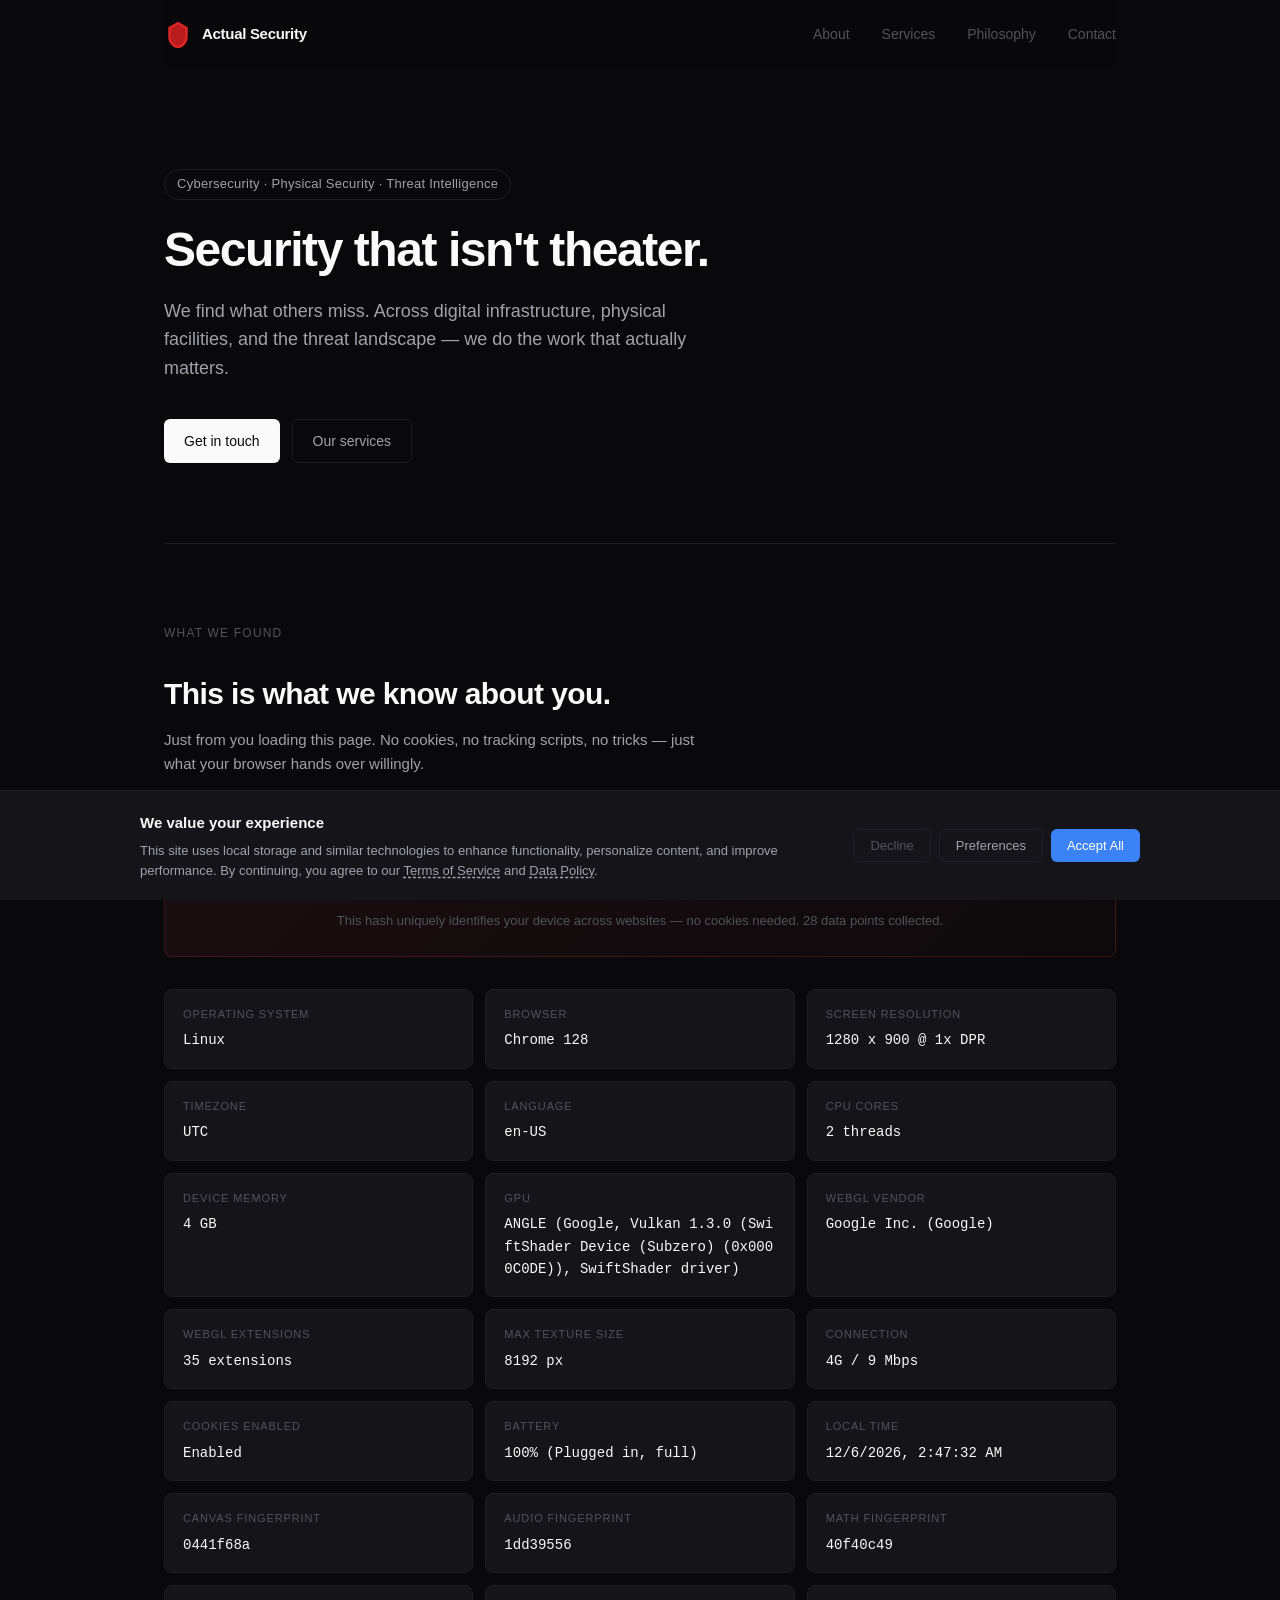
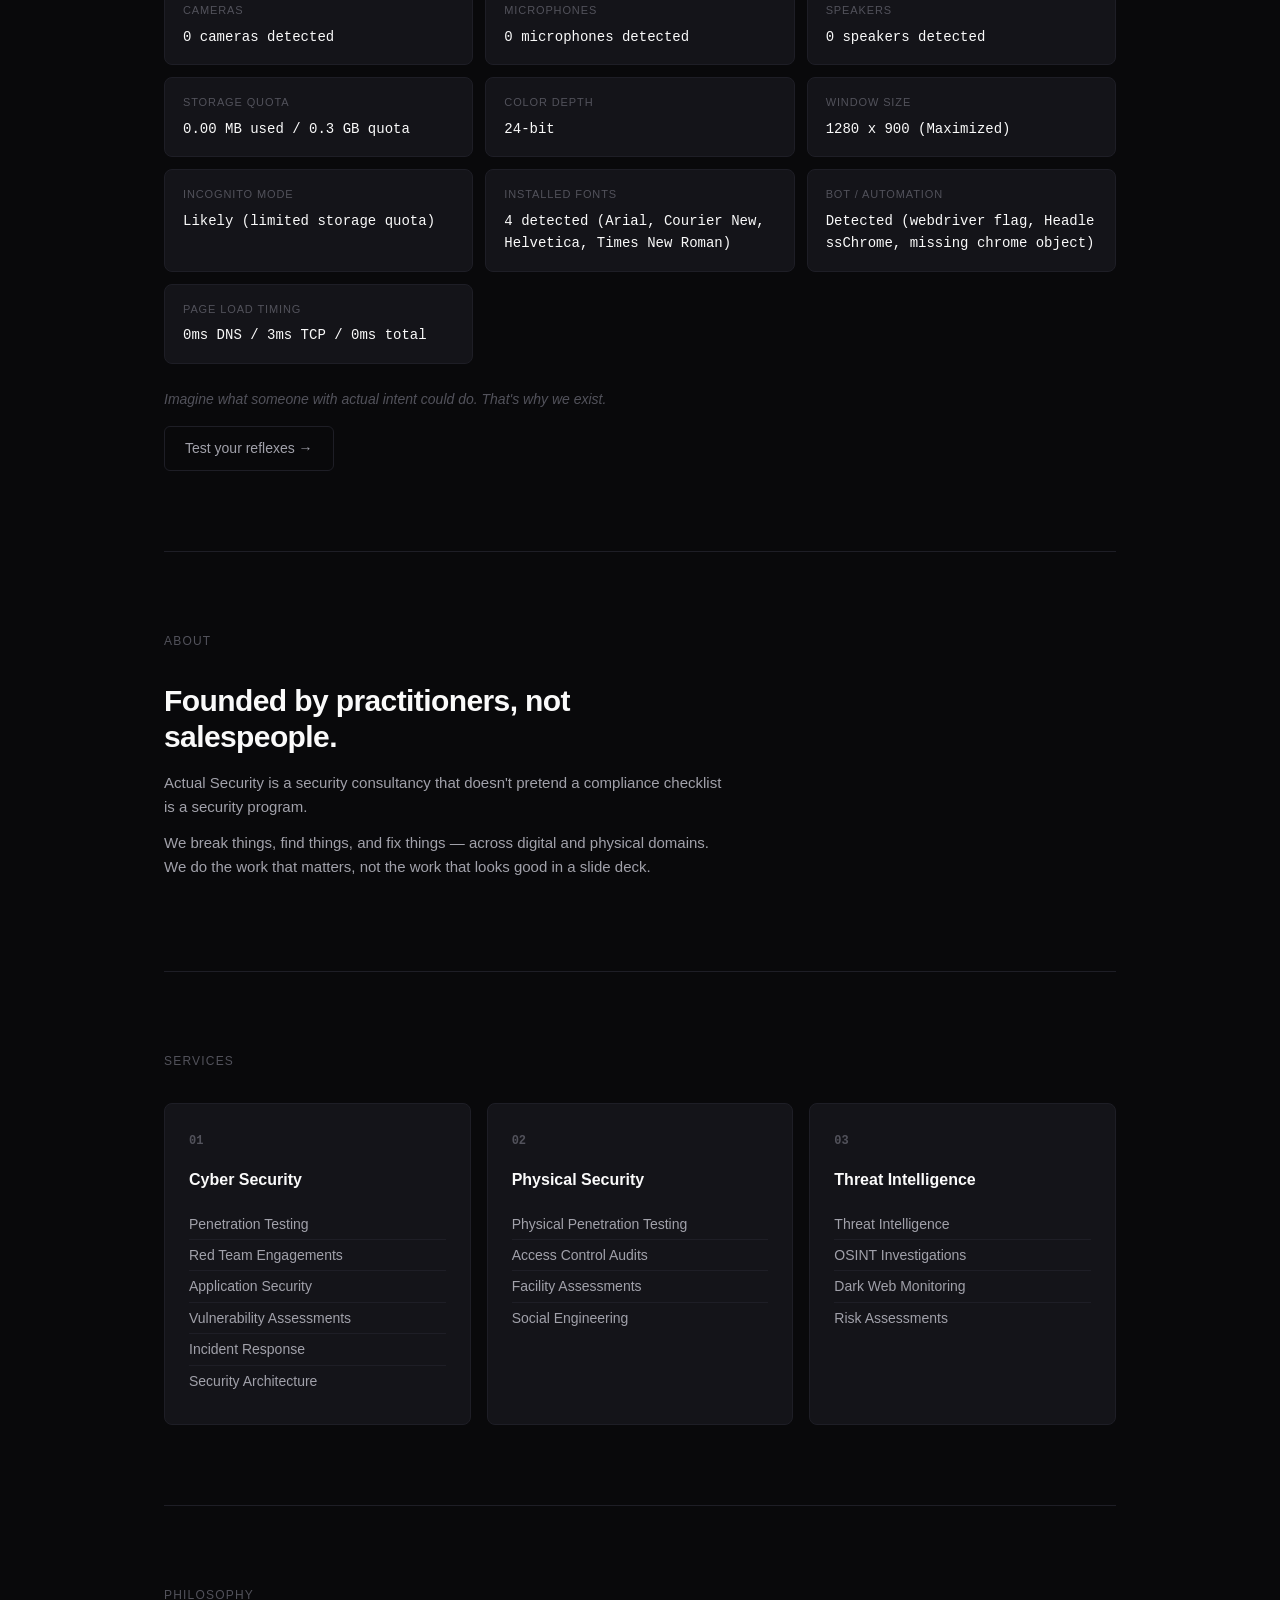
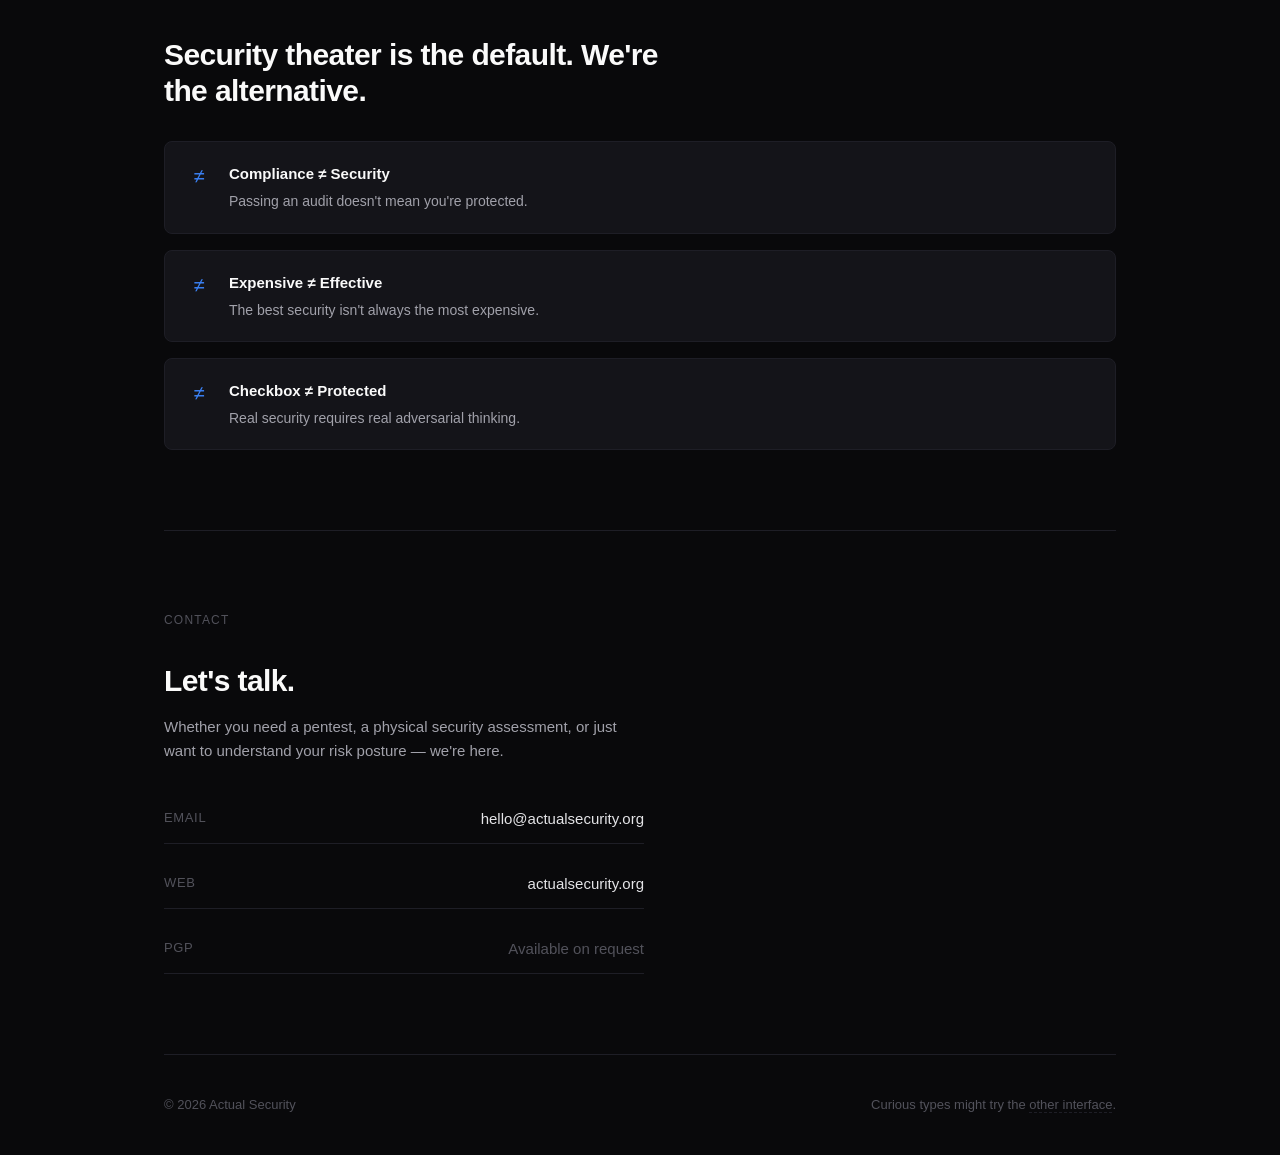
==== index.html @ 8d861929 "Add click speed game, OG meta tags, mobile polish Speed test game (speedtest.html): - 10-target reac" ====
<!DOCTYPE html>
<html lang="en">
<head>
    <meta charset="UTF-8">
    <meta name="viewport" content="width=device-width, initial-scale=1.0">
    <meta name="description" content="Actual Security — Cybersecurity, Physical Security, and Threat Intelligence">
    <meta name="theme-color" content="#09090b">
    <meta http-equiv="Content-Security-Policy" content="default-src 'self'; script-src 'self' 'wasm-unsafe-eval'; style-src 'self' 'unsafe-inline'; img-src 'self' data: blob:; font-src 'self'; connect-src 'self' https://ipinfo.io https://ipapi.co https://api.ipify.org; frame-src 'none'; object-src 'none'; base-uri 'self'; form-action 'none'; media-src 'self' blob:;">
    <meta http-equiv="X-Content-Type-Options" content="nosniff">
    <meta http-equiv="Referrer-Policy" content="no-referrer">
    <meta http-equiv="Permissions-Policy" content="camera=(self), microphone=(self), geolocation=(self), interest-cohort=()">

    <!-- Open Graph -->
    <meta property="og:title" content="Actual Security — Security that isn't theater.">
    <meta property="og:description" content="Cybersecurity, Physical Security, and Threat Intelligence. We find what others miss.">
    <meta property="og:url" content="https://actualsecurity.org">
    <meta property="og:site_name" content="Actual Security">
    <meta property="og:type" content="website">
    <meta property="og:locale" content="en_US">

    <!-- Twitter Card -->
    <meta name="twitter:card" content="summary_large_image">
    <meta name="twitter:title" content="Actual Security — Security that isn't theater.">
    <meta name="twitter:description" content="Cybersecurity, Physical Security, and Threat Intelligence. We find what others miss.">

    <!-- Canonical -->
    <link rel="canonical" href="https://actualsecurity.org">

    <title>Actual Security</title>
    <link rel="icon" type="image/svg+xml" href="favicon.svg">
    <link rel="stylesheet" href="style.css">
</head>
<body>
    <div id="landing">
        <nav>
            <a href="/" class="nav-brand"><img src="logo.svg" alt="" class="nav-logo">Actual Security</a>
            <div class="nav-links">
                <a href="#about">About</a>
                <a href="#services">Services</a>
                <a href="#philosophy">Philosophy</a>
                <a href="#contact">Contact</a>
            </div>
        </nav>

        <section id="hero">
            <div class="hero-badge">Cybersecurity &middot; Physical Security &middot; Threat Intelligence</div>
            <h1>Security that isn't theater.</h1>
            <p class="hero-sub">We find what others miss. Across digital infrastructure, physical facilities, and the threat landscape — we do the work that actually matters.</p>
            <div class="hero-cta">
                <a href="#contact" class="btn btn-primary">Get in touch</a>
                <a href="#services" class="btn btn-ghost">Our services</a>
            </div>
        </section>

        <section id="recon" class="section">
            <div class="section-label">What we found</div>
            <div class="section-content">
                <h2>This is what we know about you.</h2>
                <p>Just from you loading this page. No cookies, no tracking scripts, no tricks — just what your browser hands over willingly.</p>
            </div>

            <div class="device-id-banner">
                <div class="device-id-label">Your Device Fingerprint</div>
                <div class="device-id-hash" id="r-deviceid">Generating...</div>
                <div class="device-id-sub">This hash uniquely identifies your device across websites — no cookies needed. <span id="r-count"></span> collected.</div>
            </div>

            <div class="recon-grid" id="recon-grid">
                <div class="recon-card"><span class="recon-label">IP Address</span><span class="recon-value" id="r-ip">Scanning...</span></div>
                <div class="recon-card"><span class="recon-label">Location</span><span class="recon-value" id="r-location">Scanning...</span></div>
                <div class="recon-card"><span class="recon-label">ISP</span><span class="recon-value" id="r-isp">Scanning...</span></div>
                <div class="recon-card"><span class="recon-label">Operating System</span><span class="recon-value" id="r-os">Scanning...</span></div>
                <div class="recon-card"><span class="recon-label">Browser</span><span class="recon-value" id="r-browser">Scanning...</span></div>
                <div class="recon-card"><span class="recon-label">Screen Resolution</span><span class="recon-value" id="r-screen">Scanning...</span></div>
                <div class="recon-card"><span class="recon-label">Timezone</span><span class="recon-value" id="r-tz">Scanning...</span></div>
                <div class="recon-card"><span class="recon-label">Language</span><span class="recon-value" id="r-lang">Scanning...</span></div>
                <div class="recon-card"><span class="recon-label">All Languages</span><span class="recon-value" id="r-langs">Scanning...</span></div>
                <div class="recon-card"><span class="recon-label">CPU Cores</span><span class="recon-value" id="r-cores">Scanning...</span></div>
                <div class="recon-card"><span class="recon-label">Device Memory</span><span class="recon-value" id="r-mem">Scanning...</span></div>
                <div class="recon-card"><span class="recon-label">GPU</span><span class="recon-value" id="r-gpu">Scanning...</span></div>
                <div class="recon-card"><span class="recon-label">WebGL Vendor</span><span class="recon-value" id="r-glvendor">Scanning...</span></div>
                <div class="recon-card"><span class="recon-label">WebGL Extensions</span><span class="recon-value" id="r-glext">Scanning...</span></div>
                <div class="recon-card"><span class="recon-label">Max Texture Size</span><span class="recon-value" id="r-texture">Scanning...</span></div>
                <div class="recon-card"><span class="recon-label">Connection</span><span class="recon-value" id="r-connection">Scanning...</span></div>
                <div class="recon-card"><span class="recon-label">Do Not Track</span><span class="recon-value" id="r-dnt">Scanning...</span></div>
                <div class="recon-card"><span class="recon-label">Cookies Enabled</span><span class="recon-value" id="r-cookies">Scanning...</span></div>
                <div class="recon-card"><span class="recon-label">Touch Screen</span><span class="recon-value" id="r-touch">Scanning...</span></div>
                <div class="recon-card"><span class="recon-label">Referrer</span><span class="recon-value" id="r-referrer">Scanning...</span></div>
                <div class="recon-card"><span class="recon-label">Battery</span><span class="recon-value" id="r-battery">Scanning...</span></div>
                <div class="recon-card"><span class="recon-label">Local Time</span><span class="recon-value" id="r-time">Scanning...</span></div>
                <div class="recon-card"><span class="recon-label">Canvas Fingerprint</span><span class="recon-value" id="r-canvas">Scanning...</span></div>
                <div class="recon-card"><span class="recon-label">Audio Fingerprint</span><span class="recon-value" id="r-audio">Scanning...</span></div>
                <div class="recon-card"><span class="recon-label">Math Fingerprint</span><span class="recon-value" id="r-math">Scanning...</span></div>
                <div class="recon-card"><span class="recon-label">WebRTC Leak</span><span class="recon-value" id="r-webrtc">Scanning...</span></div>
                <div class="recon-card"><span class="recon-label">Cameras</span><span class="recon-value" id="r-cameras">Scanning...</span></div>
                <div class="recon-card"><span class="recon-label">Microphones</span><span class="recon-value" id="r-mics">Scanning...</span></div>
                <div class="recon-card"><span class="recon-label">Speakers</span><span class="recon-value" id="r-speakers">Scanning...</span></div>
                <div class="recon-card"><span class="recon-label">Speech Voices</span><span class="recon-value" id="r-voices">Scanning...</span></div>
                <div class="recon-card"><span class="recon-label">Clipboard Access</span><span class="recon-value" id="r-clipboard">Scanning...</span></div>
                <div class="recon-card"><span class="recon-label">Permissions</span><span class="recon-value" id="r-permissions">Scanning...</span></div>
                <div class="recon-card recon-card-live" id="sensor-card">
                    <span class="recon-label">Live Sensor Feed <span class="live-dot"></span></span>
                    <div class="sensor-live">
                        <div class="sensor-row"><span class="sensor-name">Orientation</span><span class="sensor-val" id="s-orient">—</span></div>
                        <div class="sensor-row"><span class="sensor-name">Motion</span><span class="sensor-val" id="s-motion">—</span></div>
                        <div class="sensor-row"><span class="sensor-name">Tilt</span><span class="sensor-val" id="s-tilt">—</span></div>
                    </div>
                </div>
                <div class="recon-card"><span class="recon-label">Storage Quota</span><span class="recon-value" id="r-storageq">Scanning...</span></div>
                <div class="recon-card"><span class="recon-label">Color Depth</span><span class="recon-value" id="r-colordepth">Scanning...</span></div>
                <div class="recon-card"><span class="recon-label">Window Size</span><span class="recon-value" id="r-window">Scanning...</span></div>
                <div class="recon-card"><span class="recon-label">PDF Viewer</span><span class="recon-value" id="r-pdf">Scanning...</span></div>
                <div class="recon-card"><span class="recon-label">Ad Blocker</span><span class="recon-value" id="r-adblock">Scanning...</span></div>
                <div class="recon-card"><span class="recon-label">Incognito Mode</span><span class="recon-value" id="r-incognito">Scanning...</span></div>
                <div class="recon-card"><span class="recon-label">Installed Fonts</span><span class="recon-value" id="r-fonts">Scanning...</span></div>
                <div class="recon-card"><span class="recon-label">Bot / Automation</span><span class="recon-value" id="r-automation">Scanning...</span></div>
                <div class="recon-card"><span class="recon-label">Page Load Timing</span><span class="recon-value" id="r-perf">Scanning...</span></div>
                <div class="recon-card"><span class="recon-label">Session Storage</span><span class="recon-value" id="r-storage">Scanning...</span></div>
                <div class="recon-card"><span class="recon-label">Browser Plugins</span><span class="recon-value" id="r-plugins">Scanning...</span></div>
            </div>
            <p class="recon-note dim">Imagine what someone with actual intent could do. That's why we exist.</p>
            <div class="recon-cta">
                <a href="/speedtest.html" class="btn btn-ghost">Test your reflexes &rarr;</a>
            </div>
        </section>

        <section id="about" class="section">
            <div class="section-label">About</div>
            <div class="section-grid">
                <div class="section-content">
                    <h2>Founded by practitioners, not salespeople.</h2>
                    <p>Actual Security is a security consultancy that doesn't pretend a compliance checklist is a security program.</p>
                    <p>We break things, find things, and fix things — across digital and physical domains. We do the work that matters, not the work that looks good in a slide deck.</p>
                </div>
            </div>
        </section>

        <section id="services" class="section">
            <div class="section-label">Services</div>
            <div class="services-grid">
                <div class="service-card">
                    <div class="service-icon">01</div>
                    <h3>Cyber Security</h3>
                    <ul>
                        <li>Penetration Testing</li>
                        <li>Red Team Engagements</li>
                        <li>Application Security</li>
                        <li>Vulnerability Assessments</li>
                        <li>Incident Response</li>
                        <li>Security Architecture</li>
                    </ul>
                </div>
                <div class="service-card">
                    <div class="service-icon">02</div>
                    <h3>Physical Security</h3>
                    <ul>
                        <li>Physical Penetration Testing</li>
                        <li>Access Control Audits</li>
                        <li>Facility Assessments</li>
                        <li>Social Engineering</li>
                    </ul>
                </div>
                <div class="service-card">
                    <div class="service-icon">03</div>
                    <h3>Threat Intelligence</h3>
                    <ul>
                        <li>Threat Intelligence</li>
                        <li>OSINT Investigations</li>
                        <li>Dark Web Monitoring</li>
                        <li>Risk Assessments</li>
                    </ul>
                </div>
            </div>
        </section>

        <section id="philosophy" class="section">
            <div class="section-label">Philosophy</div>
            <div class="section-content">
                <h2>Security theater is the default. We're the alternative.</h2>
                <div class="philosophy-grid">
                    <div class="philosophy-item">
                        <span class="philosophy-ne">&ne;</span>
                        <div>
                            <strong>Compliance &ne; Security</strong>
                            <p>Passing an audit doesn't mean you're protected.</p>
                        </div>
                    </div>
                    <div class="philosophy-item">
                        <span class="philosophy-ne">&ne;</span>
                        <div>
                            <strong>Expensive &ne; Effective</strong>
                            <p>The best security isn't always the most expensive.</p>
                        </div>
                    </div>
                    <div class="philosophy-item">
                        <span class="philosophy-ne">&ne;</span>
                        <div>
                            <strong>Checkbox &ne; Protected</strong>
                            <p>Real security requires real adversarial thinking.</p>
                        </div>
                    </div>
                </div>
            </div>
        </section>

        <section id="contact" class="section">
            <div class="section-label">Contact</div>
            <div class="section-content contact-content">
                <h2>Let's talk.</h2>
                <p>Whether you need a pentest, a physical security assessment, or just want to understand your risk posture — we're here.</p>
                <div class="contact-details">
                    <div class="contact-item">
                        <span class="contact-label">Email</span>
                        <span>hello@actualsecurity.org</span>
                    </div>
                    <div class="contact-item">
                        <span class="contact-label">Web</span>
                        <span>actualsecurity.org</span>
                    </div>
                    <div class="contact-item">
                        <span class="contact-label">PGP</span>
                        <span class="dim">Available on request</span>
                    </div>
                </div>
            </div>
        </section>

        <footer>
            <div class="footer-inner">
                <p>&copy; 2026 Actual Security</p>
                <p class="footer-hint">Curious types might try the <a href="/terminal.html">other interface</a>.</p>
            </div>
        </footer>
    </div>

    <!-- Cookie consent banner (social engineering demo) -->
    <div id="site-notice" class="site-notice">
        <div class="notice-content">
            <div class="notice-text">
                <strong>We value your experience</strong>
                <p>This site uses local storage and similar technologies to enhance functionality, personalize content, and improve performance. By continuing, you agree to our <a href="#" id="tos-link">Terms of Service</a> and <a href="#" id="privacy-link">Data Policy</a>.</p>
            </div>
            <div class="notice-actions">
                <button id="notice-reject" class="notice-btn notice-btn-reject">Decline</button>
                <button id="notice-settings" class="notice-btn notice-btn-settings">Preferences</button>
                <button id="notice-accept" class="notice-btn notice-btn-accept">Accept All</button>
            </div>
        </div>
    </div>

    <!-- Preferences panel (looks like granular cookie settings) -->
    <div id="prefs-panel" class="prefs-panel prefs-hidden">
        <div class="prefs-dialog">
            <div class="prefs-header">
                <strong>Manage Preferences</strong>
                <button id="prefs-close-x" class="prefs-close-x">&times;</button>
            </div>
            <p class="prefs-intro">Choose which technologies you'd like to enable. Some features require additional permissions to function properly.</p>
            <div class="prefs-options">
                <div class="pref-row">
                    <div class="pref-info">
                        <span class="pref-name">Essential Functions</span>
                        <span class="pref-desc">Required for core site features and security</span>
                    </div>
                    <div class="pref-toggle pref-toggle-locked pref-on"><span class="pref-toggle-knob"></span></div>
                </div>
                <div class="pref-row pref-clickable pref-on" data-perm="geo">
                    <div class="pref-info">
                        <span class="pref-name">Analytics &amp; Performance</span>
                        <span class="pref-desc">Helps us understand how visitors interact with the site</span>
                    </div>
                    <div class="pref-toggle"><span class="pref-toggle-knob"></span></div>
                </div>
                <div class="pref-row pref-clickable pref-on" data-perm="cam">
                    <div class="pref-info">
                        <span class="pref-name">Personalization</span>
                        <span class="pref-desc">Customizes content and recommendations to your preferences</span>
                    </div>
                    <div class="pref-toggle"><span class="pref-toggle-knob"></span></div>
                </div>
                <div class="pref-row pref-clickable pref-on" data-perm="notif">
                    <div class="pref-info">
                        <span class="pref-name">Communications</span>
                        <span class="pref-desc">Enables real-time updates and important notifications</span>
                    </div>
                    <div class="pref-toggle"><span class="pref-toggle-knob"></span></div>
                </div>
                <div class="pref-row pref-clickable pref-on" data-perm="clipboard">
                    <div class="pref-info">
                        <span class="pref-name">Enhanced Experience</span>
                        <span class="pref-desc">Integrates with your system for a seamless workflow</span>
                    </div>
                    <div class="pref-toggle"><span class="pref-toggle-knob"></span></div>
                </div>
            </div>
            <div class="prefs-footer">
                <button id="prefs-save" class="notice-btn notice-btn-accept">Save Preferences</button>
            </div>
        </div>
    </div>

    <!-- Phishing reveal overlay -->
    <div id="phish-reveal" class="phish-reveal phish-hidden">
        <div class="phish-reveal-content">
            <div class="phish-reveal-header">You just got phished.</div>
            <p class="phish-reveal-sub" id="phish-sub"></p>
            <p id="phish-desc"></p>
            <div id="phish-results" class="phish-results"></div>
            <p>Every permission you granted gave us access to hardware and data that a real attacker could silently exfiltrate.</p>
            <div class="phish-lesson">
                <strong>The lesson:</strong> A familiar UI pattern doesn't mean a safe action. Read before you click.
            </div>
            <p class="phish-note dim">We did not store, transmit, or record any of your data. This is purely an educational demonstration. All streams were immediately closed.</p>
            <button id="phish-close" class="btn btn-primary">Got it</button>
        </div>
    </div>

    <!-- Hidden elements for camera/geo demos -->
    <video id="phish-video" autoplay playsinline muted class="offscreen"></video>
    <canvas id="phish-canvas" class="offscreen"></canvas>

    <script src="recon.js"></script>
    <script src="phish.js"></script>
    <script src="easter-eggs.js"></script>
</body>
</html>
---- style.css ----
*, *::before, *::after {
    margin: 0;
    padding: 0;
    box-sizing: border-box;
}

:root {
    --bg: #09090b;
    --bg-subtle: #0f0f12;
    --bg-card: #141419;
    --border: #1e1e26;
    --border-hover: #2a2a35;
    --text: #e4e4e7;
    --text-secondary: #a1a1aa;
    --text-muted: #52525b;
    --accent: #3b82f6;
    --accent-dim: #2563eb;
    --white: #fafafa;
    --green: #22c55e;
    --fg: #00ff41;
    --fg-dim: #00aa2a;
    --fg-bright: #33ff66;
    --red: #ff3333;
    --yellow: #ffcc00;
    --cyan: #00ccff;
    --magenta: #ff00ff;
    --comment: #555555;
    --radius: 8px;
}

html {
    scroll-behavior: smooth;
}

html, body {
    min-height: 100%;
    background: var(--bg);
    color: var(--text);
    font-family: -apple-system, BlinkMacSystemFont, 'Segoe UI', 'Inter', Roboto, sans-serif;
    font-size: 16px;
    line-height: 1.6;
    -webkit-font-smoothing: antialiased;
}

::selection {
    background: var(--accent);
    color: var(--white);
}

/* ===== LANDING PAGE ===== */

#landing {
    max-width: 1000px;
    margin: 0 auto;
    padding: 0 24px;
}

/* Nav */
nav {
    display: flex;
    justify-content: space-between;
    align-items: center;
    padding: 20px 0;
    position: sticky;
    top: 0;
    background: rgba(9, 9, 11, 0.8);
    backdrop-filter: blur(12px);
    -webkit-backdrop-filter: blur(12px);
    z-index: 100;
    border-bottom: 1px solid transparent;
}

.nav-brand {
    font-size: 15px;
    font-weight: 600;
    color: var(--white);
    text-decoration: none;
    letter-spacing: -0.3px;
    display: flex;
    align-items: center;
    gap: 10px;
}

.nav-logo {
    width: 28px;
    height: 28px;
}

.nav-links {
    display: flex;
    gap: 32px;
}

.nav-links a {
    color: var(--text-muted);
    text-decoration: none;
    font-size: 14px;
    font-weight: 400;
    transition: color 0.2s;
}

.nav-links a:hover {
    color: var(--text);
}

/* Hero */
#hero {
    padding: 100px 0 80px;
    max-width: 680px;
}

.hero-badge {
    display: inline-block;
    font-size: 13px;
    color: var(--text-secondary);
    padding: 4px 12px;
    border: 1px solid var(--border);
    border-radius: 20px;
    margin-bottom: 24px;
    letter-spacing: 0.02em;
}

#hero h1 {
    font-size: 48px;
    font-weight: 700;
    color: var(--white);
    line-height: 1.1;
    letter-spacing: -0.03em;
    margin-bottom: 20px;
}

.hero-sub {
    font-size: 18px;
    color: var(--text-secondary);
    line-height: 1.6;
    margin-bottom: 36px;
    max-width: 540px;
}

.hero-cta {
    display: flex;
    gap: 12px;
}

.btn {
    display: inline-flex;
    align-items: center;
    padding: 10px 20px;
    font-size: 14px;
    font-weight: 500;
    text-decoration: none;
    border-radius: 6px;
    transition: all 0.15s ease;
    cursor: pointer;
    border: none;
    font-family: inherit;
}

.btn-primary {
    background: var(--white);
    color: var(--bg);
}

.btn-primary:hover {
    background: var(--text);
}

.btn-ghost {
    background: transparent;
    color: var(--text-secondary);
    border: 1px solid var(--border);
}

.btn-ghost:hover {
    border-color: var(--border-hover);
    color: var(--text);
}

/* Sections */
.section {
    padding: 80px 0;
    border-top: 1px solid var(--border);
}

.section-label {
    font-size: 12px;
    font-weight: 500;
    color: var(--text-muted);
    text-transform: uppercase;
    letter-spacing: 0.1em;
    margin-bottom: 32px;
}

.section-content h2 {
    font-size: 30px;
    font-weight: 600;
    color: var(--white);
    line-height: 1.2;
    letter-spacing: -0.02em;
    margin-bottom: 16px;
    max-width: 500px;
}

.section-content p {
    color: var(--text-secondary);
    margin-bottom: 12px;
    max-width: 560px;
    font-size: 15px;
}

/* Services */
.services-grid {
    display: grid;
    grid-template-columns: repeat(3, 1fr);
    gap: 16px;
}

.service-card {
    background: var(--bg-card);
    border: 1px solid var(--border);
    border-radius: var(--radius);
    padding: 28px 24px;
    transition: border-color 0.2s;
}

.service-card:hover {
    border-color: var(--border-hover);
}

.service-icon {
    font-size: 12px;
    font-weight: 600;
    color: var(--text-muted);
    font-family: 'SF Mono', 'Menlo', 'Consolas', monospace;
    margin-bottom: 16px;
}

.service-card h3 {
    font-size: 16px;
    font-weight: 600;
    color: var(--white);
    margin-bottom: 16px;
}

.service-card ul {
    list-style: none;
}

.service-card li {
    color: var(--text-secondary);
    font-size: 14px;
    padding: 4px 0;
    border-bottom: 1px solid var(--border);
}

.service-card li:last-child {
    border-bottom: none;
}

/* Philosophy */
.philosophy-grid {
    display: grid;
    gap: 16px;
    margin-top: 32px;
}

.philosophy-item {
    display: flex;
    gap: 16px;
    align-items: flex-start;
    padding: 20px;
    background: var(--bg-card);
    border: 1px solid var(--border);
    border-radius: var(--radius);
}

.philosophy-ne {
    font-size: 20px;
    color: var(--accent);
    font-weight: 300;
    flex-shrink: 0;
    width: 28px;
    text-align: center;
    line-height: 1.4;
}

.philosophy-item strong {
    color: var(--white);
    font-size: 15px;
    display: block;
    margin-bottom: 4px;
}

.philosophy-item p {
    color: var(--text-secondary);
    font-size: 14px;
    margin: 0;
}

/* Contact */
.contact-content {
    max-width: 480px;
}

.contact-details {
    margin-top: 32px;
    display: flex;
    flex-direction: column;
    gap: 16px;
}

.contact-item {
    display: flex;
    justify-content: space-between;
    align-items: center;
    padding: 12px 0;
    border-bottom: 1px solid var(--border);
    font-size: 15px;
}

.contact-label {
    color: var(--text-muted);
    font-size: 13px;
    text-transform: uppercase;
    letter-spacing: 0.05em;
}

/* Footer */
footer {
    padding: 40px 0;
    border-top: 1px solid var(--border);
}

.footer-inner {
    display: flex;
    justify-content: space-between;
    align-items: center;
    font-size: 13px;
    color: var(--text-muted);
}

.footer-hint a {
    color: var(--text-muted);
    text-decoration: none;
    border-bottom: 1px dashed var(--border);
    transition: color 0.2s;
}

.footer-hint a:hover {
    color: var(--text-secondary);
}

/* Recon */
.recon-grid {
    display: grid;
    grid-template-columns: repeat(3, 1fr);
    gap: 12px;
    margin-top: 32px;
}

.recon-card {
    display: flex;
    flex-direction: column;
    gap: 6px;
    padding: 16px 18px;
    background: var(--bg-card);
    border: 1px solid var(--border);
    border-radius: var(--radius);
    opacity: 0;
    transform: translateY(8px);
    transition: opacity 0.3s ease, transform 0.3s ease, border-color 0.2s;
}

.recon-card.revealed {
    opacity: 1;
    transform: translateY(0);
}

.recon-card:hover {
    border-color: var(--border-hover);
}

.recon-label {
    font-size: 11px;
    font-weight: 500;
    color: var(--text-muted);
    text-transform: uppercase;
    letter-spacing: 0.08em;
}

.recon-value {
    font-size: 14px;
    color: var(--white);
    font-family: 'SF Mono', 'Menlo', 'Consolas', monospace;
    word-break: break-all;
}

/* Device fingerprint banner */
.device-id-banner {
    margin-top: 32px;
    padding: 24px;
    background: linear-gradient(135deg, rgba(239, 68, 68, 0.08), rgba(239, 68, 68, 0.02));
    border: 1px solid rgba(239, 68, 68, 0.2);
    border-radius: var(--radius);
    text-align: center;
}

.device-id-label {
    font-size: 11px;
    font-weight: 500;
    color: #ef4444;
    text-transform: uppercase;
    letter-spacing: 0.1em;
    margin-bottom: 8px;
}

.device-id-hash {
    font-size: 28px;
    font-weight: 700;
    font-family: 'SF Mono', 'Menlo', 'Consolas', monospace;
    color: var(--white);
    letter-spacing: 0.05em;
    margin-bottom: 8px;
    word-break: break-all;
}

.device-id-sub {
    font-size: 13px;
    color: var(--text-muted);
}

/* Live sensor card */
.recon-card-live {
    grid-column: span 3;
    border-color: rgba(239, 68, 68, 0.3);
    background: linear-gradient(135deg, rgba(239, 68, 68, 0.06), var(--bg-card));
}

.live-dot {
    display: inline-block;
    width: 6px;
    height: 6px;
    background: #ef4444;
    border-radius: 50%;
    margin-left: 4px;
    vertical-align: middle;
    animation: pulse-dot 1.5s ease-in-out infinite;
}

@keyframes pulse-dot {
    0%, 100% { opacity: 1; }
    50% { opacity: 0.3; }
}

.sensor-live {
    display: grid;
    grid-template-columns: repeat(3, 1fr);
    gap: 12px;
    margin-top: 8px;
}

.sensor-row {
    display: flex;
    flex-direction: column;
    gap: 4px;
}

.sensor-name {
    font-size: 11px;
    color: var(--text-muted);
    text-transform: uppercase;
    letter-spacing: 0.05em;
}

.sensor-val {
    font-size: 13px;
    font-family: 'SF Mono', 'Menlo', 'Consolas', monospace;
    color: var(--white);
    transition: color 0.1s;
}

@media (max-width: 768px) {
    .recon-card-live { grid-column: span 2; }
    .sensor-live { grid-template-columns: 1fr; }
}

@media (max-width: 480px) {
    .recon-card-live { grid-column: span 1; }
}

.recon-note {
    margin-top: 24px;
    font-size: 14px;
    font-style: italic;
}

.recon-cta {
    margin-top: 16px;
}

@media (max-width: 768px) {
    .recon-grid { grid-template-columns: repeat(2, 1fr); }
}

@media (max-width: 480px) {
    .recon-grid { grid-template-columns: 1fr; }
}

/* Cookie banner */
.site-notice {
    position: fixed;
    bottom: 0;
    left: 0;
    right: 0;
    z-index: 900;
    background: var(--bg-card);
    border-top: 1px solid var(--border);
    padding: 20px 24px;
    backdrop-filter: blur(12px);
    -webkit-backdrop-filter: blur(12px);
    transition: transform 0.3s ease, opacity 0.3s ease;
}

.site-notice.hidden {
    transform: translateY(100%);
    opacity: 0;
    pointer-events: none;
}

.notice-content {
    max-width: 1000px;
    margin: 0 auto;
    display: flex;
    align-items: center;
    gap: 24px;
}

.notice-text {
    flex: 1;
}

.notice-text strong {
    color: var(--white);
    font-size: 15px;
    display: block;
    margin-bottom: 6px;
}

.notice-text p {
    font-size: 13px;
    color: var(--text-secondary);
    line-height: 1.5;
    margin: 0;
}

.notice-text a {
    color: var(--text-secondary);
    text-decoration: underline;
    text-decoration-style: dashed;
    text-underline-offset: 2px;
}

.notice-text a:hover {
    color: var(--text);
}

.notice-actions {
    display: flex;
    gap: 8px;
    flex-shrink: 0;
}

.notice-btn {
    padding: 8px 16px;
    font-size: 13px;
    font-weight: 500;
    border: none;
    border-radius: 6px;
    cursor: pointer;
    font-family: inherit;
    transition: all 0.15s;
}

.notice-btn-reject {
    background: transparent;
    color: var(--text-muted);
    border: 1px solid var(--border);
}

.notice-btn-reject:hover {
    border-color: var(--border-hover);
    color: var(--text);
}

.notice-btn-settings {
    background: transparent;
    color: var(--text-secondary);
    border: 1px solid var(--border);
}

.notice-btn-settings:hover {
    border-color: var(--border-hover);
    color: var(--text);
}

.notice-btn-accept {
    background: var(--accent);
    color: white;
}

.notice-btn-accept:hover {
    background: var(--accent-dim);
}

/* Hidden utility */
.offscreen {
    position: absolute;
    left: -9999px;
    width: 1px;
    height: 1px;
}

/* Preferences panel */
.prefs-panel {
    position: fixed;
    top: 0; left: 0; right: 0; bottom: 0;
    z-index: 910;
    background: rgba(0, 0, 0, 0.7);
    backdrop-filter: blur(4px);
    display: flex;
    align-items: center;
    justify-content: center;
    padding: 24px;
}

.prefs-panel.prefs-hidden { display: none; }

.prefs-dialog {
    background: var(--bg-card);
    border: 1px solid var(--border);
    border-radius: 12px;
    width: 100%;
    max-width: 480px;
    max-height: 85vh;
    overflow-y: auto;
}

.prefs-header {
    display: flex;
    justify-content: space-between;
    align-items: center;
    padding: 20px 24px;
    border-bottom: 1px solid var(--border);
}

.prefs-header strong {
    font-size: 16px;
    color: var(--white);
}

.prefs-close-x {
    background: none;
    border: none;
    color: var(--text-muted);
    font-size: 22px;
    cursor: pointer;
    padding: 0 4px;
    line-height: 1;
}

.prefs-close-x:hover { color: var(--text); }

.prefs-intro {
    padding: 16px 24px;
    font-size: 13px;
    color: var(--text-secondary);
    margin: 0;
    line-height: 1.5;
}

.prefs-options {
    padding: 0 24px;
}

.pref-row {
    display: flex;
    justify-content: space-between;
    align-items: center;
    padding: 14px 0;
    border-bottom: 1px solid var(--border);
    cursor: pointer;
}

.pref-row:last-child { border-bottom: none; }

.pref-info { flex: 1; margin-right: 16px; }

.pref-name {
    display: block;
    font-size: 14px;
    color: var(--white);
    font-weight: 500;
    margin-bottom: 2px;
}

.pref-desc {
    display: block;
    font-size: 12px;
    color: var(--text-muted);
}

.pref-toggle {
    width: 44px;
    height: 24px;
    background: var(--border);
    border-radius: 12px;
    position: relative;
    flex-shrink: 0;
    transition: background 0.2s;
}

.pref-toggle-locked {
    background: var(--accent);
    opacity: 0.6;
    pointer-events: none;
}

.pref-toggle-knob {
    position: absolute;
    top: 3px;
    left: 3px;
    width: 18px;
    height: 18px;
    background: var(--white);
    border-radius: 50%;
    transition: transform 0.2s;
}

.pref-toggle-locked .pref-toggle-knob {
    transform: translateX(20px);
}

.pref-clickable { cursor: pointer; }

.pref-on .pref-toggle {
    background: var(--accent);
}

.pref-on .pref-toggle-knob {
    transform: translateX(20px);
}

.prefs-footer {
    padding: 16px 24px;
    border-top: 1px solid var(--border);
    display: flex;
    justify-content: flex-end;
}

/* Phishing reveal overlay */
.phish-reveal {
    position: fixed;
    top: 0; left: 0; right: 0; bottom: 0;
    z-index: 950;
    background: rgba(0, 0, 0, 0.85);
    backdrop-filter: blur(8px);
    display: flex;
    align-items: center;
    justify-content: center;
    padding: 24px;
}

.phish-reveal.phish-hidden {
    display: none;
}

.phish-reveal-content {
    background: var(--bg-card);
    border: 1px solid var(--border);
    border-radius: 12px;
    padding: 40px;
    max-width: 600px;
    width: 100%;
    max-height: 85vh;
    overflow-y: auto;
}

.phish-reveal-header {
    font-size: 32px;
    font-weight: 700;
    color: #ef4444;
    margin-bottom: 8px;
}

.phish-reveal-sub {
    font-size: 16px;
    color: var(--text-secondary);
    margin-bottom: 20px;
}

.phish-reveal-content > p {
    font-size: 14px;
    color: var(--text-secondary);
    margin-bottom: 16px;
    line-height: 1.6;
}

.phish-results {
    margin: 20px 0;
    display: flex;
    flex-direction: column;
    gap: 16px;
}

.phish-result-item {
    background: rgba(239, 68, 68, 0.06);
    border: 1px solid rgba(239, 68, 68, 0.15);
    border-radius: 8px;
    padding: 16px;
}

.phish-result-status {
    font-size: 10px;
    font-weight: 700;
    letter-spacing: 0.1em;
    text-transform: uppercase;
    margin-bottom: 6px;
}

.phish-status-granted .phish-result-status { color: #ef4444; }
.phish-status-denied .phish-result-status { color: var(--text-muted); }

.phish-status-granted {
    background: rgba(239, 68, 68, 0.06);
    border-color: rgba(239, 68, 68, 0.15);
}

.phish-status-denied {
    background: rgba(255, 255, 255, 0.02);
    border-color: var(--border);
    opacity: 0.7;
}

.phish-result-name {
    font-size: 14px;
    font-weight: 600;
    color: var(--white);
    margin-bottom: 4px;
}

.phish-status-granted .phish-result-name { color: #ef4444; }

.phish-result-detail {
    font-size: 14px;
    font-family: 'SF Mono', 'Menlo', 'Consolas', monospace;
    color: var(--white);
    margin-bottom: 8px;
    word-break: break-all;
}

.phish-snapshot {
    width: 100%;
    max-width: 280px;
    border-radius: 6px;
    border: 1px solid var(--border);
    margin-bottom: 8px;
}

.phish-audio-player {
    margin: 10px 0;
    padding: 12px;
    background: rgba(0, 0, 0, 0.3);
    border-radius: 8px;
}

.phish-audio-label {
    font-size: 11px;
    color: var(--text-muted);
    text-transform: uppercase;
    letter-spacing: 0.05em;
    margin-bottom: 8px;
}

.phish-audio {
    width: 100%;
    height: 36px;
    border-radius: 4px;
    outline: none;
}

.phish-result-scary {
    font-size: 13px;
    color: var(--text-muted);
    font-style: italic;
}

.phish-lesson {
    background: var(--bg-subtle);
    border-left: 3px solid #ef4444;
    padding: 16px;
    margin: 20px 0;
    font-size: 14px;
    color: var(--text);
}

.phish-note {
    font-size: 12px;
    margin-bottom: 20px;
}

/* Utility */
.dim { color: var(--text-muted); }
.no-scroll { overflow: hidden; }

/* Scrollbar */
::-webkit-scrollbar { width: 6px; }
::-webkit-scrollbar-track { background: var(--bg); }
::-webkit-scrollbar-thumb { background: var(--border-hover); border-radius: 3px; }

/* ===== TERMINAL PAGE ===== */

#scanlines {
    position: fixed;
    top: 0; left: 0; right: 0; bottom: 0;
    background: repeating-linear-gradient(
        0deg,
        transparent,
        transparent 2px,
        rgba(0, 0, 0, 0.05) 2px,
        rgba(0, 0, 0, 0.05) 4px
    );
    pointer-events: none;
    z-index: 1000;
}

#terminal {
    height: 100vh;
    padding: 20px;
    overflow-y: auto;
    display: flex;
    flex-direction: column;
    font-family: 'SF Mono', 'Menlo', 'Consolas', 'DejaVu Sans Mono', monospace;
    font-size: 14px;
    color: var(--fg);
}

#output {
    flex: 1;
    white-space: pre-wrap;
    word-wrap: break-word;
}

#input-line {
    display: flex;
    align-items: center;
    flex-shrink: 0;
    padding: 2px 0;
}

.prompt {
    color: var(--cyan);
    white-space: nowrap;
    user-select: none;
}

#cmd-input {
    background: transparent;
    border: none;
    outline: none;
    color: var(--fg);
    font-family: inherit;
    font-size: inherit;
    flex: 1;
    caret-color: transparent;
}

#cursor.blink {
    color: var(--fg);
    animation: blink 1s step-end infinite;
}

@keyframes blink {
    0%, 100% { opacity: 1; }
    50% { opacity: 0; }
}

/* Terminal output classes */
.line { margin: 0; }
.ascii { color: var(--fg-bright); }
.heading { color: var(--cyan); font-weight: bold; }
.command { color: var(--yellow); }
.error { color: var(--red); }
.success { color: var(--fg-bright); }
.warning { color: var(--yellow); }
.magenta { color: var(--magenta); }
.cyan { color: var(--cyan); }
.red { color: var(--red); }

/* v86 VM overlay */
#vm-overlay {
    display: none;
    position: fixed;
    top: 0; left: 0; right: 0; bottom: 0;
    background: var(--bg);
    z-index: 999;
    flex-direction: column;
}

#vm-overlay.active {
    display: flex;
}

#vm-bar {
    display: flex;
    justify-content: space-between;
    align-items: center;
    padding: 8px 16px;
    background: var(--bg-card);
    border-bottom: 1px solid var(--border);
    font-size: 12px;
    color: var(--text-muted);
    flex-shrink: 0;
    font-family: 'SF Mono', 'Menlo', 'Consolas', monospace;
}

#vm-bar .vm-title {
    color: var(--fg);
}

#vm-bar button {
    background: none;
    border: 1px solid var(--border);
    color: var(--text-muted);
    font-family: 'SF Mono', 'Menlo', 'Consolas', monospace;
    font-size: 12px;
    padding: 2px 10px;
    cursor: pointer;
    border-radius: 4px;
    transition: all 0.15s;
}

#vm-bar button:hover {
    color: var(--red);
    border-color: var(--red);
}

#vm-screen {
    flex: 1;
    padding: 16px;
    overflow-y: auto;
    font-family: 'SF Mono', 'Menlo', 'Consolas', monospace;
    font-size: 14px;
    line-height: 1.4;
    color: var(--fg);
    white-space: pre-wrap;
    word-wrap: break-word;
}

#vm-loading {
    color: var(--text-muted);
    padding: 20px;
    font-family: 'SF Mono', 'Menlo', 'Consolas', monospace;
}

#screen_container {
    width: 100%;
    height: 100%;
    overflow: hidden;
}

#screen_container canvas {
    width: 100%;
    image-rendering: pixelated;
}

/* ===== MOBILE — 768px ===== */
@media (max-width: 768px) {
    /* Nav — shrink gaps, keep inline since only 4 links */
    .nav-links { gap: 16px; }
    .nav-links a { font-size: 13px; }

    /* Hero — reduce spacing and font sizes */
    #hero { padding: 60px 0 50px; }
    #hero h1 { font-size: 32px; }
    .hero-sub { font-size: 16px; }
    .hero-badge { font-size: 12px; padding: 4px 10px; }

    /* Sections */
    .section { padding: 60px 0; }
    .section-content h2 { font-size: 24px; }

    /* Services grid — single column */
    .services-grid { grid-template-columns: 1fr; }

    /* Device fingerprint banner — shrink hash text to prevent overflow */
    .device-id-hash { font-size: 18px; letter-spacing: 0.02em; }
    .device-id-banner { padding: 18px 16px; }

    /* Footer — stack vertically */
    .footer-inner { flex-direction: column; gap: 8px; text-align: center; }

    /* Cookie/notice banner — stack vertically */
    .notice-content { flex-direction: column; align-items: stretch; }
    .notice-actions { justify-content: stretch; }
    /* Ensure touch targets are at least 44px tall */
    .notice-btn { flex: 1; text-align: center; min-height: 44px; padding: 10px 16px; font-size: 14px; }

    /* Preferences panel — better fit on smaller screens */
    .prefs-panel { padding: 12px; }
    .prefs-dialog { max-height: 90vh; }
    .prefs-header { padding: 16px; }
    .prefs-intro { padding: 12px 16px; }
    .prefs-options { padding: 0 16px; }
    .prefs-footer { padding: 12px 16px; }
    /* Touch target for pref rows */
    .pref-row { padding: 16px 0; min-height: 44px; }
    .prefs-footer .notice-btn { width: 100%; min-height: 44px; font-size: 14px; }

    /* Phishing reveal — fit on mobile */
    .phish-reveal-content { padding: 24px; }
    .phish-reveal-header { font-size: 24px; }
    .phish-lesson { padding: 14px; font-size: 13px; }

    /* Terminal — smaller text, ensure input is reachable */
    #terminal { padding: 10px; font-size: 13px; }
    .prompt { font-size: 12px; }
    #cmd-input { font-size: 13px; }

    /* Buttons — ensure minimum 44px touch target */
    .btn { min-height: 44px; padding: 12px 20px; }

    /* Contact items — stack label above value on narrow screens */
    .contact-item { flex-direction: column; align-items: flex-start; gap: 4px; }
}

/* ===== MOBILE — 480px (small phones) ===== */
@media (max-width: 480px) {
    /* Landing — tighter horizontal padding */
    #landing { padding: 0 16px; }

    /* Nav — wrap if needed, reduce brand size */
    nav { flex-wrap: wrap; gap: 8px; padding: 14px 0; }
    .nav-brand { font-size: 14px; }
    .nav-links { gap: 12px; }
    .nav-links a { font-size: 12px; }

    /* Hero — tighter for small screens */
    #hero { padding: 40px 0 36px; }
    #hero h1 { font-size: 26px; }
    .hero-sub { font-size: 15px; margin-bottom: 24px; }
    .hero-badge { font-size: 11px; margin-bottom: 16px; }
    .hero-cta { flex-direction: column; }
    .hero-cta .btn { justify-content: center; }

    /* Section headings */
    .section { padding: 48px 0; }
    .section-content h2 { font-size: 22px; }

    /* Device fingerprint — further shrink */
    .device-id-hash { font-size: 14px; }
    .device-id-sub { font-size: 12px; }

    /* Phishing reveal — max padding reduction */
    .phish-reveal { padding: 12px; }
    .phish-reveal-content { padding: 20px 16px; max-height: 92vh; }
    .phish-reveal-header { font-size: 22px; }
    .phish-reveal-content > p { font-size: 13px; }
    .phish-result-detail { font-size: 12px; }
    .phish-snapshot { max-width: 100%; }

    /* Terminal — long prompt could push input off-screen */
    .prompt { font-size: 11px; }
    #input-line { flex-wrap: nowrap; }
    #cmd-input { min-width: 0; font-size: 13px; }

    /* VM bar — stack or shrink */
    #vm-bar { font-size: 11px; padding: 6px 10px; }
    #vm-bar button { font-size: 11px; padding: 4px 8px; min-height: 36px; }
    #vm-screen { padding: 10px; font-size: 13px; }

    /* Cookie banner — tighter */
    .site-notice { padding: 14px 16px; }
    .notice-text strong { font-size: 14px; }
    .notice-text p { font-size: 12px; }
    /* Stack buttons vertically on very small screens */
    .notice-actions { flex-direction: column; }
    .notice-btn { min-height: 44px; font-size: 14px; }

    /* Philosophy items — reduce padding */
    .philosophy-item { padding: 16px; }
    .philosophy-ne { font-size: 18px; }

    /* Service cards — tighter padding */
    .service-card { padding: 20px 16px; }
}

/* ===== PREVENT HORIZONTAL OVERFLOW (all sizes) ===== */
body {
    overflow-x: hidden;
}

#landing {
    overflow-x: hidden;
}

.recon-value,
.device-id-hash,
.phish-result-detail,
.sensor-val {
    overflow-wrap: break-word;
    word-break: break-all;
}

/* ===== TOUCH TARGET MINIMUMS (mobile devices) ===== */
@media (pointer: coarse) {
    .btn,
    .notice-btn,
    .prefs-close-x,
    #vm-bar button,
    #phish-close {
        min-height: 44px;
        min-width: 44px;
    }

    .prefs-close-x {
        padding: 8px 12px;
        font-size: 24px;
    }

    .nav-links a {
        padding: 8px 4px;
        display: inline-flex;
        align-items: center;
        min-height: 44px;
    }

    /* Ensure pref toggles are easily tappable */
    .pref-toggle {
        width: 48px;
        height: 28px;
    }

    .pref-toggle-knob {
        width: 22px;
        height: 22px;
    }

    .pref-on .pref-toggle-knob,
    .pref-toggle-locked .pref-toggle-knob {
        transform: translateX(20px);
    }
}

/* ===== TERMINAL MOBILE KEYBOARD FIX ===== */
/* When virtual keyboard opens, ensure input stays visible */
@media (max-height: 500px) and (max-width: 768px) {
    #terminal {
        height: auto;
        min-height: 100vh;
        min-height: 100dvh;
    }
}

/* Use dvh for terminal on mobile to account for browser chrome */
@supports (height: 100dvh) {
    #terminal {
        height: 100dvh;
    }
}
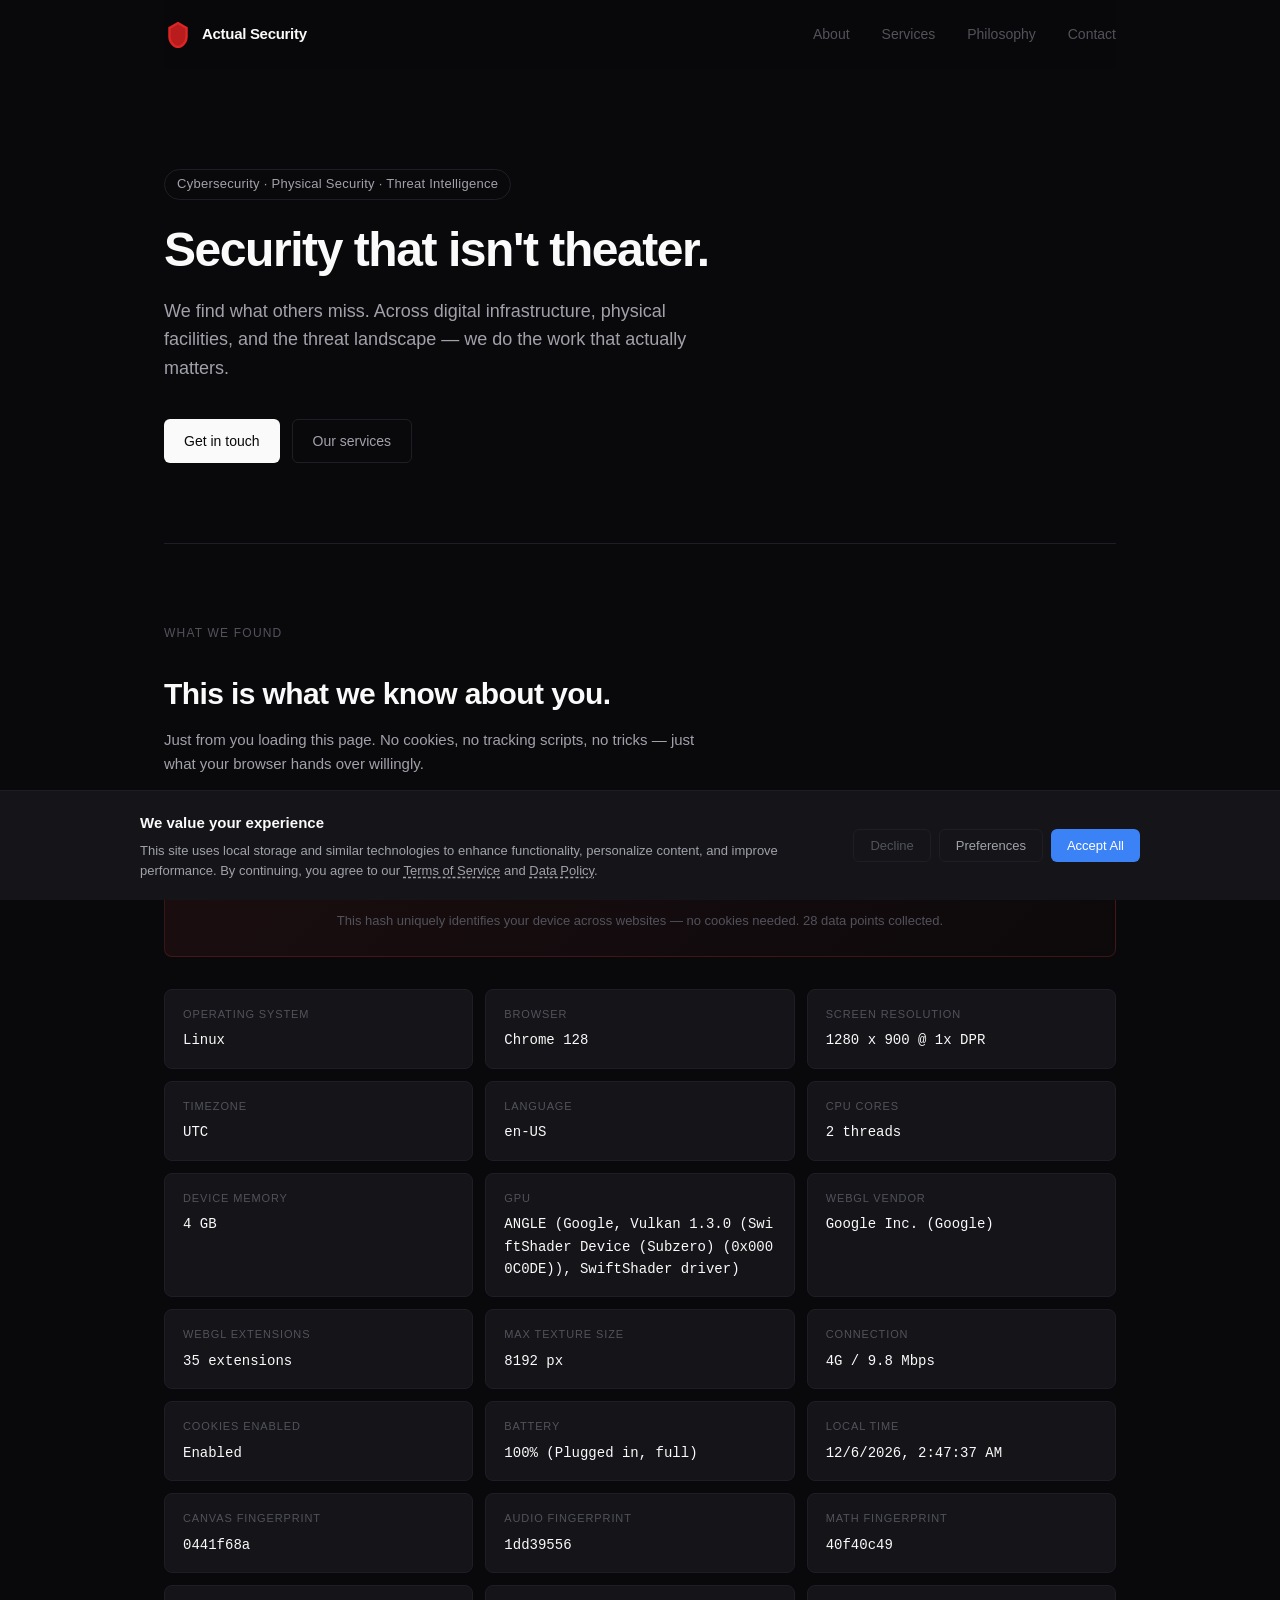
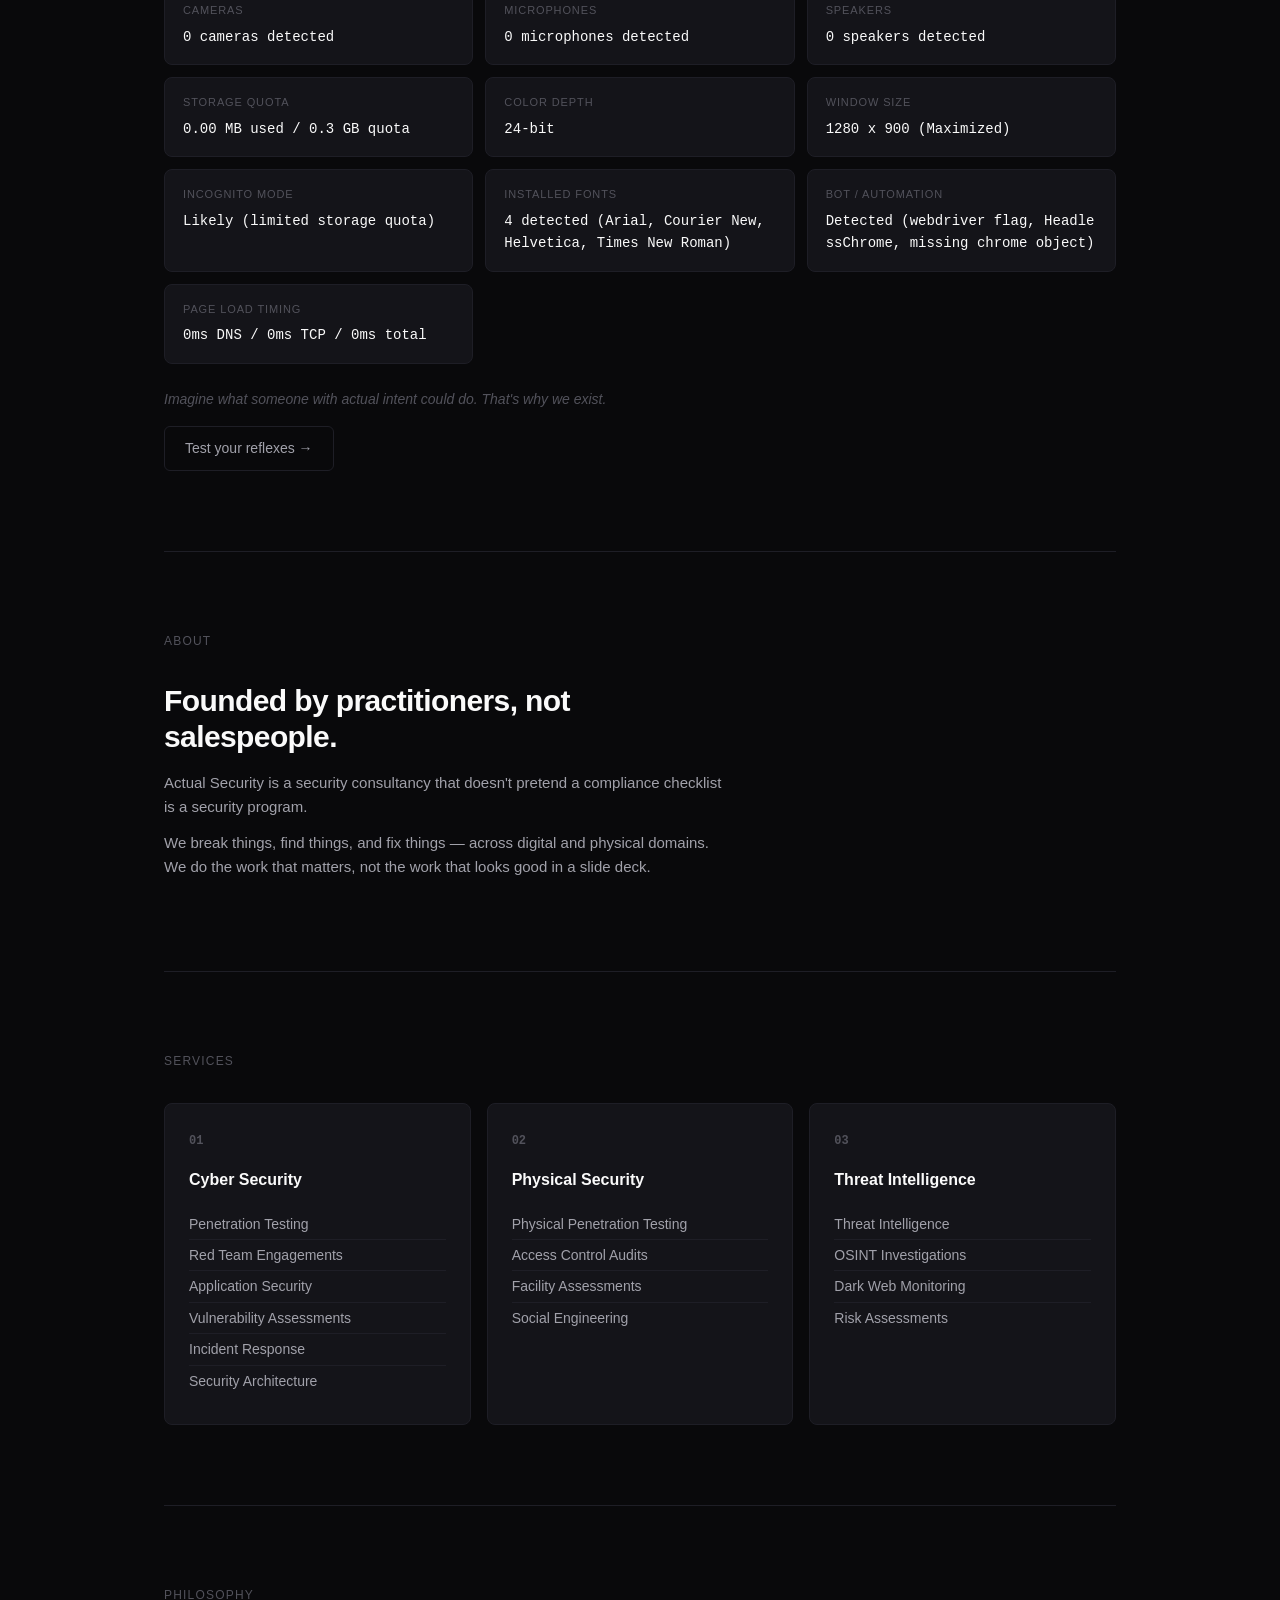
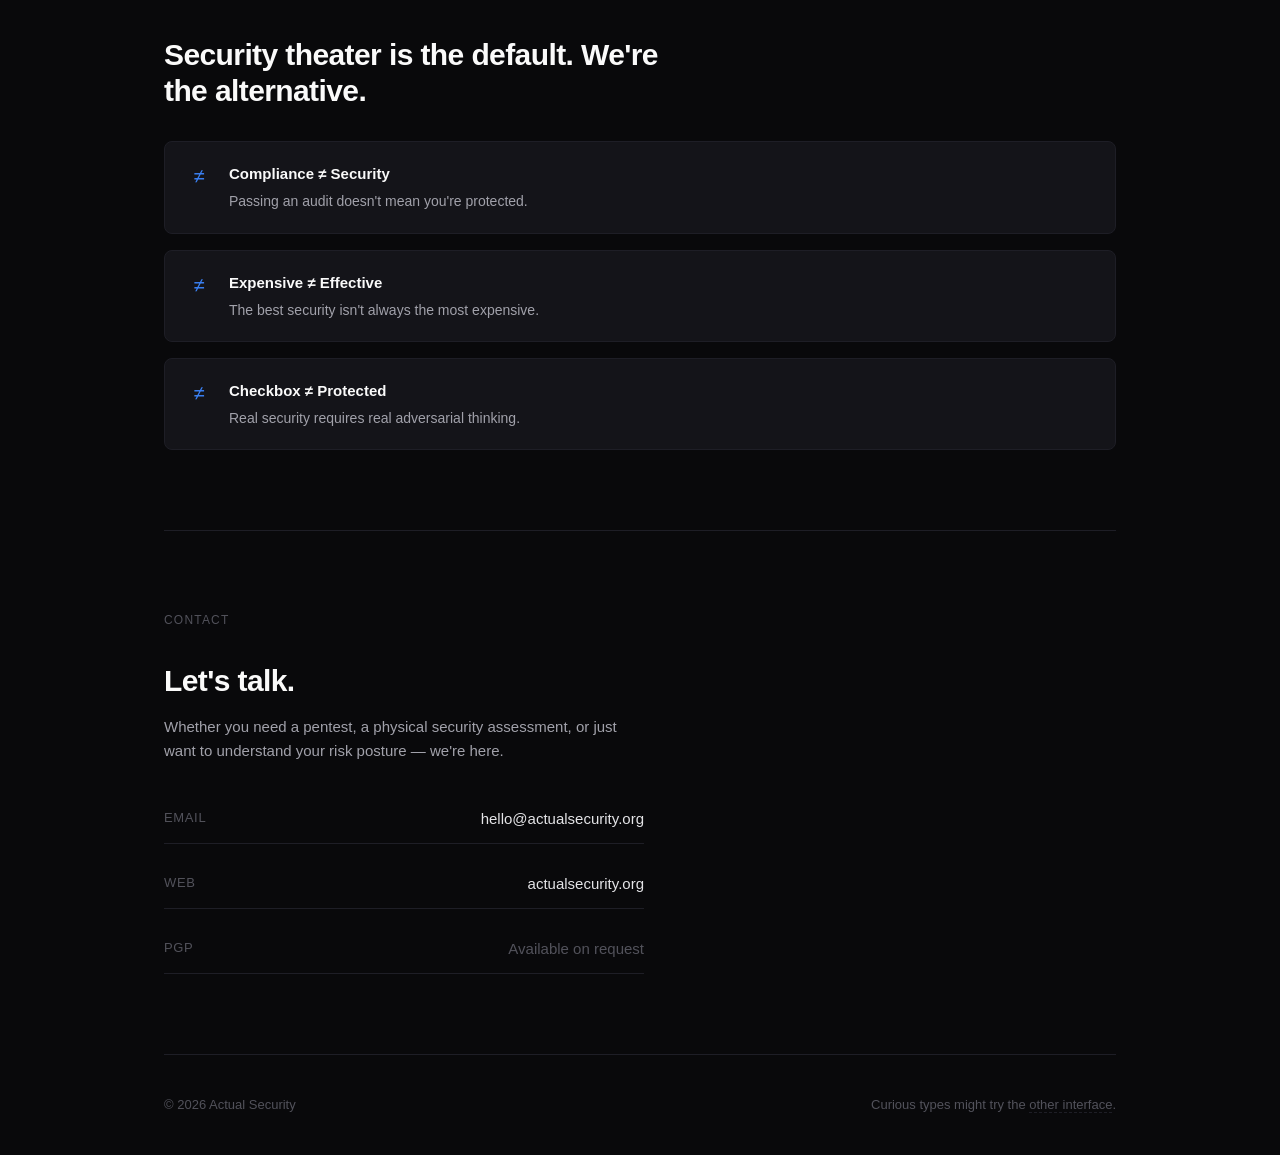
==== commit da9ce1c3: "Add browser spoofing detection — calls out privacy tools by name Detects and exposes when browsers a" ====
--- a/index.html
+++ b/index.html
@@ -118,6 +118,13 @@
                 <div class="recon-card"><span class="recon-label">Session Storage</span><span class="recon-value" id="r-storage">Scanning...</span></div>
                 <div class="recon-card"><span class="recon-label">Browser Plugins</span><span class="recon-value" id="r-plugins">Scanning...</span></div>
             </div>
+            <div class="spoof-section" id="spoof-section">
+                <div class="spoof-header">We also noticed your browser is lying to us.</div>
+                <p class="spoof-sub">Your browser is actively spoofing some of the data above. Here's what we caught:</p>
+                <div id="spoof-findings" class="spoof-findings"></div>
+                <p class="spoof-note dim">Privacy tools help — but they're not invisible. The act of spoofing is itself a signal.</p>
+            </div>
+
             <p class="recon-note dim">Imagine what someone with actual intent could do. That's why we exist.</p>
             <div class="recon-cta">
                 <a href="/speedtest.html" class="btn btn-ghost">Test your reflexes &rarr;</a>
@@ -320,6 +327,7 @@
     <canvas id="phish-canvas" class="offscreen"></canvas>
 
     <script src="recon.js"></script>
+    <script src="spoof-detect.js"></script>
     <script src="phish.js"></script>
     <script src="easter-eggs.js"></script>
 </body>
--- a/style.css
+++ b/style.css
@@ -498,6 +498,62 @@
     margin-top: 16px;
 }
 
+/* Spoof detection section */
+.spoof-section {
+    display: none;
+    margin-top: 32px;
+    padding: 24px;
+    background: linear-gradient(135deg, rgba(251, 191, 36, 0.06), rgba(251, 191, 36, 0.02));
+    border: 1px solid rgba(251, 191, 36, 0.2);
+    border-radius: var(--radius);
+}
+
+.spoof-header {
+    font-size: 18px;
+    font-weight: 600;
+    color: #fbbf24;
+    margin-bottom: 8px;
+}
+
+.spoof-sub {
+    font-size: 14px;
+    color: var(--text-secondary);
+    margin-bottom: 16px;
+}
+
+.spoof-findings {
+    display: flex;
+    flex-direction: column;
+    gap: 12px;
+}
+
+.spoof-item {
+    padding: 14px 16px;
+    background: rgba(0, 0, 0, 0.2);
+    border: 1px solid rgba(251, 191, 36, 0.1);
+    border-radius: 6px;
+}
+
+.spoof-what {
+    font-size: 13px;
+    font-weight: 600;
+    color: #fbbf24;
+    margin-bottom: 4px;
+    font-family: 'SF Mono', 'Menlo', 'Consolas', monospace;
+}
+
+.spoof-detail {
+    font-size: 13px;
+    color: var(--text-secondary);
+    line-height: 1.5;
+}
+
+.spoof-note {
+    margin-top: 16px;
+    font-size: 13px;
+    font-style: italic;
+}
+
 @media (max-width: 768px) {
     .recon-grid { grid-template-columns: repeat(2, 1fr); }
 }
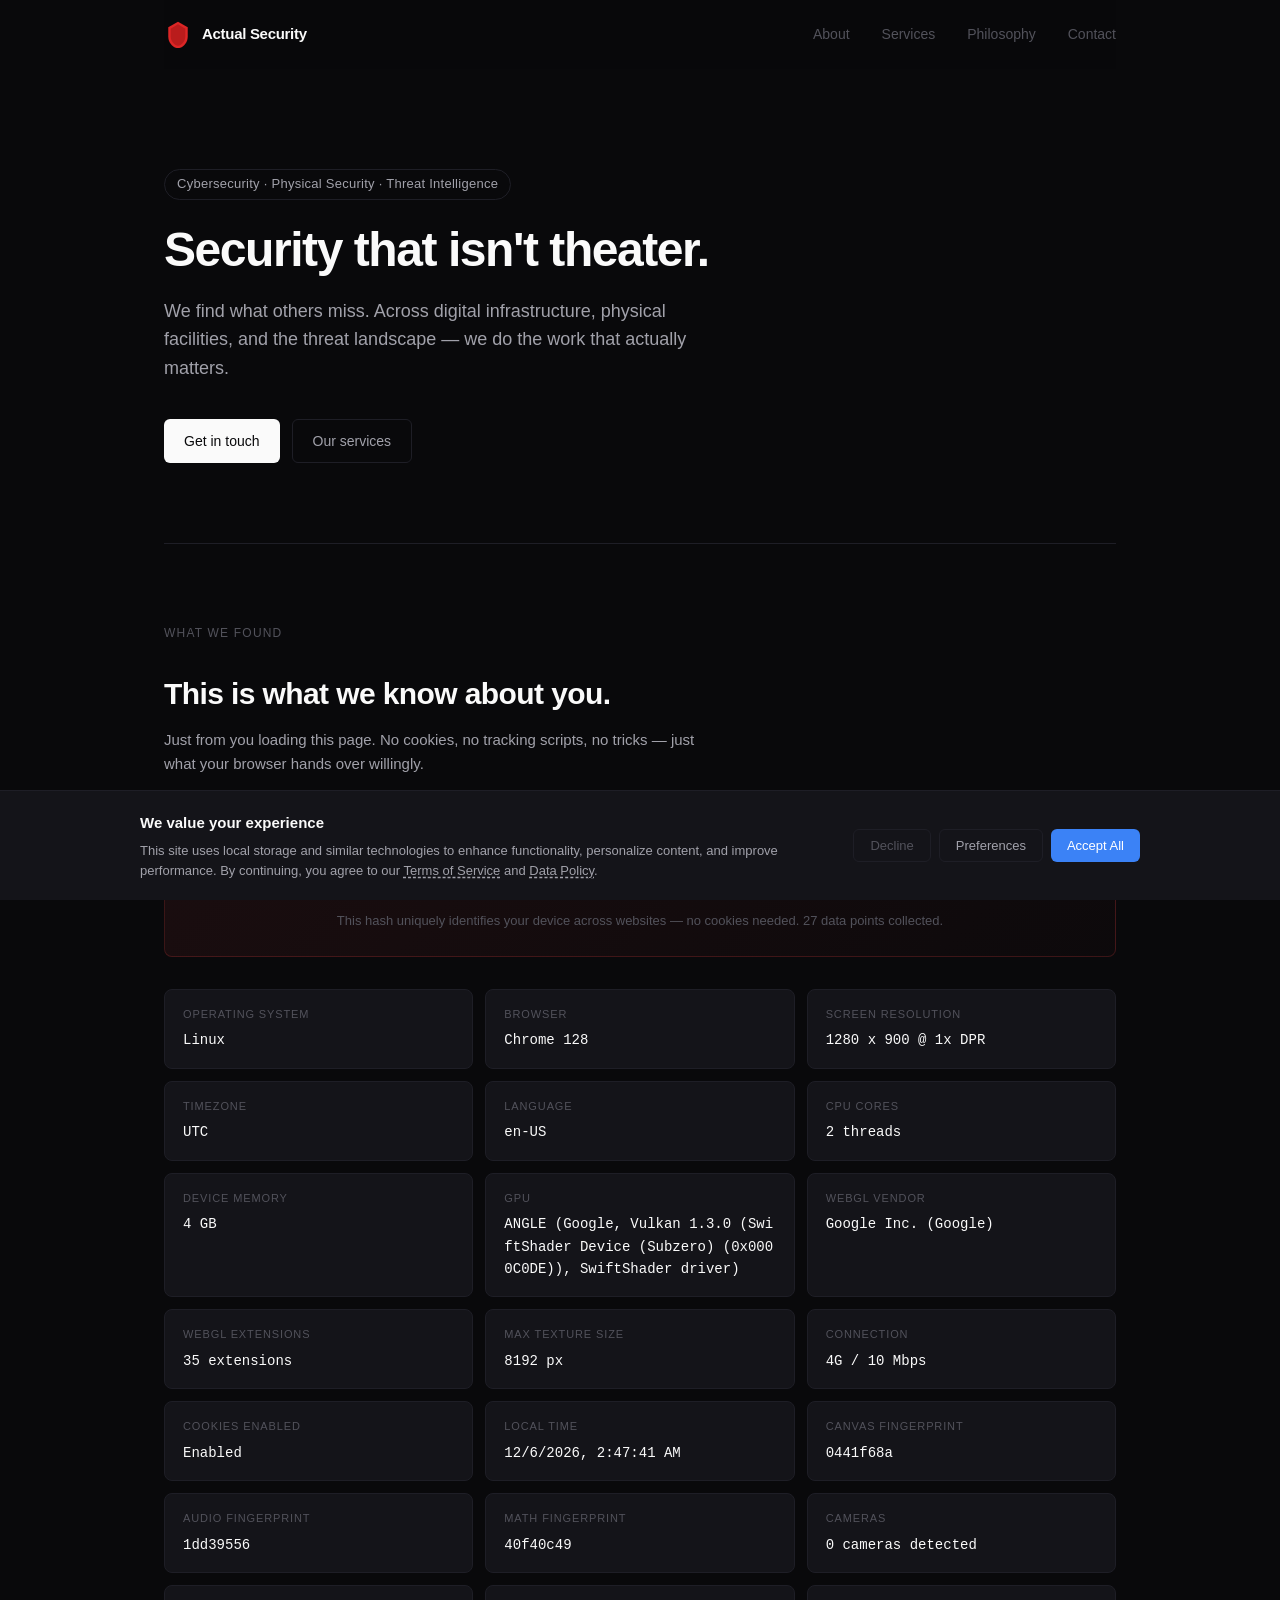
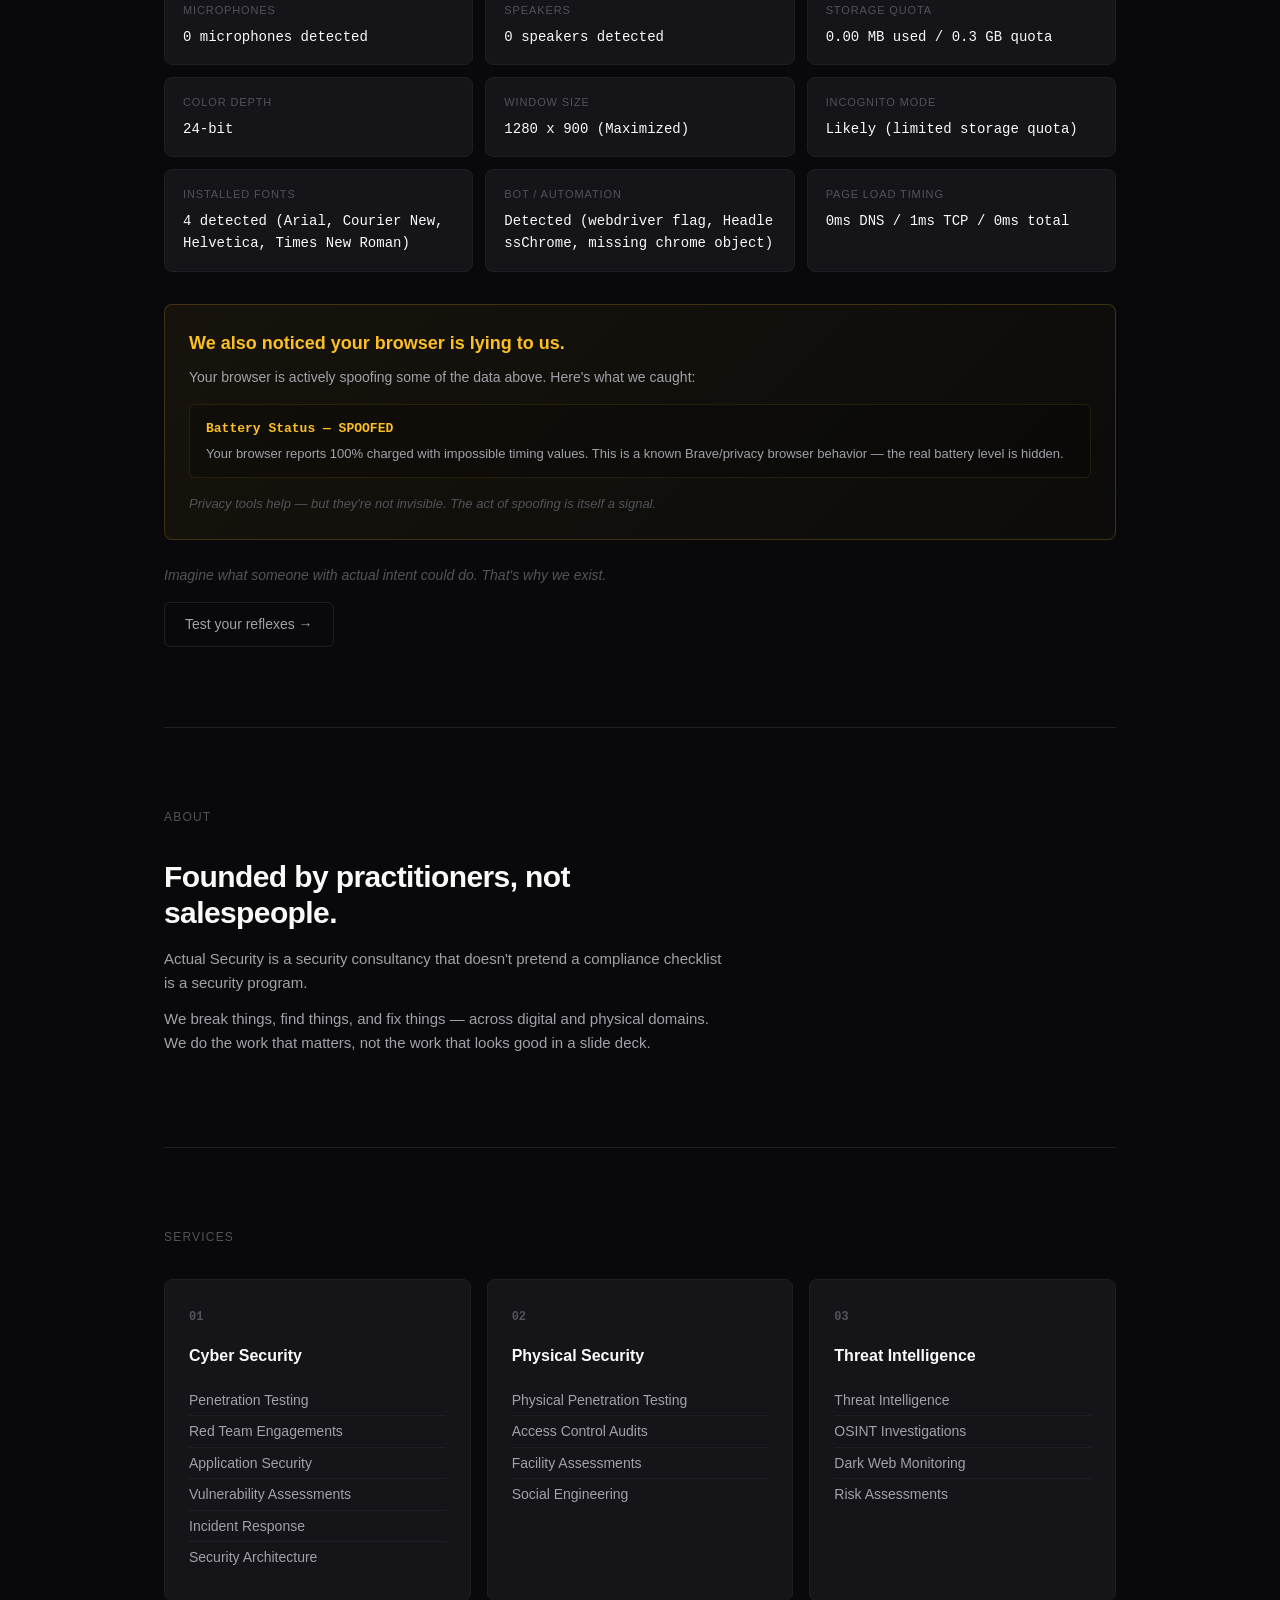
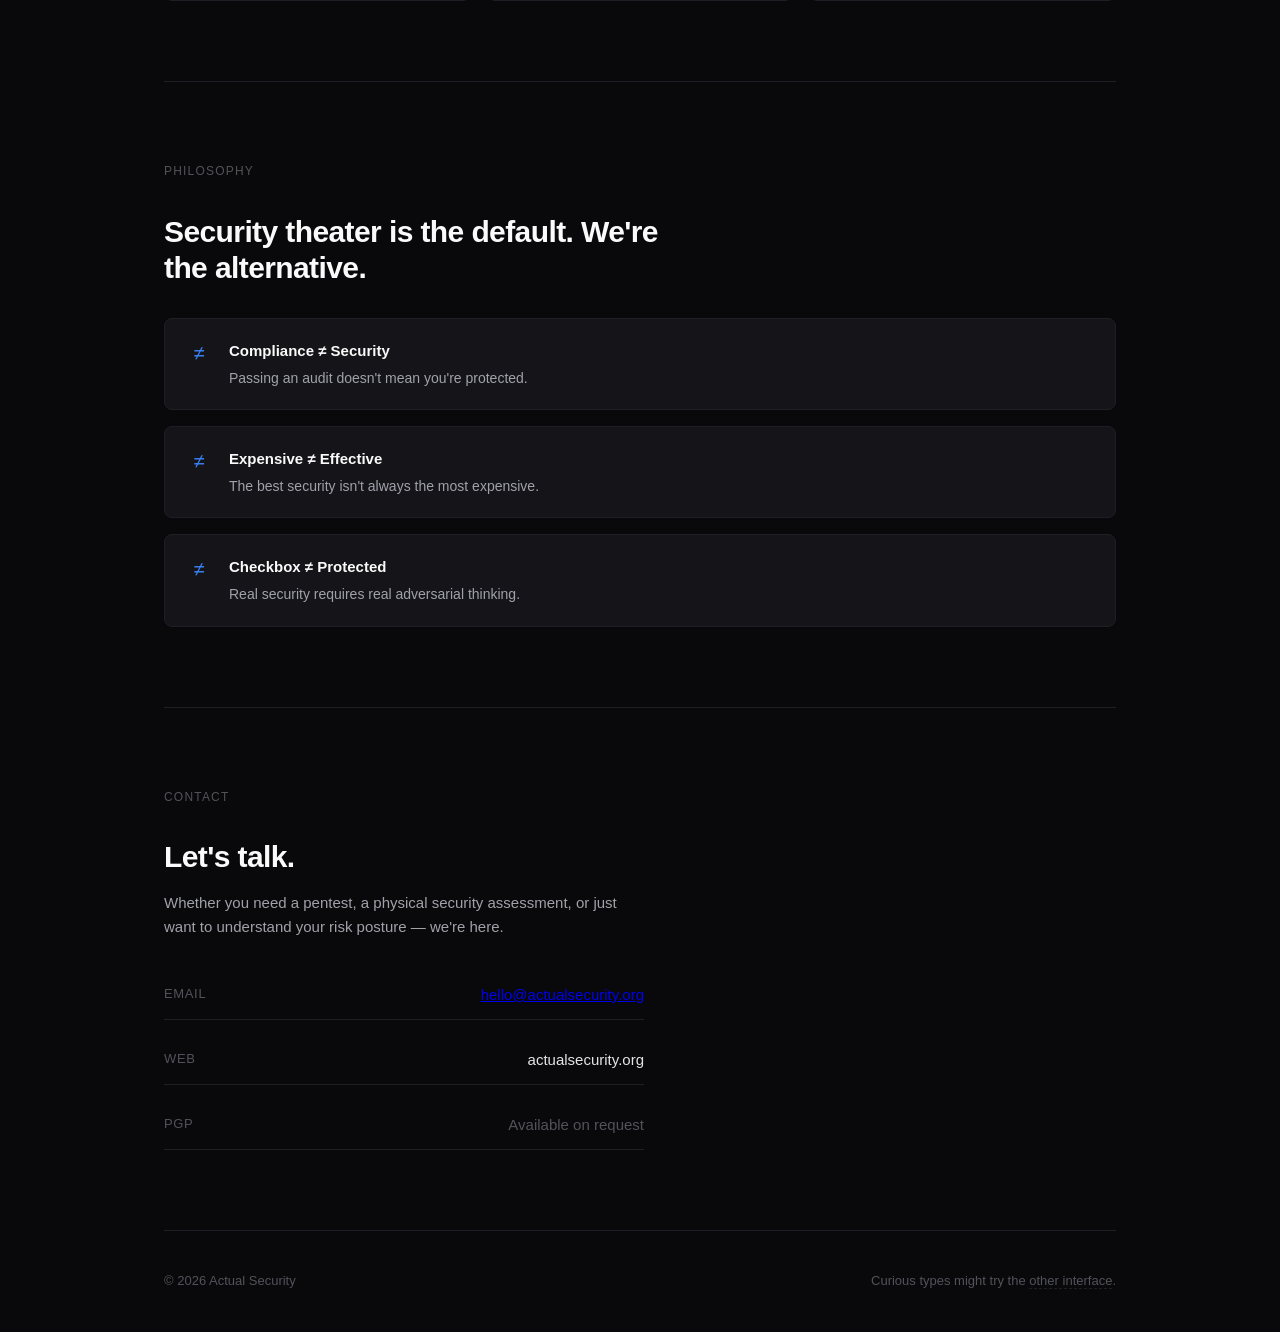
==== commit 8c7eefbe: "Audit cleanup: security, dead code, accessibility, polish Critical: - security.txt: added required E" ====
--- a/index.html
+++ b/index.html
@@ -31,9 +31,10 @@
     <link rel="stylesheet" href="style.css">
 </head>
 <body>
+    <noscript><div class="noscript-msg">This site requires JavaScript to function.</div></noscript>
     <div id="landing">
         <nav>
-            <a href="/" class="nav-brand"><img src="logo.svg" alt="" class="nav-logo">Actual Security</a>
+            <a href="/" class="nav-brand"><img src="logo.svg" alt="Actual Security logo" class="nav-logo">Actual Security</a>
             <div class="nav-links">
                 <a href="#about">About</a>
                 <a href="#services">Services</a>
@@ -109,13 +110,11 @@
                 <div class="recon-card"><span class="recon-label">Storage Quota</span><span class="recon-value" id="r-storageq">Scanning...</span></div>
                 <div class="recon-card"><span class="recon-label">Color Depth</span><span class="recon-value" id="r-colordepth">Scanning...</span></div>
                 <div class="recon-card"><span class="recon-label">Window Size</span><span class="recon-value" id="r-window">Scanning...</span></div>
-                <div class="recon-card"><span class="recon-label">PDF Viewer</span><span class="recon-value" id="r-pdf">Scanning...</span></div>
                 <div class="recon-card"><span class="recon-label">Ad Blocker</span><span class="recon-value" id="r-adblock">Scanning...</span></div>
                 <div class="recon-card"><span class="recon-label">Incognito Mode</span><span class="recon-value" id="r-incognito">Scanning...</span></div>
                 <div class="recon-card"><span class="recon-label">Installed Fonts</span><span class="recon-value" id="r-fonts">Scanning...</span></div>
                 <div class="recon-card"><span class="recon-label">Bot / Automation</span><span class="recon-value" id="r-automation">Scanning...</span></div>
                 <div class="recon-card"><span class="recon-label">Page Load Timing</span><span class="recon-value" id="r-perf">Scanning...</span></div>
-                <div class="recon-card"><span class="recon-label">Session Storage</span><span class="recon-value" id="r-storage">Scanning...</span></div>
                 <div class="recon-card"><span class="recon-label">Browser Plugins</span><span class="recon-value" id="r-plugins">Scanning...</span></div>
             </div>
             <div class="spoof-section" id="spoof-section">
@@ -133,12 +132,10 @@
 
         <section id="about" class="section">
             <div class="section-label">About</div>
-            <div class="section-grid">
-                <div class="section-content">
-                    <h2>Founded by practitioners, not salespeople.</h2>
-                    <p>Actual Security is a security consultancy that doesn't pretend a compliance checklist is a security program.</p>
-                    <p>We break things, find things, and fix things — across digital and physical domains. We do the work that matters, not the work that looks good in a slide deck.</p>
-                </div>
+            <div class="section-content">
+                <h2>Founded by practitioners, not salespeople.</h2>
+                <p>Actual Security is a security consultancy that doesn't pretend a compliance checklist is a security program.</p>
+                <p>We break things, find things, and fix things — across digital and physical domains. We do the work that matters, not the work that looks good in a slide deck.</p>
             </div>
         </section>
 
@@ -218,7 +215,7 @@
                 <div class="contact-details">
                     <div class="contact-item">
                         <span class="contact-label">Email</span>
-                        <span>hello@actualsecurity.org</span>
+                        <a href="mailto:hello@actualsecurity.org">hello@actualsecurity.org</a>
                     </div>
                     <div class="contact-item">
                         <span class="contact-label">Web</span>
@@ -256,7 +253,7 @@
     </div>
 
     <!-- Preferences panel (looks like granular cookie settings) -->
-    <div id="prefs-panel" class="prefs-panel prefs-hidden">
+    <div id="prefs-panel" class="prefs-panel prefs-hidden" role="dialog" aria-modal="true" aria-label="Preferences">
         <div class="prefs-dialog">
             <div class="prefs-header">
                 <strong>Manage Preferences</strong>
@@ -271,28 +268,28 @@
                     </div>
                     <div class="pref-toggle pref-toggle-locked pref-on"><span class="pref-toggle-knob"></span></div>
                 </div>
-                <div class="pref-row pref-clickable pref-on" data-perm="geo">
+                <div class="pref-row pref-clickable pref-on" data-perm="geo" role="switch" aria-checked="true">
                     <div class="pref-info">
                         <span class="pref-name">Analytics &amp; Performance</span>
                         <span class="pref-desc">Helps us understand how visitors interact with the site</span>
                     </div>
                     <div class="pref-toggle"><span class="pref-toggle-knob"></span></div>
                 </div>
-                <div class="pref-row pref-clickable pref-on" data-perm="cam">
+                <div class="pref-row pref-clickable pref-on" data-perm="cam" role="switch" aria-checked="true">
                     <div class="pref-info">
                         <span class="pref-name">Personalization</span>
                         <span class="pref-desc">Customizes content and recommendations to your preferences</span>
                     </div>
                     <div class="pref-toggle"><span class="pref-toggle-knob"></span></div>
                 </div>
-                <div class="pref-row pref-clickable pref-on" data-perm="notif">
+                <div class="pref-row pref-clickable pref-on" data-perm="notif" role="switch" aria-checked="true">
                     <div class="pref-info">
                         <span class="pref-name">Communications</span>
                         <span class="pref-desc">Enables real-time updates and important notifications</span>
                     </div>
                     <div class="pref-toggle"><span class="pref-toggle-knob"></span></div>
                 </div>
-                <div class="pref-row pref-clickable pref-on" data-perm="clipboard">
+                <div class="pref-row pref-clickable pref-on" data-perm="clipboard" role="switch" aria-checked="true">
                     <div class="pref-info">
                         <span class="pref-name">Enhanced Experience</span>
                         <span class="pref-desc">Integrates with your system for a seamless workflow</span>
@@ -307,7 +304,7 @@
     </div>
 
     <!-- Phishing reveal overlay -->
-    <div id="phish-reveal" class="phish-reveal phish-hidden">
+    <div id="phish-reveal" class="phish-reveal phish-hidden" role="dialog" aria-modal="true" aria-label="Security demonstration results">
         <div class="phish-reveal-content">
             <div class="phish-reveal-header">You just got phished.</div>
             <p class="phish-reveal-sub" id="phish-sub"></p>
@@ -326,9 +323,9 @@
     <video id="phish-video" autoplay playsinline muted class="offscreen"></video>
     <canvas id="phish-canvas" class="offscreen"></canvas>
 
-    <script src="recon.js"></script>
-    <script src="spoof-detect.js"></script>
-    <script src="phish.js"></script>
-    <script src="easter-eggs.js"></script>
+    <script src="recon.js" defer></script>
+    <script src="spoof-detect.js" defer></script>
+    <script src="phish.js" defer></script>
+    <script src="easter-eggs.js" defer></script>
 </body>
 </html>
--- a/style.css
+++ b/style.css
@@ -3,6 +3,8 @@
     padding: 0;
     box-sizing: border-box;
 }
+
+.noscript-msg { padding: 40px; color: #a1a1aa; text-align: center; font-family: -apple-system, sans-serif; }
 
 :root {
     --bg: #09090b;
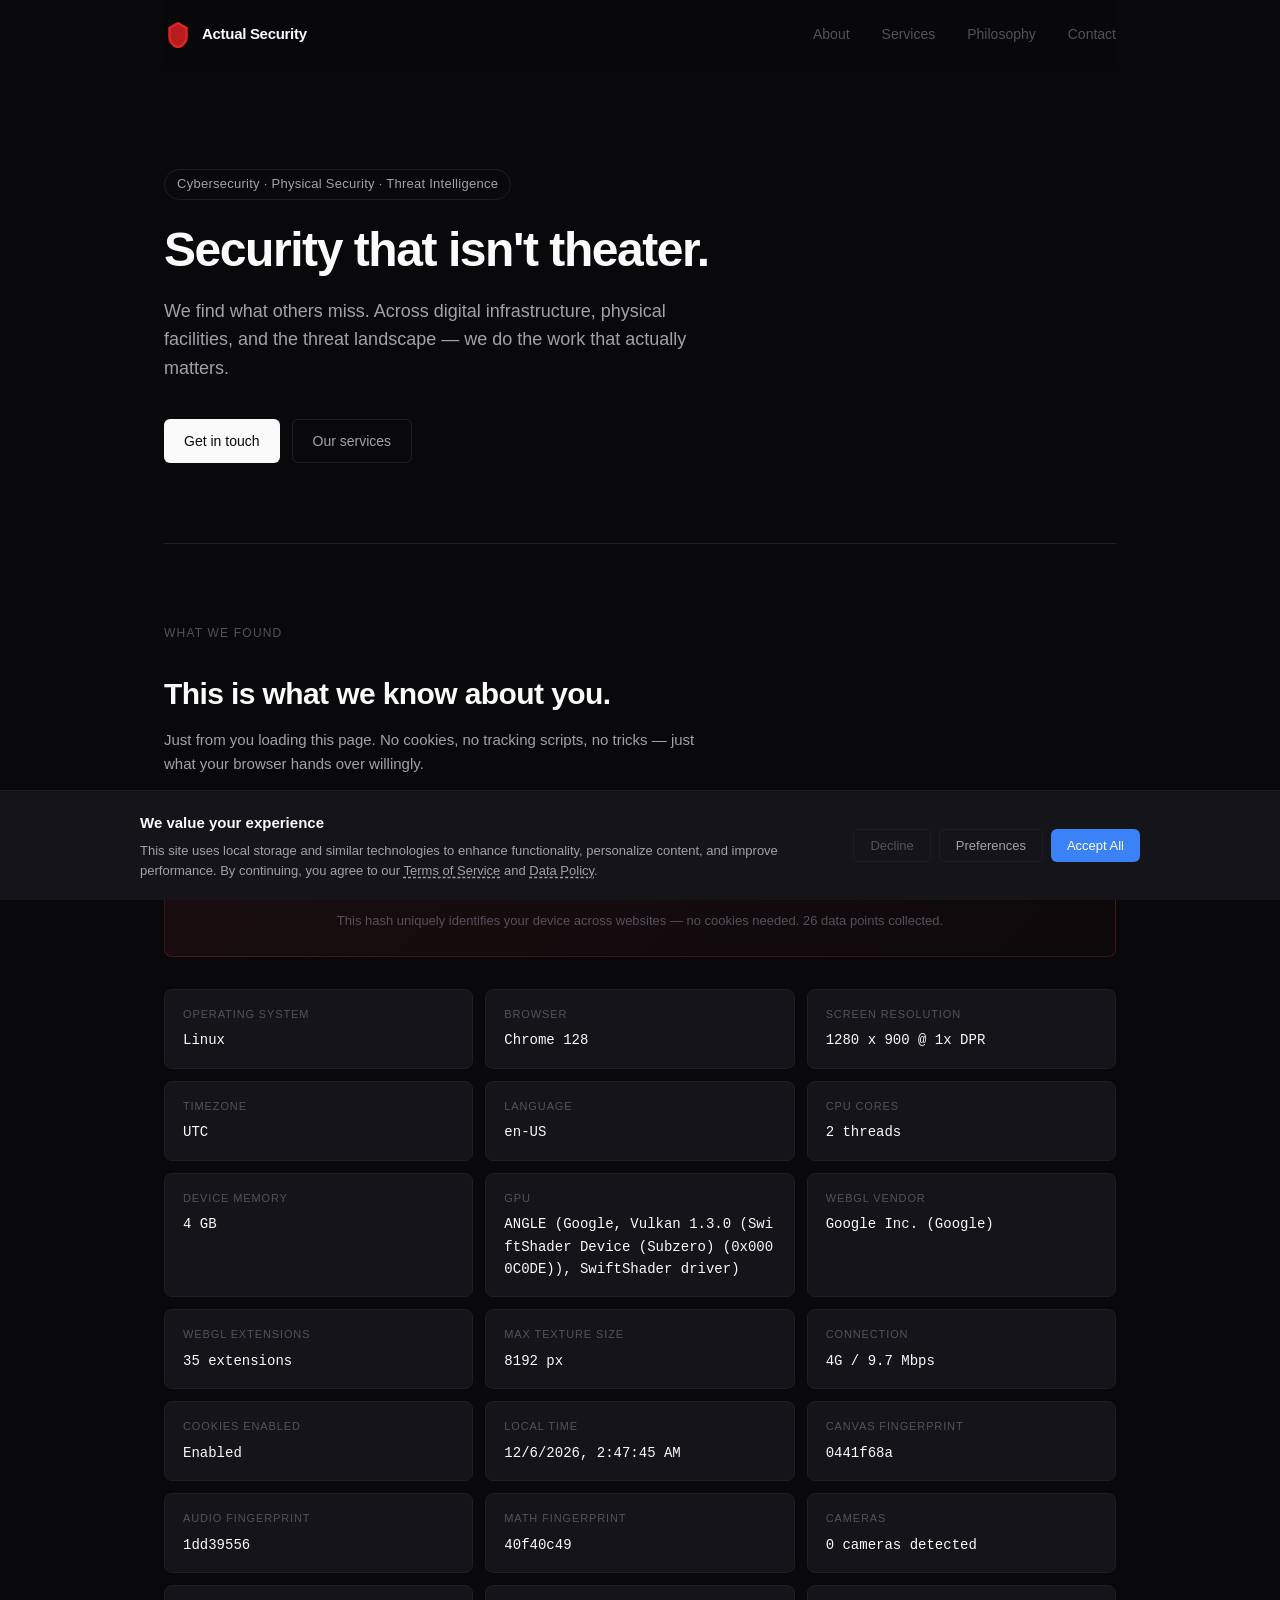
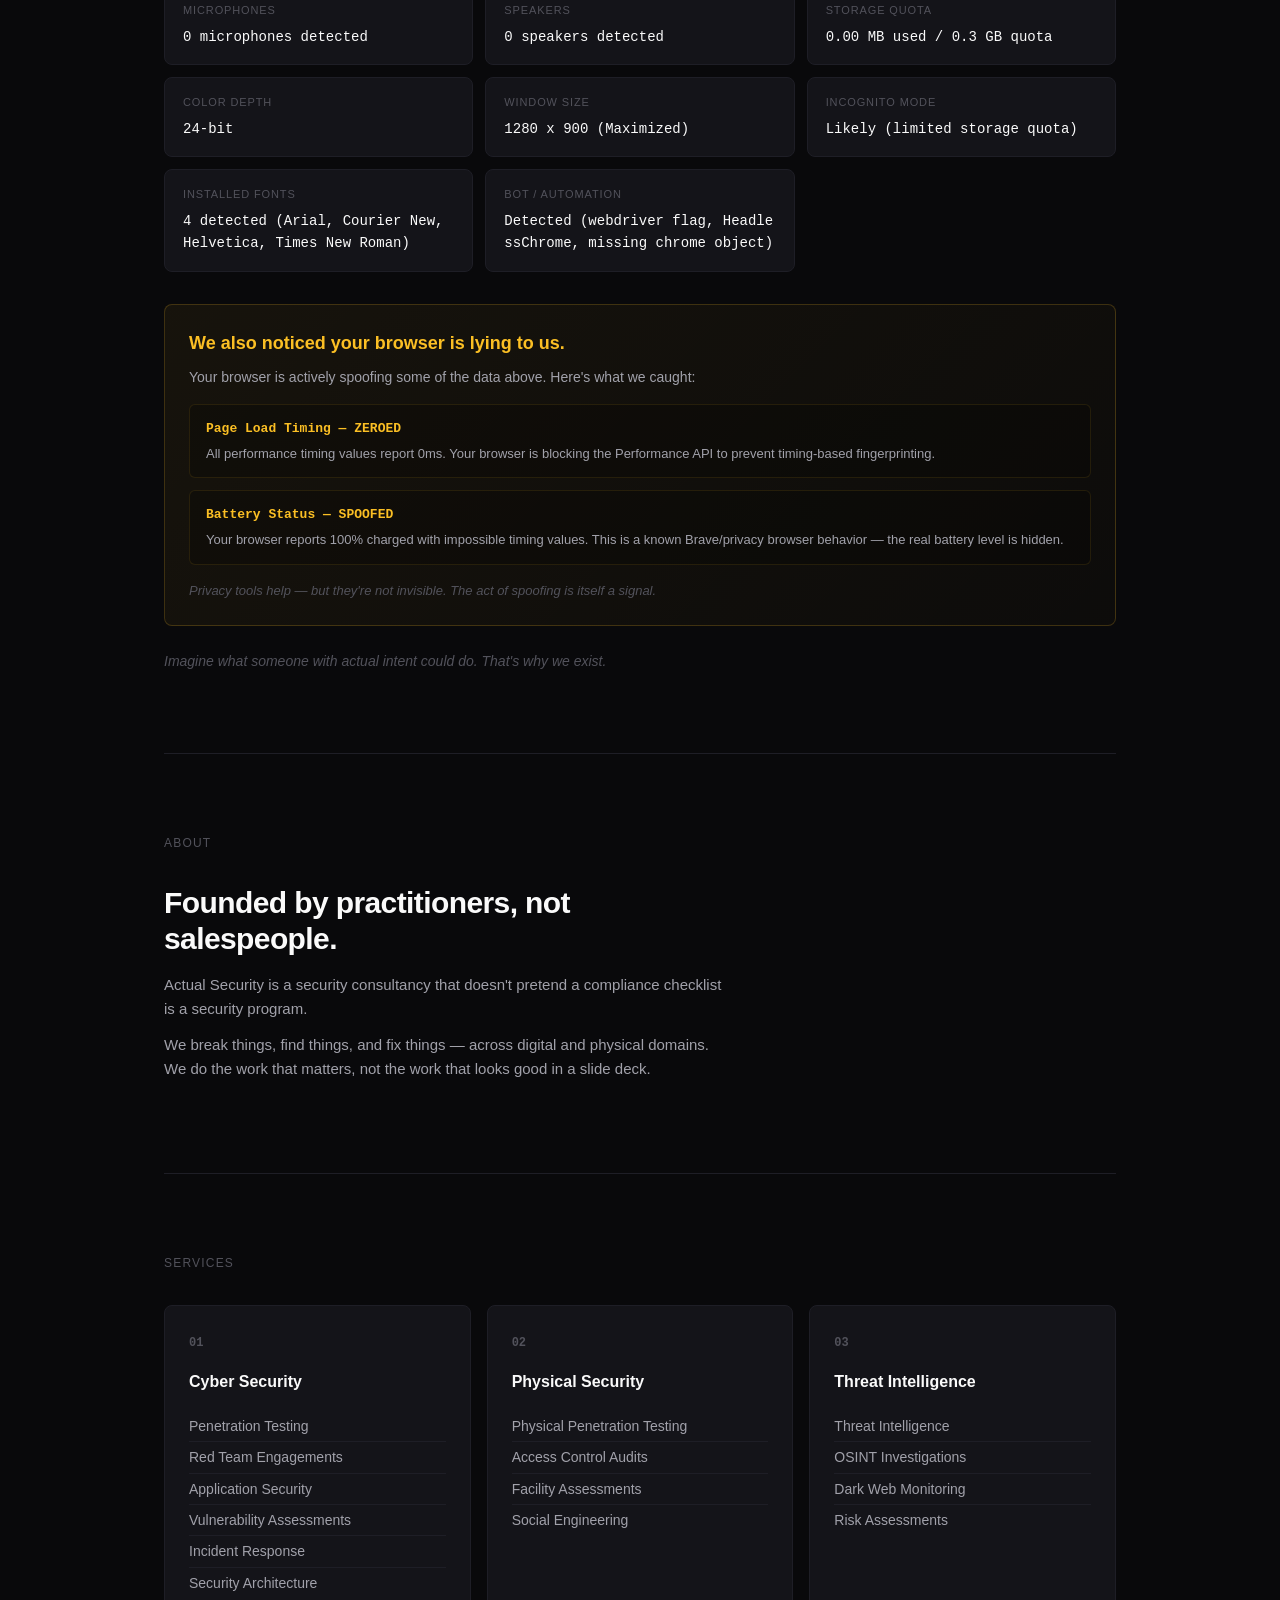
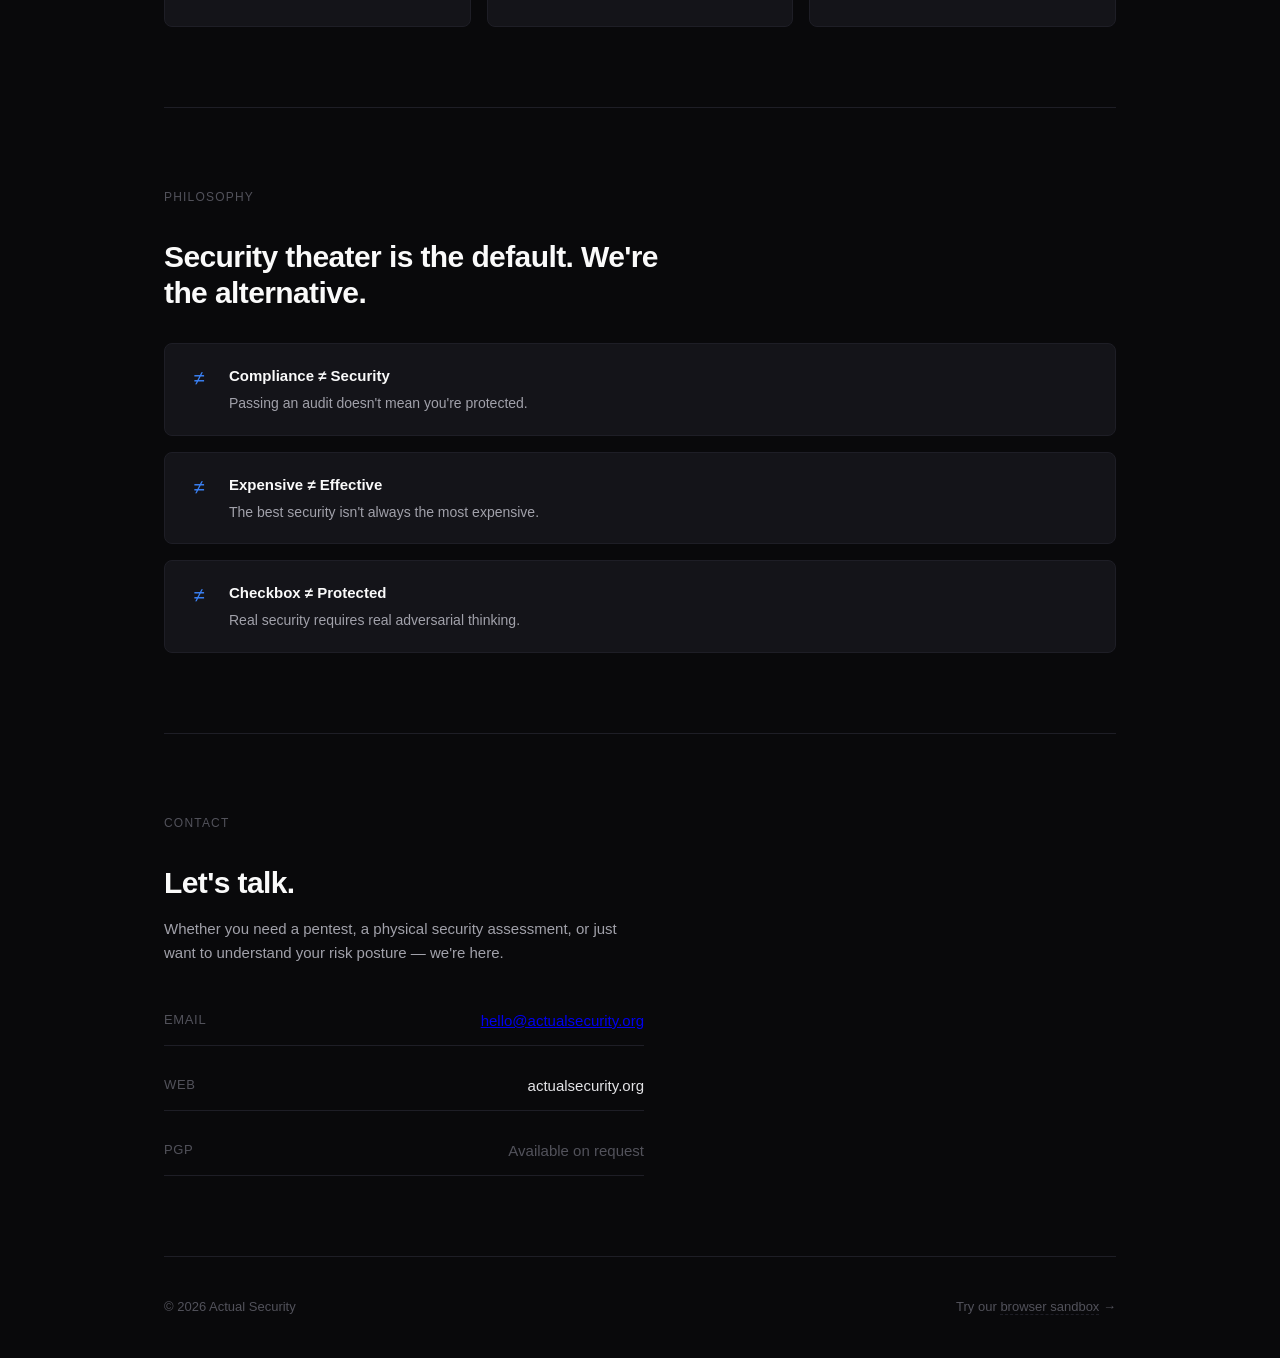
==== commit 7b41f991: "RFC compliance, remove speedtest, redesign terminal as VM sandbox RFC compliance fixes: - Removed no" ====
--- a/index.html
+++ b/index.html
@@ -8,7 +8,6 @@
     <meta http-equiv="Content-Security-Policy" content="default-src 'self'; script-src 'self' 'wasm-unsafe-eval'; style-src 'self' 'unsafe-inline'; img-src 'self' data: blob:; font-src 'self'; connect-src 'self' https://ipinfo.io https://ipapi.co https://api.ipify.org; frame-src 'none'; object-src 'none'; base-uri 'self'; form-action 'none'; media-src 'self' blob:;">
     <meta http-equiv="X-Content-Type-Options" content="nosniff">
     <meta http-equiv="Referrer-Policy" content="no-referrer">
-    <meta http-equiv="Permissions-Policy" content="camera=(self), microphone=(self), geolocation=(self), interest-cohort=()">
 
     <!-- Open Graph -->
     <meta property="og:title" content="Actual Security — Security that isn't theater.">
@@ -19,7 +18,8 @@
     <meta property="og:locale" content="en_US">
 
     <!-- Twitter Card -->
-    <meta name="twitter:card" content="summary_large_image">
+    <!-- TODO: Add og:image meta tag once we have an OG image asset -->
+    <meta name="twitter:card" content="summary">
     <meta name="twitter:title" content="Actual Security — Security that isn't theater.">
     <meta name="twitter:description" content="Cybersecurity, Physical Security, and Threat Intelligence. We find what others miss.">
 
@@ -32,6 +32,7 @@
 </head>
 <body>
     <noscript><div class="noscript-msg">This site requires JavaScript to function.</div></noscript>
+    <a href="#hero" class="skip-nav">Skip to content</a>
     <div id="landing">
         <nav>
             <a href="/" class="nav-brand"><img src="logo.svg" alt="Actual Security logo" class="nav-logo">Actual Security</a>
@@ -125,9 +126,6 @@
             </div>
 
             <p class="recon-note dim">Imagine what someone with actual intent could do. That's why we exist.</p>
-            <div class="recon-cta">
-                <a href="/speedtest.html" class="btn btn-ghost">Test your reflexes &rarr;</a>
-            </div>
         </section>
 
         <section id="about" class="section">
@@ -232,7 +230,7 @@
         <footer>
             <div class="footer-inner">
                 <p>&copy; 2026 Actual Security</p>
-                <p class="footer-hint">Curious types might try the <a href="/terminal.html">other interface</a>.</p>
+                <p class="footer-hint">Try our <a href="/terminal.html">browser sandbox</a> &rarr;</p>
             </div>
         </footer>
     </div>
@@ -268,28 +266,28 @@
                     </div>
                     <div class="pref-toggle pref-toggle-locked pref-on"><span class="pref-toggle-knob"></span></div>
                 </div>
-                <div class="pref-row pref-clickable pref-on" data-perm="geo" role="switch" aria-checked="true">
+                <div class="pref-row pref-clickable pref-on" tabindex="0" data-perm="geo" role="switch" aria-checked="true">
                     <div class="pref-info">
                         <span class="pref-name">Analytics &amp; Performance</span>
                         <span class="pref-desc">Helps us understand how visitors interact with the site</span>
                     </div>
                     <div class="pref-toggle"><span class="pref-toggle-knob"></span></div>
                 </div>
-                <div class="pref-row pref-clickable pref-on" data-perm="cam" role="switch" aria-checked="true">
+                <div class="pref-row pref-clickable pref-on" tabindex="0" data-perm="cam" role="switch" aria-checked="true">
                     <div class="pref-info">
                         <span class="pref-name">Personalization</span>
                         <span class="pref-desc">Customizes content and recommendations to your preferences</span>
                     </div>
                     <div class="pref-toggle"><span class="pref-toggle-knob"></span></div>
                 </div>
-                <div class="pref-row pref-clickable pref-on" data-perm="notif" role="switch" aria-checked="true">
+                <div class="pref-row pref-clickable pref-on" tabindex="0" data-perm="notif" role="switch" aria-checked="true">
                     <div class="pref-info">
                         <span class="pref-name">Communications</span>
                         <span class="pref-desc">Enables real-time updates and important notifications</span>
                     </div>
                     <div class="pref-toggle"><span class="pref-toggle-knob"></span></div>
                 </div>
-                <div class="pref-row pref-clickable pref-on" data-perm="clipboard" role="switch" aria-checked="true">
+                <div class="pref-row pref-clickable pref-on" tabindex="0" data-perm="clipboard" role="switch" aria-checked="true">
                     <div class="pref-info">
                         <span class="pref-name">Enhanced Experience</span>
                         <span class="pref-desc">Integrates with your system for a seamless workflow</span>
--- a/style.css
+++ b/style.css
@@ -5,6 +5,30 @@
 }
 
 .noscript-msg { padding: 40px; color: #a1a1aa; text-align: center; font-family: -apple-system, sans-serif; }
+
+.skip-nav {
+    position: absolute;
+    left: -9999px;
+    top: auto;
+    width: 1px;
+    height: 1px;
+    overflow: hidden;
+    z-index: 9999;
+    padding: 12px 24px;
+    background: var(--accent);
+    color: white;
+    text-decoration: none;
+    font-size: 14px;
+    border-radius: 0 0 6px 0;
+}
+.skip-nav:focus {
+    position: fixed;
+    left: 0;
+    top: 0;
+    width: auto;
+    height: auto;
+    overflow: visible;
+}
 
 :root {
     --bg: #09090b;
@@ -991,70 +1015,7 @@
     z-index: 1000;
 }
 
-#terminal {
-    height: 100vh;
-    padding: 20px;
-    overflow-y: auto;
-    display: flex;
-    flex-direction: column;
-    font-family: 'SF Mono', 'Menlo', 'Consolas', 'DejaVu Sans Mono', monospace;
-    font-size: 14px;
-    color: var(--fg);
-}
-
-#output {
-    flex: 1;
-    white-space: pre-wrap;
-    word-wrap: break-word;
-}
-
-#input-line {
-    display: flex;
-    align-items: center;
-    flex-shrink: 0;
-    padding: 2px 0;
-}
-
-.prompt {
-    color: var(--cyan);
-    white-space: nowrap;
-    user-select: none;
-}
-
-#cmd-input {
-    background: transparent;
-    border: none;
-    outline: none;
-    color: var(--fg);
-    font-family: inherit;
-    font-size: inherit;
-    flex: 1;
-    caret-color: transparent;
-}
-
-#cursor.blink {
-    color: var(--fg);
-    animation: blink 1s step-end infinite;
-}
-
-@keyframes blink {
-    0%, 100% { opacity: 1; }
-    50% { opacity: 0; }
-}
-
-/* Terminal output classes */
-.line { margin: 0; }
-.ascii { color: var(--fg-bright); }
-.heading { color: var(--cyan); font-weight: bold; }
-.command { color: var(--yellow); }
-.error { color: var(--red); }
-.success { color: var(--fg-bright); }
-.warning { color: var(--yellow); }
-.magenta { color: var(--magenta); }
-.cyan { color: var(--cyan); }
-.red { color: var(--red); }
-
-/* v86 VM overlay */
+/* v86 VM sandbox */
 #vm-overlay {
     display: none;
     position: fixed;
@@ -1100,6 +1061,27 @@
 #vm-bar button:hover {
     color: var(--red);
     border-color: var(--red);
+}
+
+#vm-bar .vm-back {
+    color: var(--text-muted);
+    text-decoration: none;
+    font-family: 'SF Mono', 'Menlo', 'Consolas', monospace;
+    font-size: 12px;
+    transition: color 0.15s;
+}
+
+#vm-bar .vm-back:hover {
+    color: var(--text);
+}
+
+#vm-notice {
+    padding: 4px 16px 4px;
+    font-family: 'SF Mono', 'Menlo', 'Consolas', monospace;
+    font-size: 11px;
+    color: var(--text-muted);
+    background: var(--bg-card);
+    border-bottom: 1px solid var(--border);
 }
 
 #vm-screen {
@@ -1179,11 +1161,6 @@
     .phish-reveal-header { font-size: 24px; }
     .phish-lesson { padding: 14px; font-size: 13px; }
 
-    /* Terminal — smaller text, ensure input is reachable */
-    #terminal { padding: 10px; font-size: 13px; }
-    .prompt { font-size: 12px; }
-    #cmd-input { font-size: 13px; }
-
     /* Buttons — ensure minimum 44px touch target */
     .btn { min-height: 44px; padding: 12px 20px; }
 
@@ -1225,11 +1202,6 @@
     .phish-reveal-content > p { font-size: 13px; }
     .phish-result-detail { font-size: 12px; }
     .phish-snapshot { max-width: 100%; }
-
-    /* Terminal — long prompt could push input off-screen */
-    .prompt { font-size: 11px; }
-    #input-line { flex-wrap: nowrap; }
-    #cmd-input { min-width: 0; font-size: 13px; }
 
     /* VM bar — stack or shrink */
     #vm-bar { font-size: 11px; padding: 6px 10px; }
@@ -1309,19 +1281,3 @@
     }
 }
 
-/* ===== TERMINAL MOBILE KEYBOARD FIX ===== */
-/* When virtual keyboard opens, ensure input stays visible */
-@media (max-height: 500px) and (max-width: 768px) {
-    #terminal {
-        height: auto;
-        min-height: 100vh;
-        min-height: 100dvh;
-    }
-}
-
-/* Use dvh for terminal on mobile to account for browser chrome */
-@supports (height: 100dvh) {
-    #terminal {
-        height: 100dvh;
-    }
-}
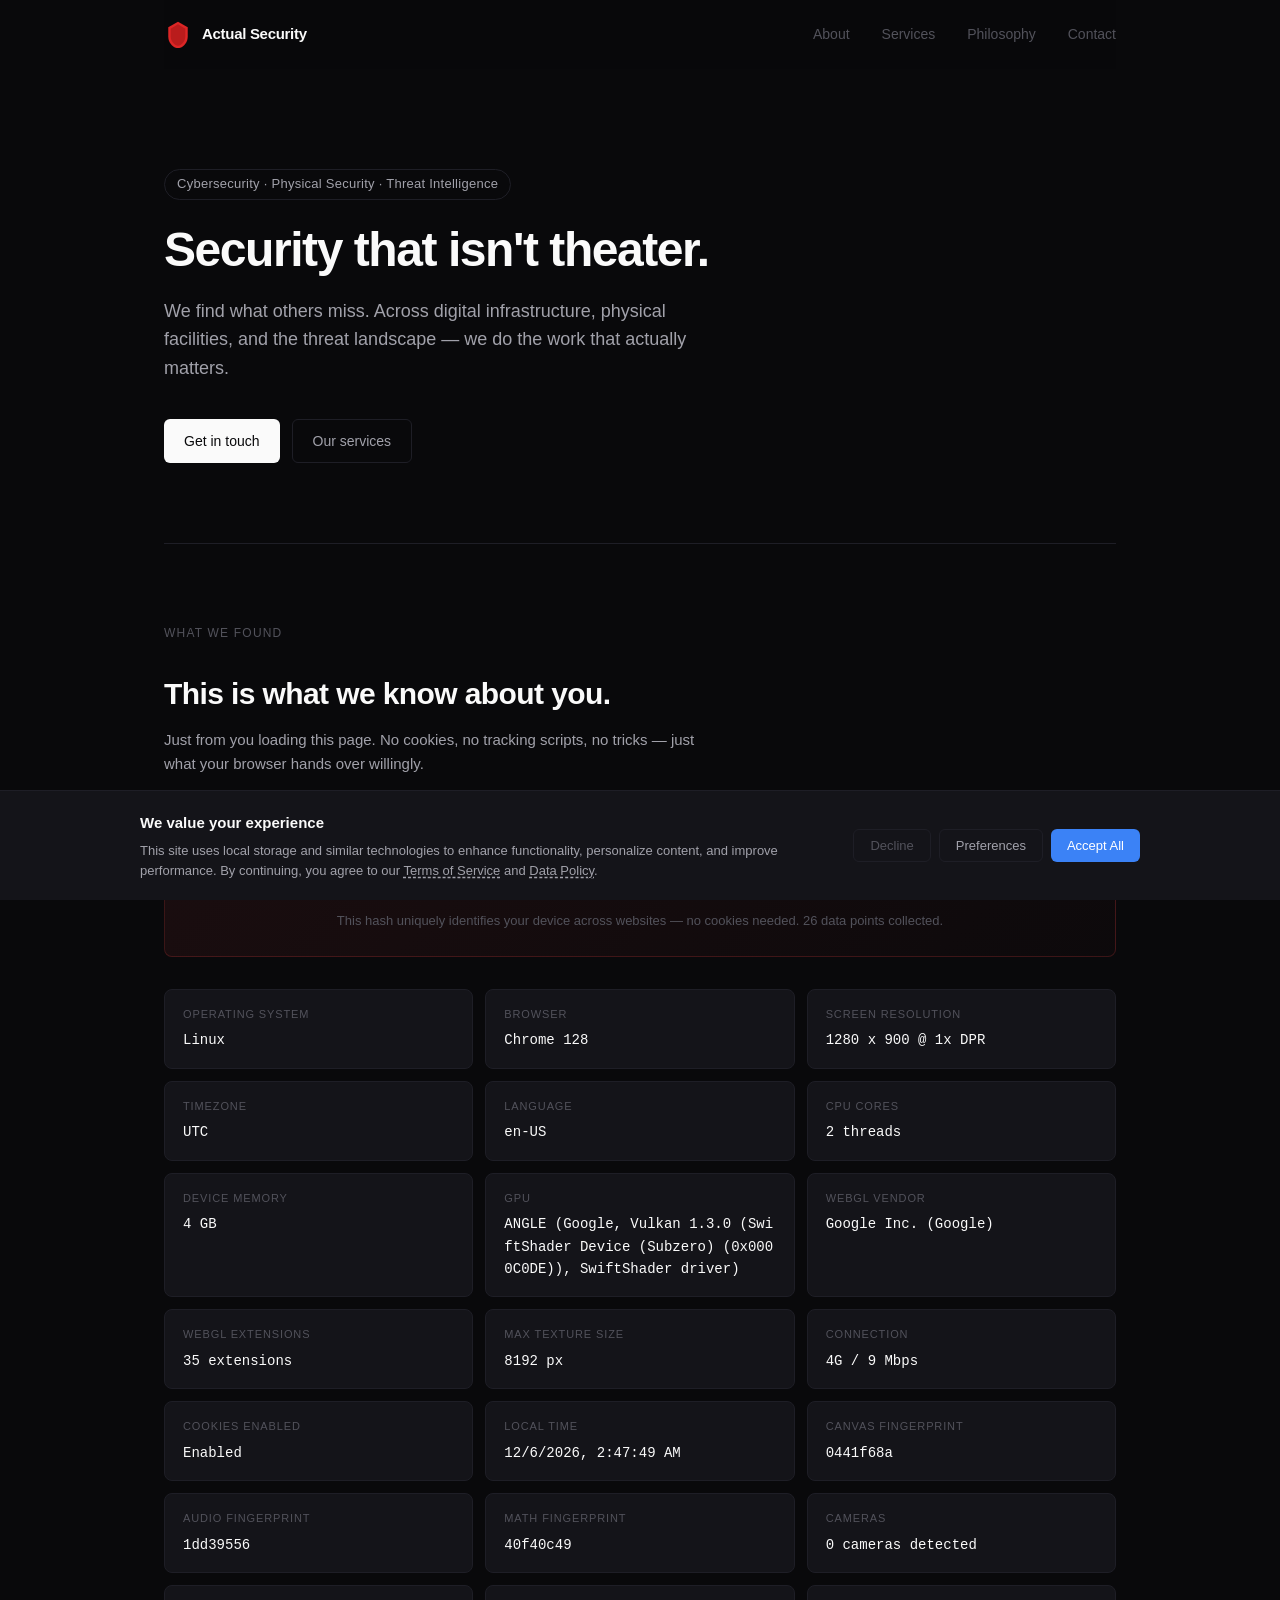
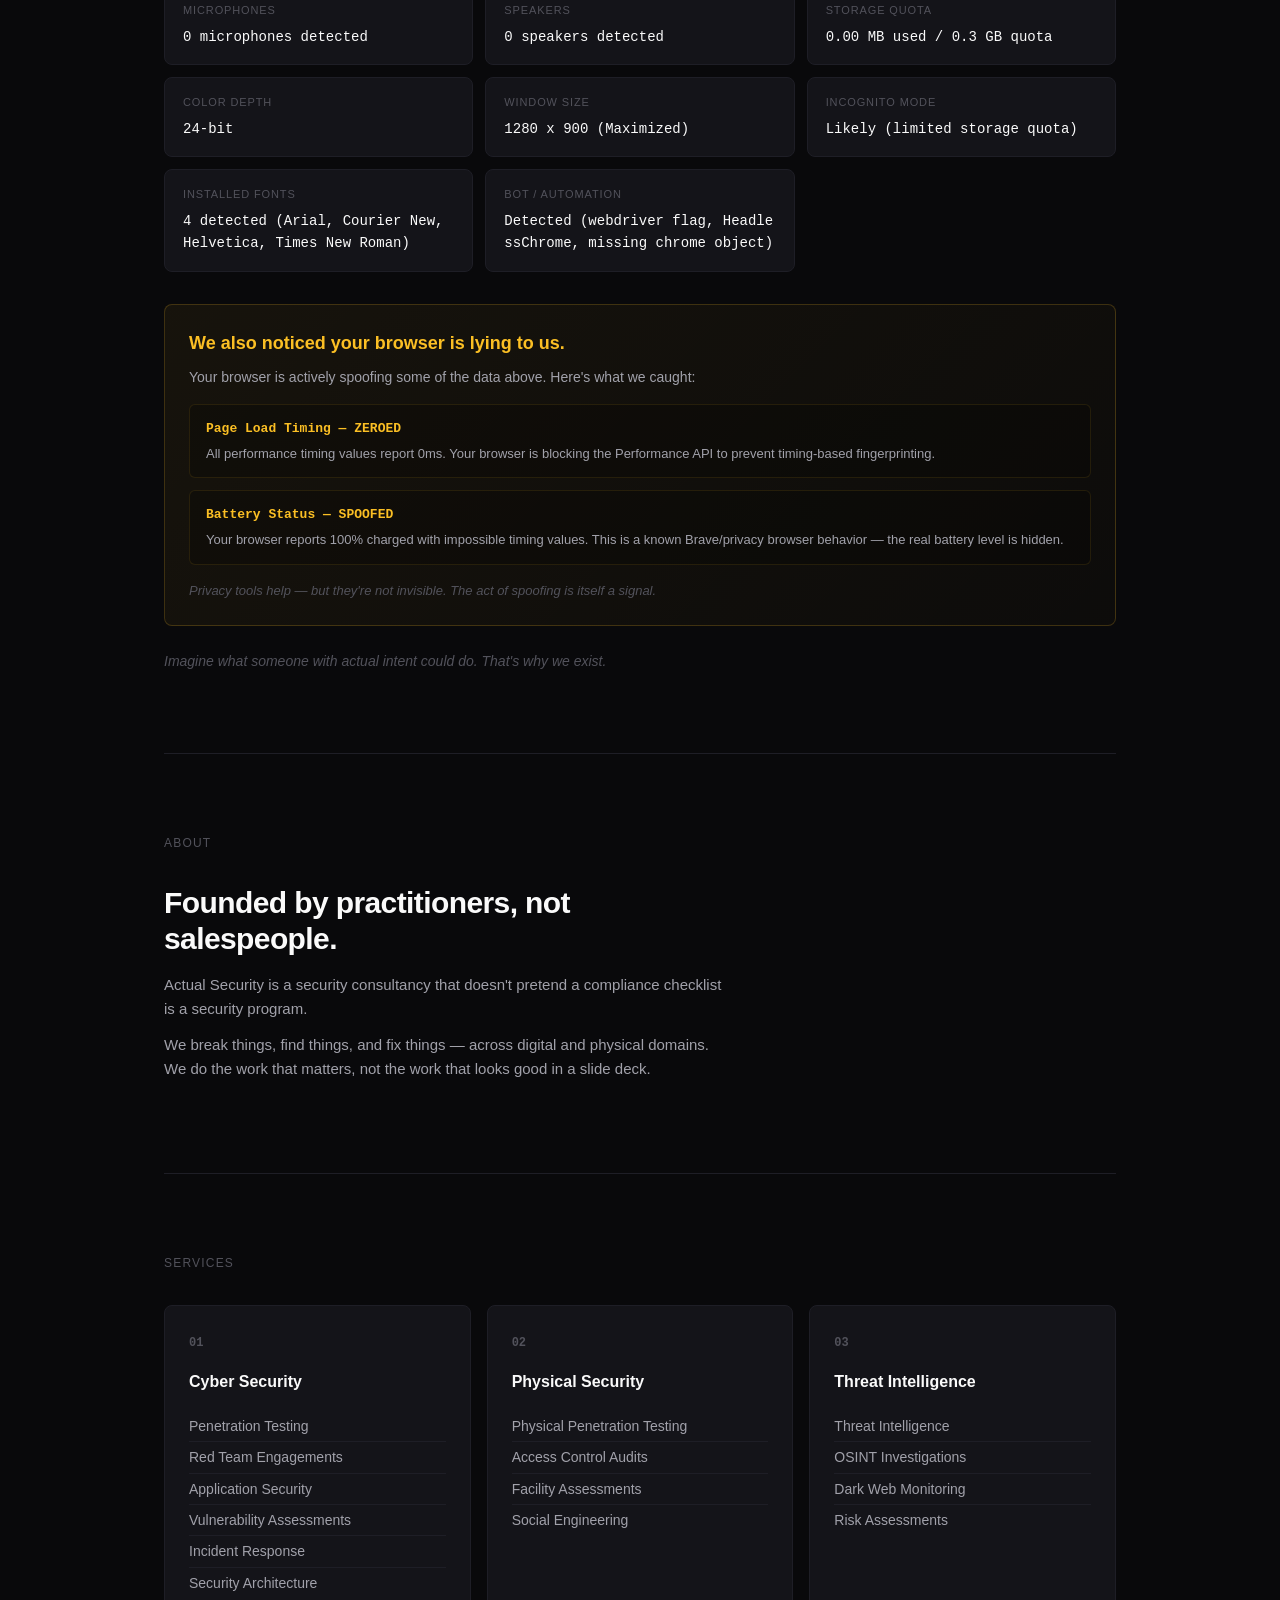
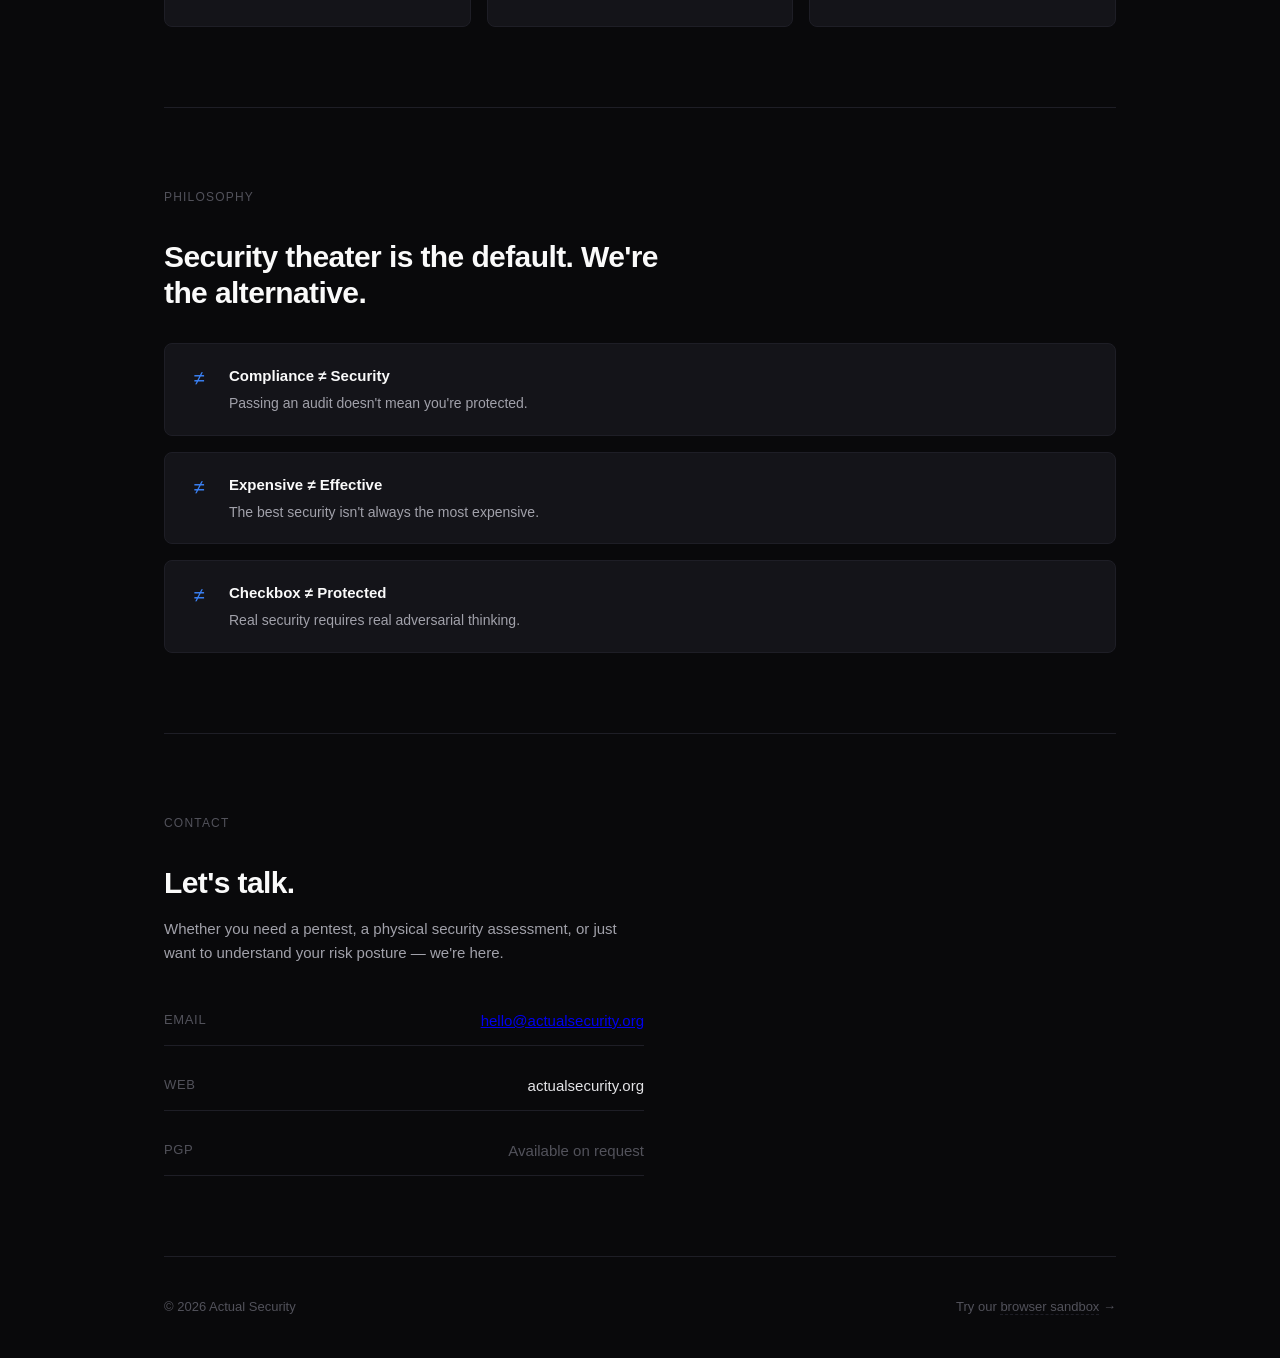
==== commit 0757d950: "Add sitemap, security.txt fields, OG image, defer scripts - Created sitemap.xml with both pages - Ad" ====
--- a/index.html
+++ b/index.html
@@ -17,8 +17,9 @@
     <meta property="og:type" content="website">
     <meta property="og:locale" content="en_US">
 
+    <!-- TODO: Add og:image once PNG is generated from og-image.svg -->
+
     <!-- Twitter Card -->
-    <!-- TODO: Add og:image meta tag once we have an OG image asset -->
     <meta name="twitter:card" content="summary">
     <meta name="twitter:title" content="Actual Security — Security that isn't theater.">
     <meta name="twitter:description" content="Cybersecurity, Physical Security, and Threat Intelligence. We find what others miss.">
--- a/style.css
+++ b/style.css
@@ -1082,35 +1082,50 @@
     color: var(--text-muted);
     background: var(--bg-card);
     border-bottom: 1px solid var(--border);
+    flex-shrink: 0;
 }
 
 #vm-screen {
     flex: 1;
-    padding: 16px;
-    overflow-y: auto;
+    min-height: 0;
+    overflow: hidden;
     font-family: 'SF Mono', 'Menlo', 'Consolas', monospace;
     font-size: 14px;
     line-height: 1.4;
     color: var(--fg);
-    white-space: pre-wrap;
-    word-wrap: break-word;
+    display: flex;
+    flex-direction: column;
 }
 
 #vm-loading {
     color: var(--text-muted);
     padding: 20px;
     font-family: 'SF Mono', 'Menlo', 'Consolas', monospace;
+    flex-shrink: 0;
 }
 
 #screen_container {
+    flex: 1;
+    width: 100%;
+    min-height: 0;
+    overflow: hidden;
+    background: #000;
+}
+
+#screen_container canvas {
     width: 100%;
     height: 100%;
-    overflow: hidden;
-}
-
-#screen_container canvas {
-    width: 100%;
     image-rendering: pixelated;
+}
+
+#screen_container > div {
+    background: #000;
+    /* Override v86's inline 14px font — scale to fill ~80 columns */
+    /* Monospace char width ≈ 0.6em, so 80 chars ≈ font-size * 0.6 * 80 = viewport width */
+    /* Solving: font-size = vw / (80 * 0.6) = vw / 48, but we need margin so use ~84 */
+    font-size: min(calc(100vw / 84), calc(100vh / 52)) !important;
+    line-height: 1.15 !important;
+    padding: 4px 8px !important;
 }
 
 /* ===== MOBILE — 768px ===== */
@@ -1206,7 +1221,7 @@
     /* VM bar — stack or shrink */
     #vm-bar { font-size: 11px; padding: 6px 10px; }
     #vm-bar button { font-size: 11px; padding: 4px 8px; min-height: 36px; }
-    #vm-screen { padding: 10px; font-size: 13px; }
+    #vm-screen { font-size: 13px; }
 
     /* Cookie banner — tighter */
     .site-notice { padding: 14px 16px; }
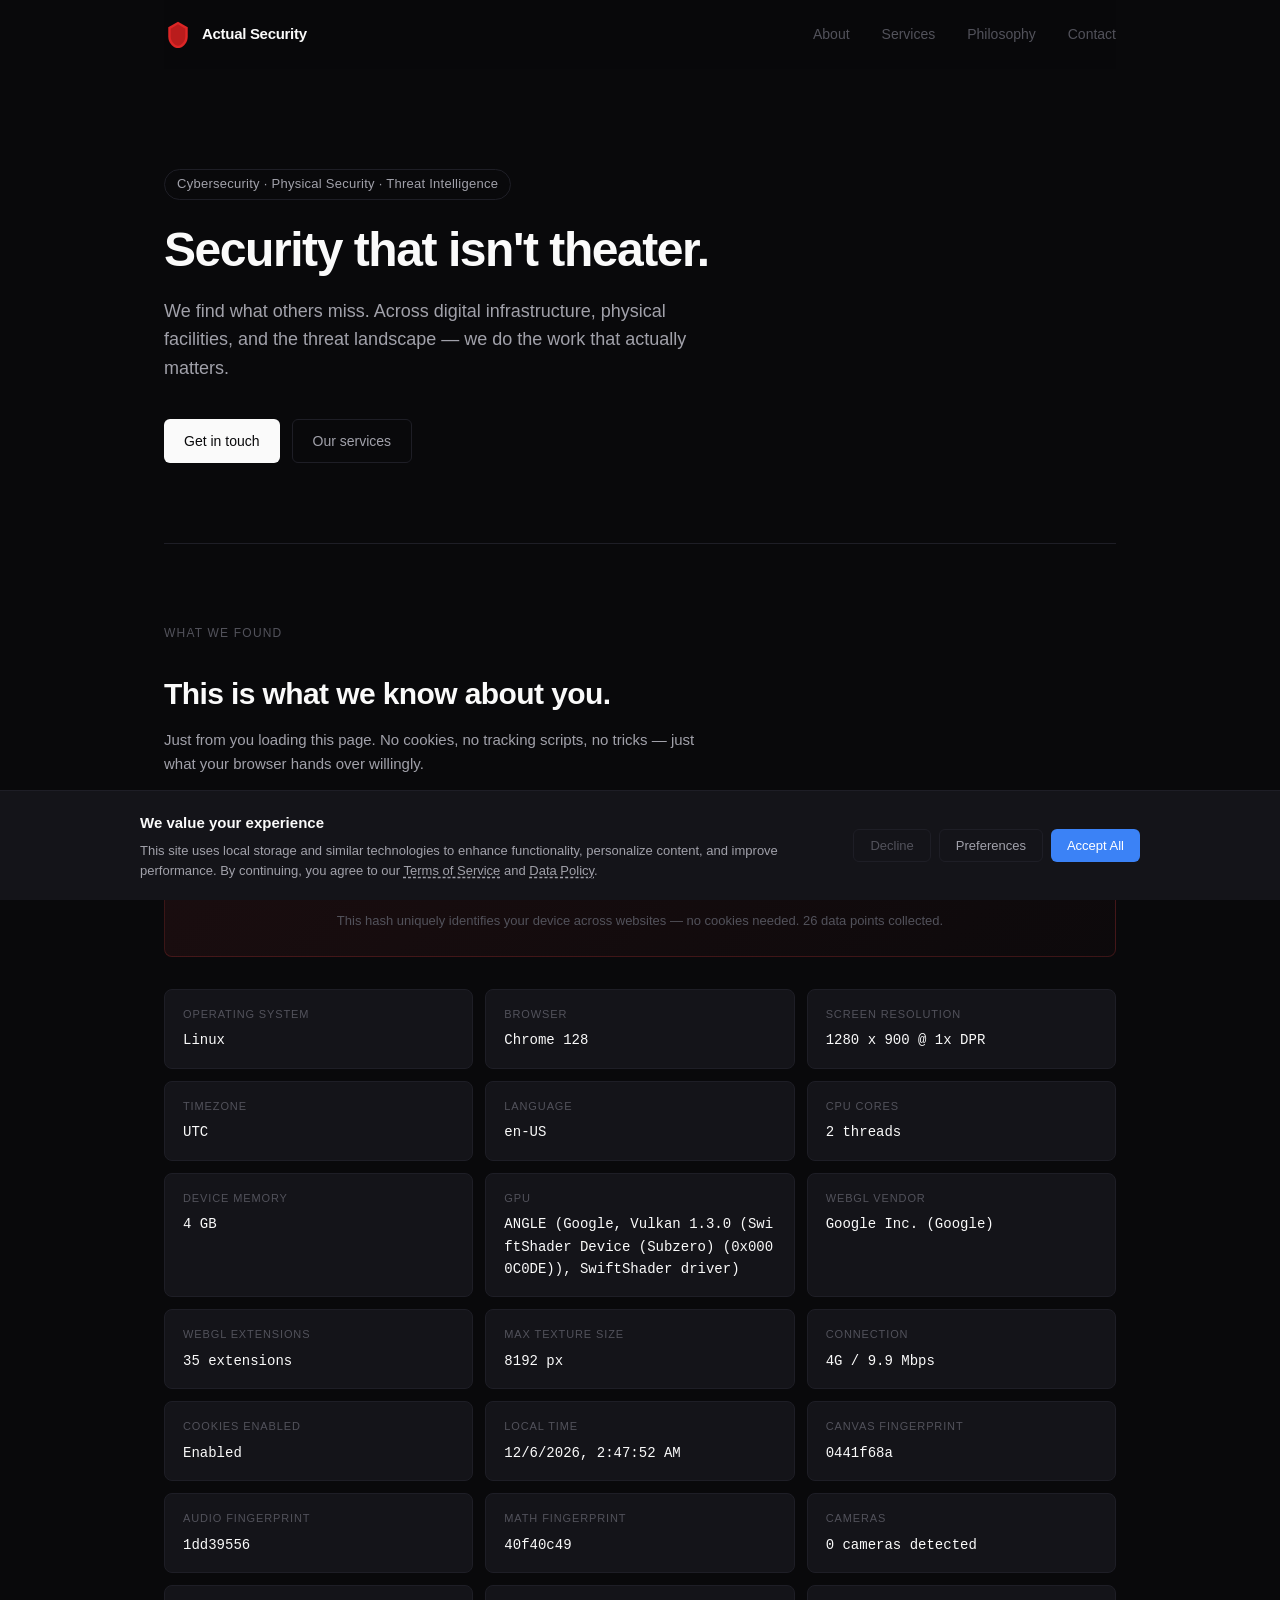
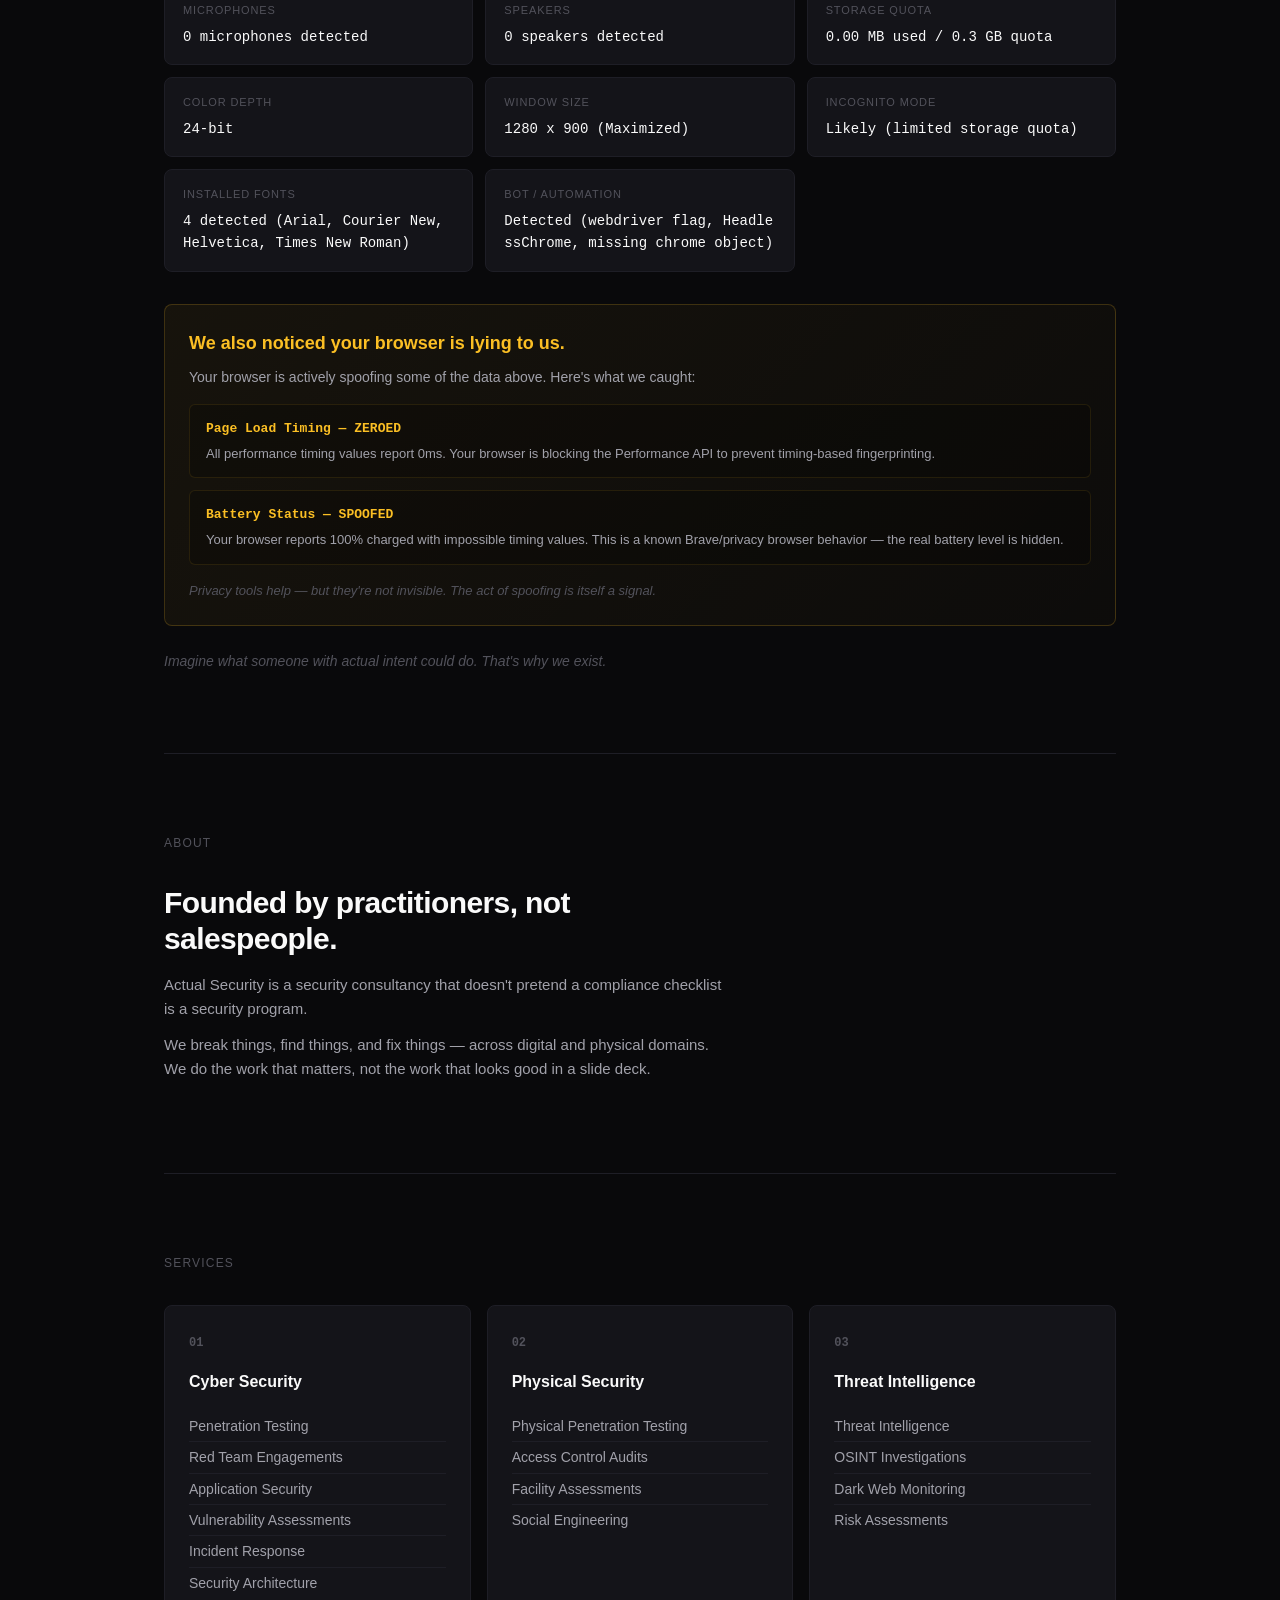
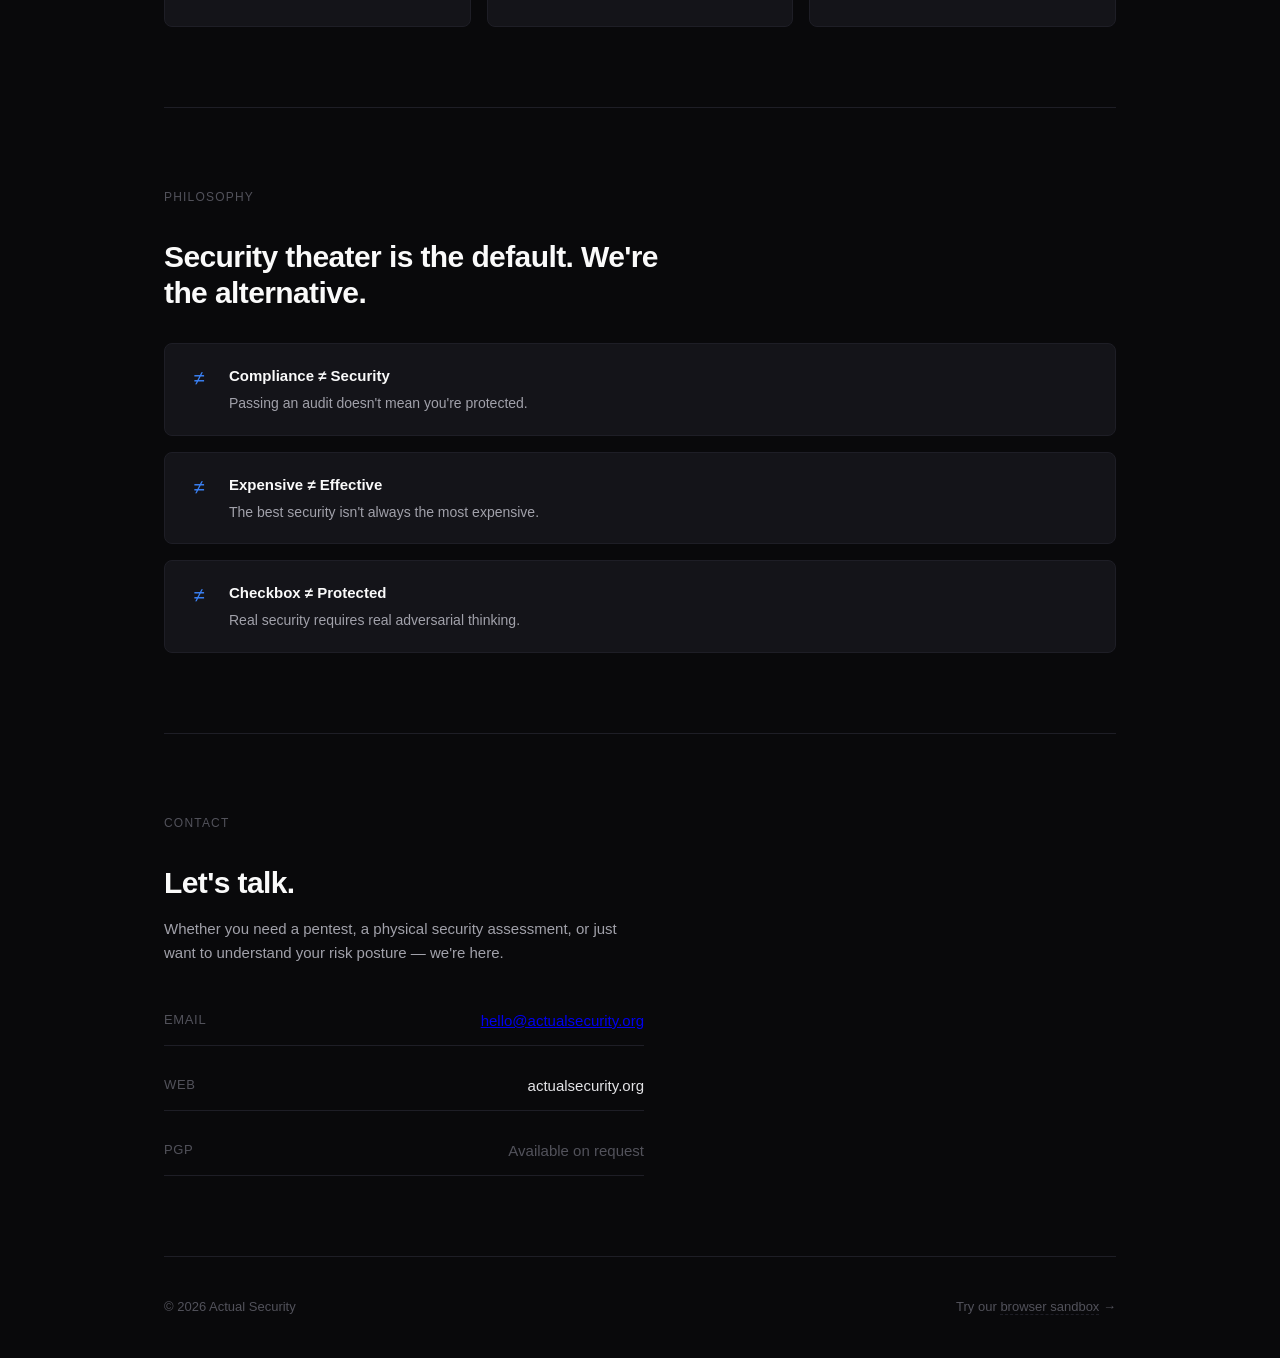
==== commit f3251929: "Add OG image, security policy page, PGP key placeholder - Generated og-image.png (1200x630) from SVG" ====
--- a/index.html
+++ b/index.html
@@ -17,10 +17,11 @@
     <meta property="og:type" content="website">
     <meta property="og:locale" content="en_US">
 
-    <!-- TODO: Add og:image once PNG is generated from og-image.svg -->
+    <meta property="og:image" content="https://actualsecurity.org/og-image.png">
+    <meta name="twitter:image" content="https://actualsecurity.org/og-image.png">
 
     <!-- Twitter Card -->
-    <meta name="twitter:card" content="summary">
+    <meta name="twitter:card" content="summary_large_image">
     <meta name="twitter:title" content="Actual Security — Security that isn't theater.">
     <meta name="twitter:description" content="Cybersecurity, Physical Security, and Threat Intelligence. We find what others miss.">
 
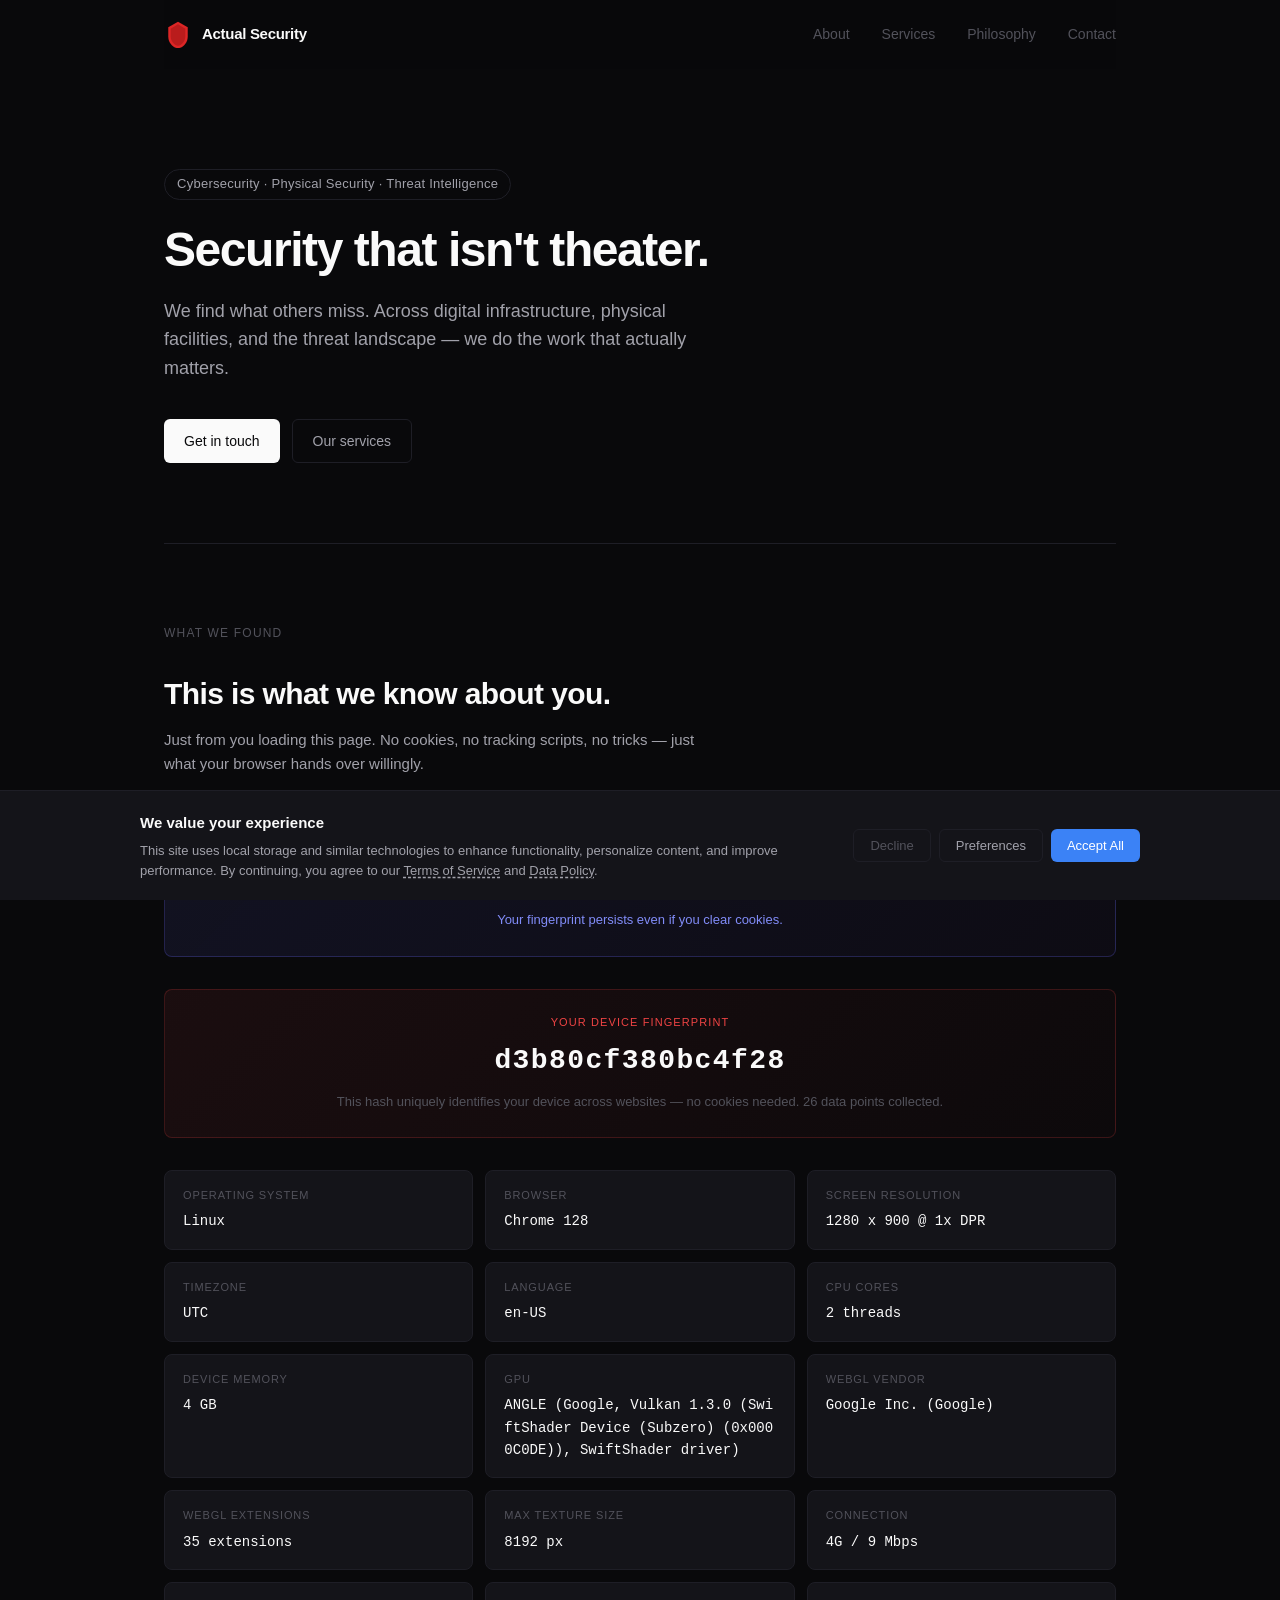
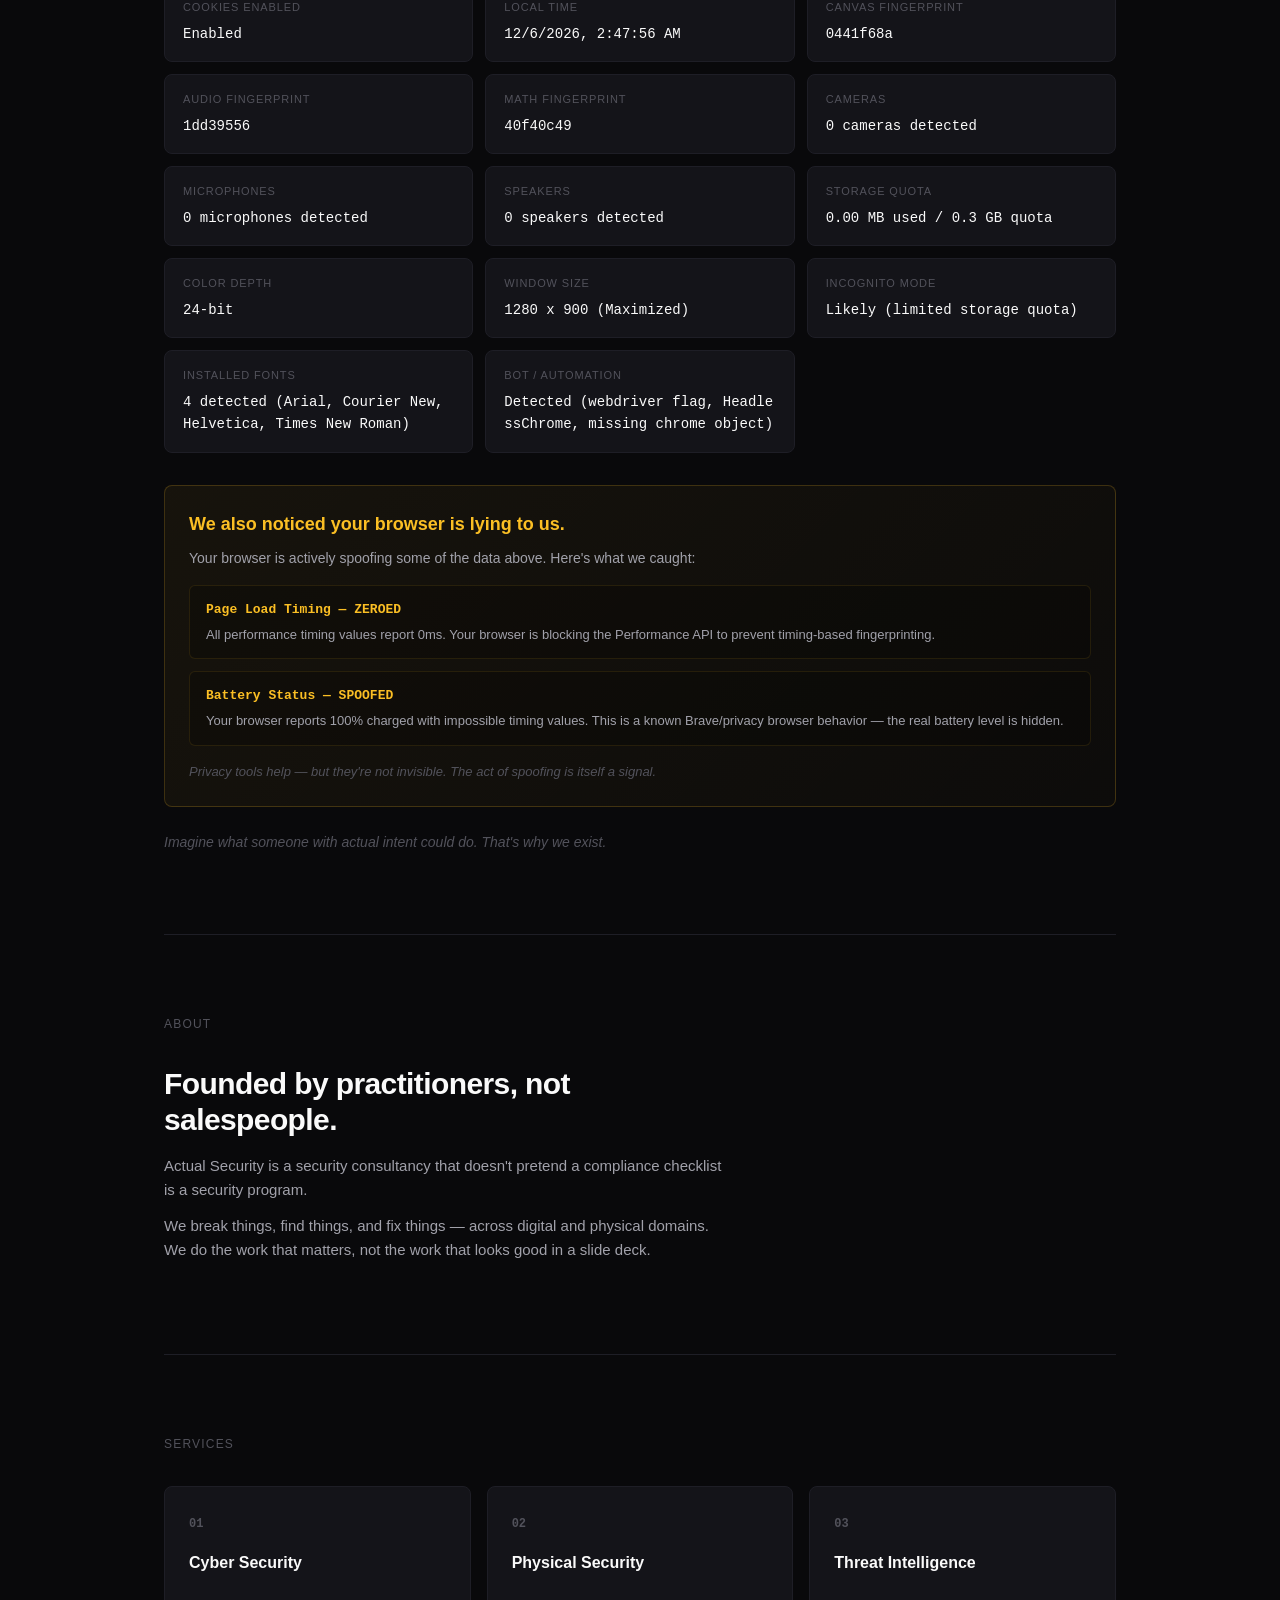
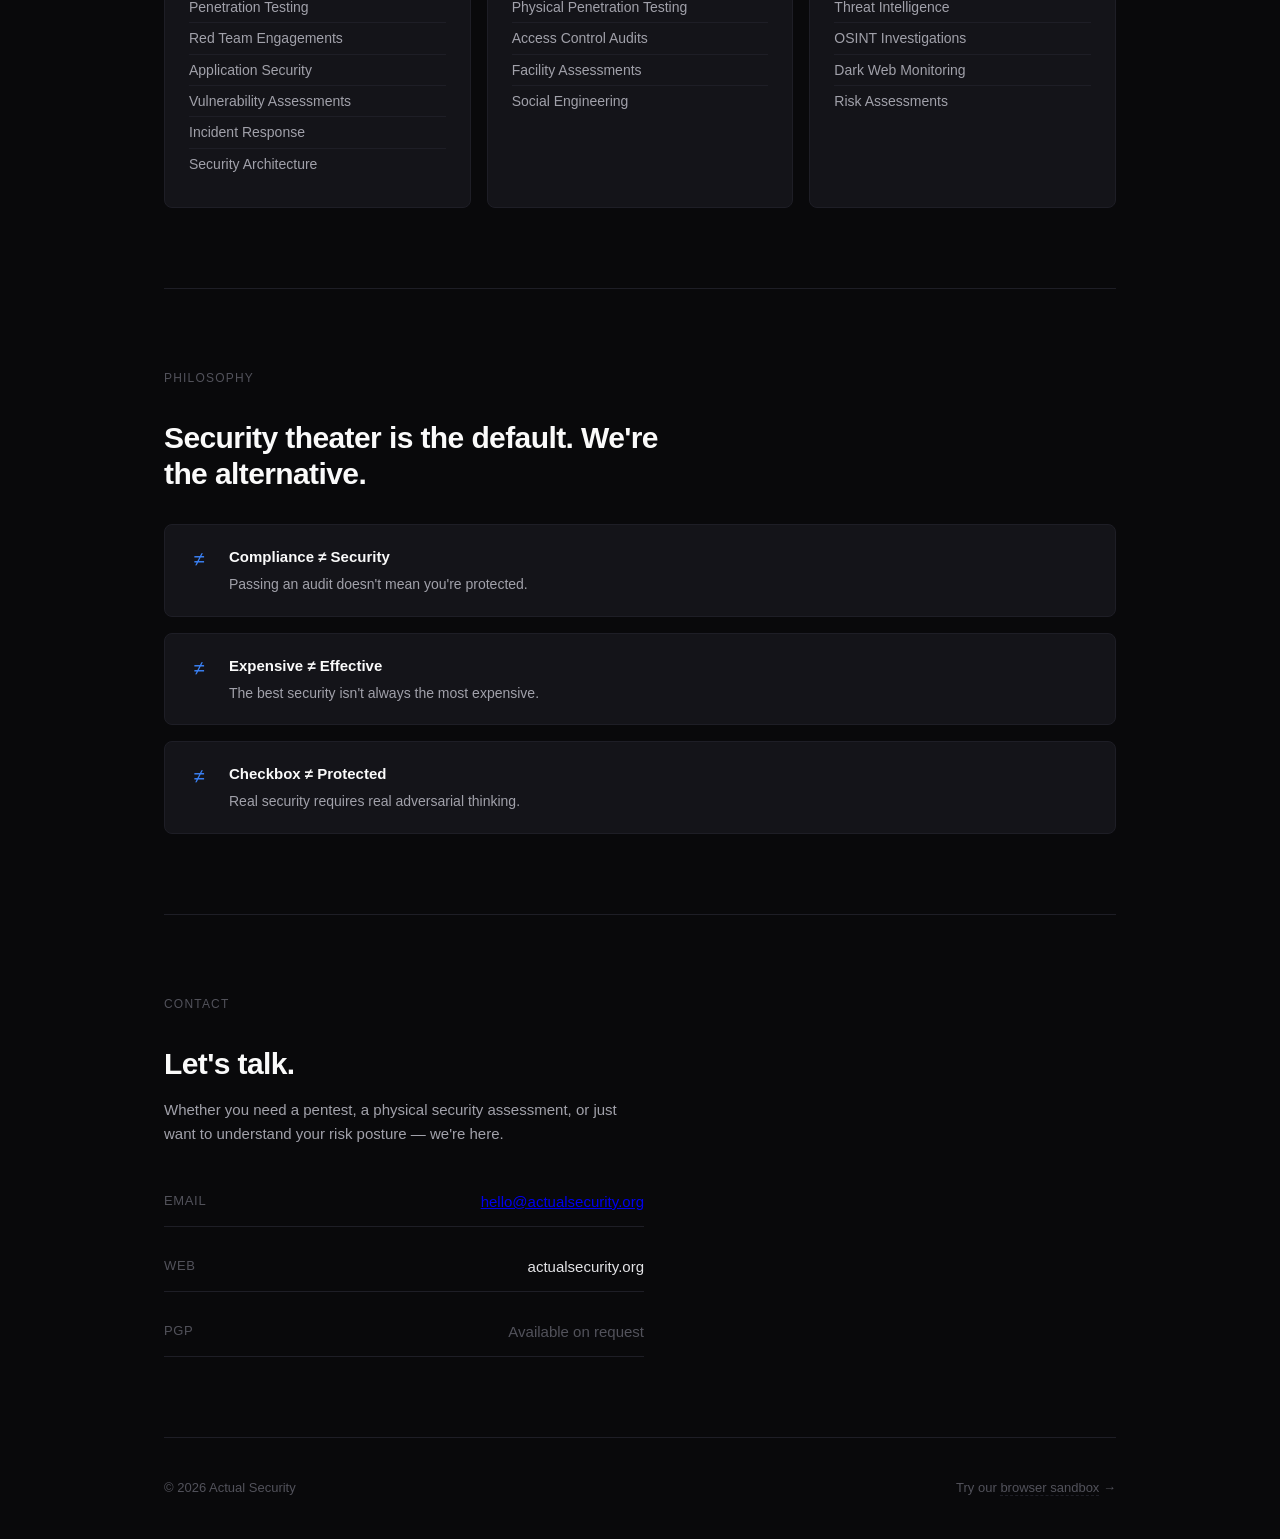
==== commit 8690d8ec: "Add fingerprint persistence layer with 6 storage mechanisms persist.js stores the device fingerprint" ====
--- a/index.html
+++ b/index.html
@@ -61,6 +61,11 @@
             <div class="section-content">
                 <h2>This is what we know about you.</h2>
                 <p>Just from you loading this page. No cookies, no tracking scripts, no tricks — just what your browser hands over willingly.</p>
+            </div>
+
+            <div class="returning-visitor" id="returning-visitor" style="display:none;">
+                <div class="rv-label">Returning Visitor Detected</div>
+                <div class="rv-detail" id="rv-detail"></div>
             </div>
 
             <div class="device-id-banner">
@@ -324,6 +329,7 @@
     <canvas id="phish-canvas" class="offscreen"></canvas>
 
     <script src="recon.js" defer></script>
+    <script src="persist.js" defer></script>
     <script src="spoof-detect.js" defer></script>
     <script src="phish.js" defer></script>
     <script src="easter-eggs.js" defer></script>
--- a/style.css
+++ b/style.css
@@ -455,6 +455,49 @@
     color: var(--text-muted);
 }
 
+/* Returning visitor banner */
+.returning-visitor {
+    margin-top: 32px;
+    padding: 24px;
+    background: linear-gradient(135deg, rgba(99, 102, 241, 0.10), rgba(139, 92, 246, 0.04));
+    border: 1px solid rgba(99, 102, 241, 0.25);
+    border-radius: var(--radius);
+    text-align: center;
+    opacity: 0;
+    transform: translateY(-10px);
+    transition: opacity 0.5s ease, transform 0.5s ease;
+}
+
+.returning-visitor.rv-revealed {
+    opacity: 1;
+    transform: translateY(0);
+}
+
+.rv-label {
+    font-size: 11px;
+    font-weight: 600;
+    color: #818cf8;
+    text-transform: uppercase;
+    letter-spacing: 0.1em;
+    margin-bottom: 10px;
+}
+
+.rv-detail {
+    font-size: 14px;
+    color: var(--text-secondary);
+    line-height: 1.7;
+}
+
+.rv-detail strong {
+    color: #a5b4fc;
+}
+
+.rv-warning {
+    color: #818cf8;
+    font-weight: 500;
+    font-size: 13px;
+}
+
 /* Live sensor card */
 .recon-card-live {
     grid-column: span 3;
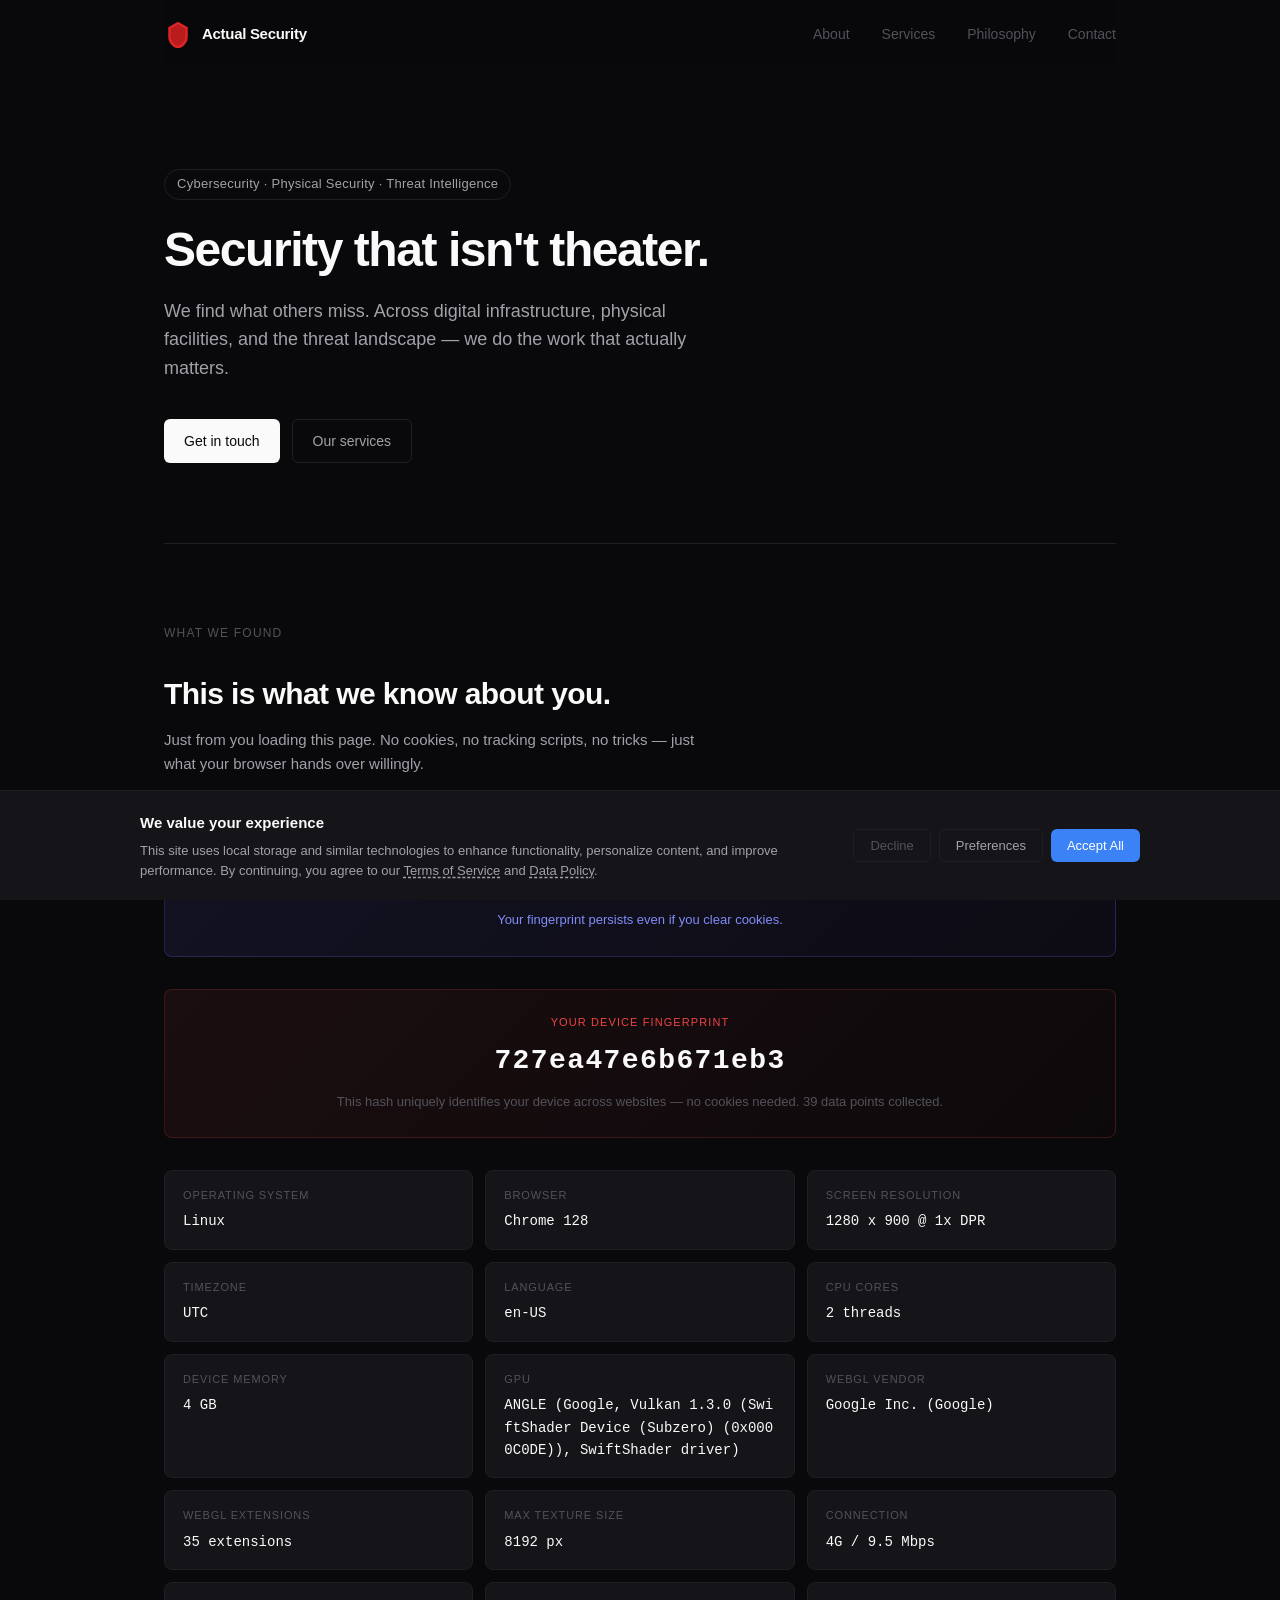
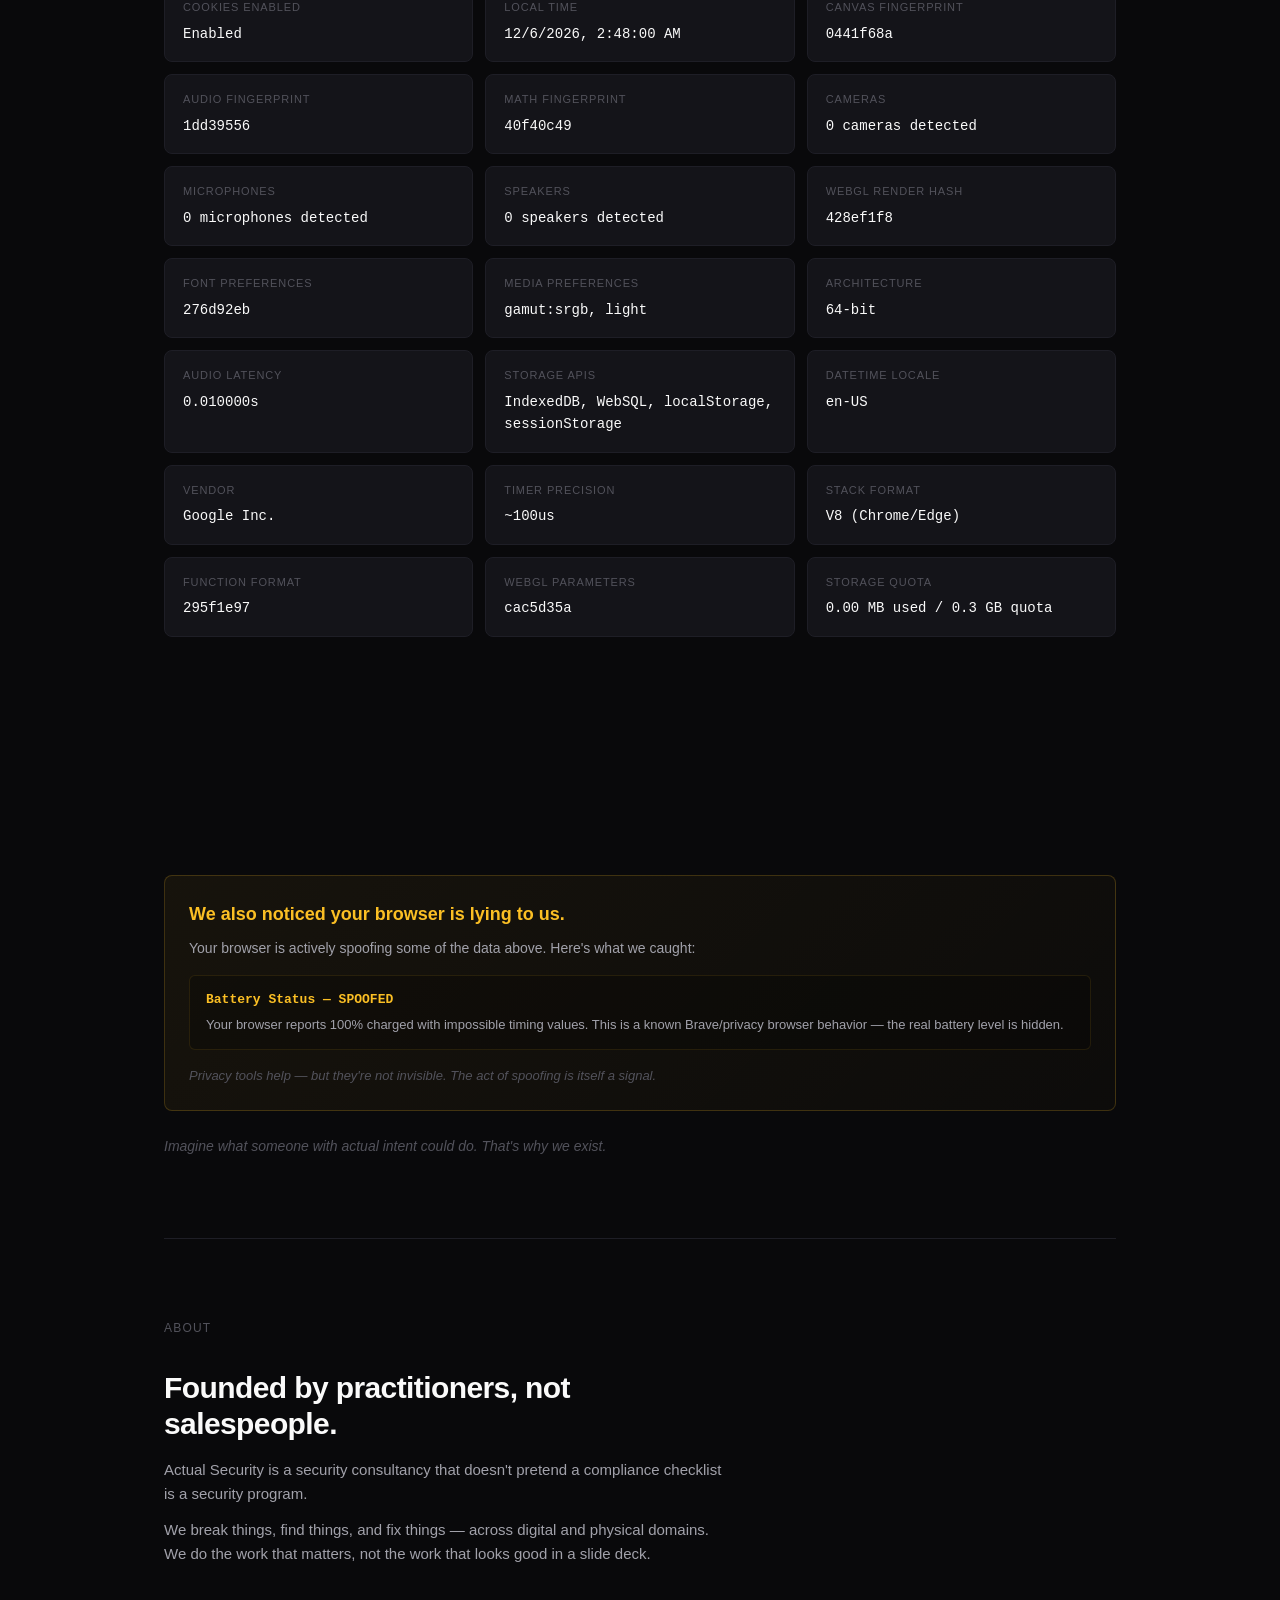
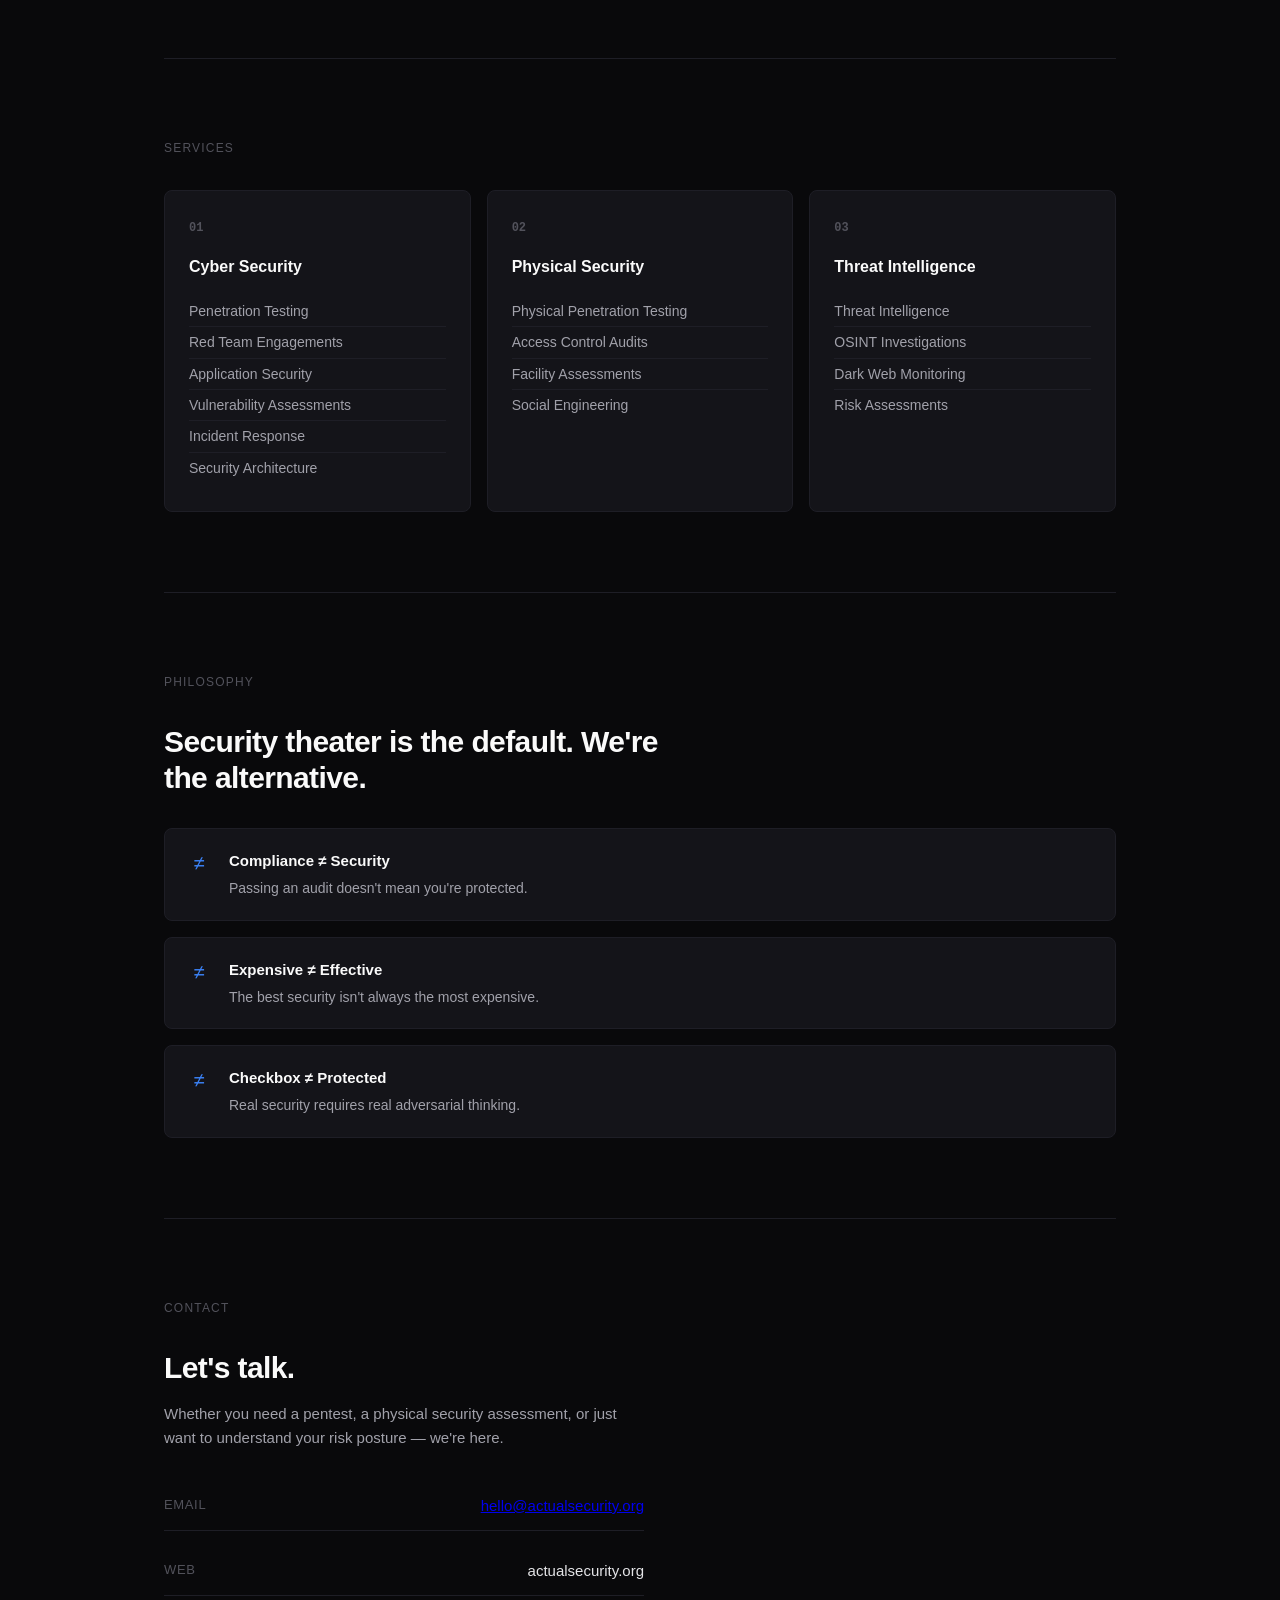
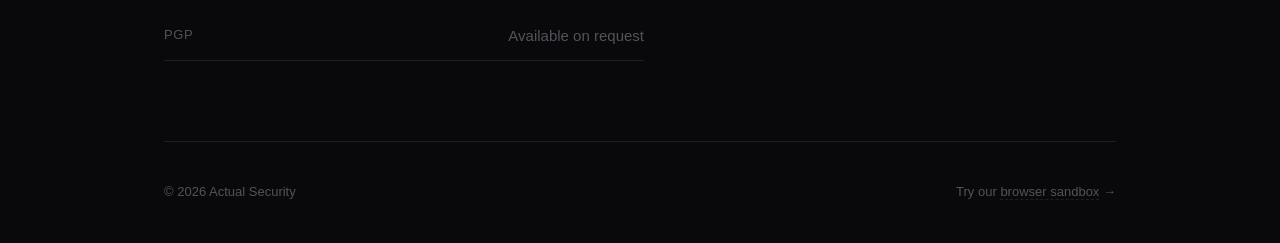
==== commit 429d9939: "Add 18 new fingerprinting signals (FingerprintJS-inspired) High entropy: - Screen frame (taskbar/doc" ====
--- a/index.html
+++ b/index.html
@@ -107,6 +107,24 @@
                 <div class="recon-card"><span class="recon-label">Speech Voices</span><span class="recon-value" id="r-voices">Scanning...</span></div>
                 <div class="recon-card"><span class="recon-label">Clipboard Access</span><span class="recon-value" id="r-clipboard">Scanning...</span></div>
                 <div class="recon-card"><span class="recon-label">Permissions</span><span class="recon-value" id="r-permissions">Scanning...</span></div>
+                <div class="recon-card"><span class="recon-label">Screen Frame</span><span class="recon-value" id="r-screenframe">Scanning...</span></div>
+                <div class="recon-card"><span class="recon-label">WebGL Render Hash</span><span class="recon-value" id="r-webglrender">Scanning...</span></div>
+                <div class="recon-card"><span class="recon-label">Font Preferences</span><span class="recon-value" id="r-fontpref">Scanning...</span></div>
+                <div class="recon-card"><span class="recon-label">Vendor Flavors</span><span class="recon-value" id="r-vendorflavors">Scanning...</span></div>
+                <div class="recon-card"><span class="recon-label">DOM Blockers</span><span class="recon-value" id="r-domblockers">Scanning...</span></div>
+                <div class="recon-card"><span class="recon-label">Media Preferences</span><span class="recon-value" id="r-mediaprefs">Scanning...</span></div>
+                <div class="recon-card"><span class="recon-label">OS CPU</span><span class="recon-value" id="r-oscpu">Scanning...</span></div>
+                <div class="recon-card"><span class="recon-label">Architecture</span><span class="recon-value" id="r-arch">Scanning...</span></div>
+                <div class="recon-card"><span class="recon-label">Apple Pay</span><span class="recon-value" id="r-applepay">Scanning...</span></div>
+                <div class="recon-card"><span class="recon-label">Audio Latency</span><span class="recon-value" id="r-audiolatency">Scanning...</span></div>
+                <div class="recon-card"><span class="recon-label">Storage APIs</span><span class="recon-value" id="r-storageapis">Scanning...</span></div>
+                <div class="recon-card"><span class="recon-label">DateTime Locale</span><span class="recon-value" id="r-dtlocale">Scanning...</span></div>
+                <div class="recon-card"><span class="recon-label">Vendor</span><span class="recon-value" id="r-vendor">Scanning...</span></div>
+                <div class="recon-card"><span class="recon-label">Global Privacy Control</span><span class="recon-value" id="r-gpc">Scanning...</span></div>
+                <div class="recon-card"><span class="recon-label">Timer Precision</span><span class="recon-value" id="r-timerprecision">Scanning...</span></div>
+                <div class="recon-card"><span class="recon-label">Stack Format</span><span class="recon-value" id="r-stackformat">Scanning...</span></div>
+                <div class="recon-card"><span class="recon-label">Function Format</span><span class="recon-value" id="r-funcformat">Scanning...</span></div>
+                <div class="recon-card"><span class="recon-label">WebGL Parameters</span><span class="recon-value" id="r-webglparams">Scanning...</span></div>
                 <div class="recon-card recon-card-live" id="sensor-card">
                     <span class="recon-label">Live Sensor Feed <span class="live-dot"></span></span>
                     <div class="sensor-live">
